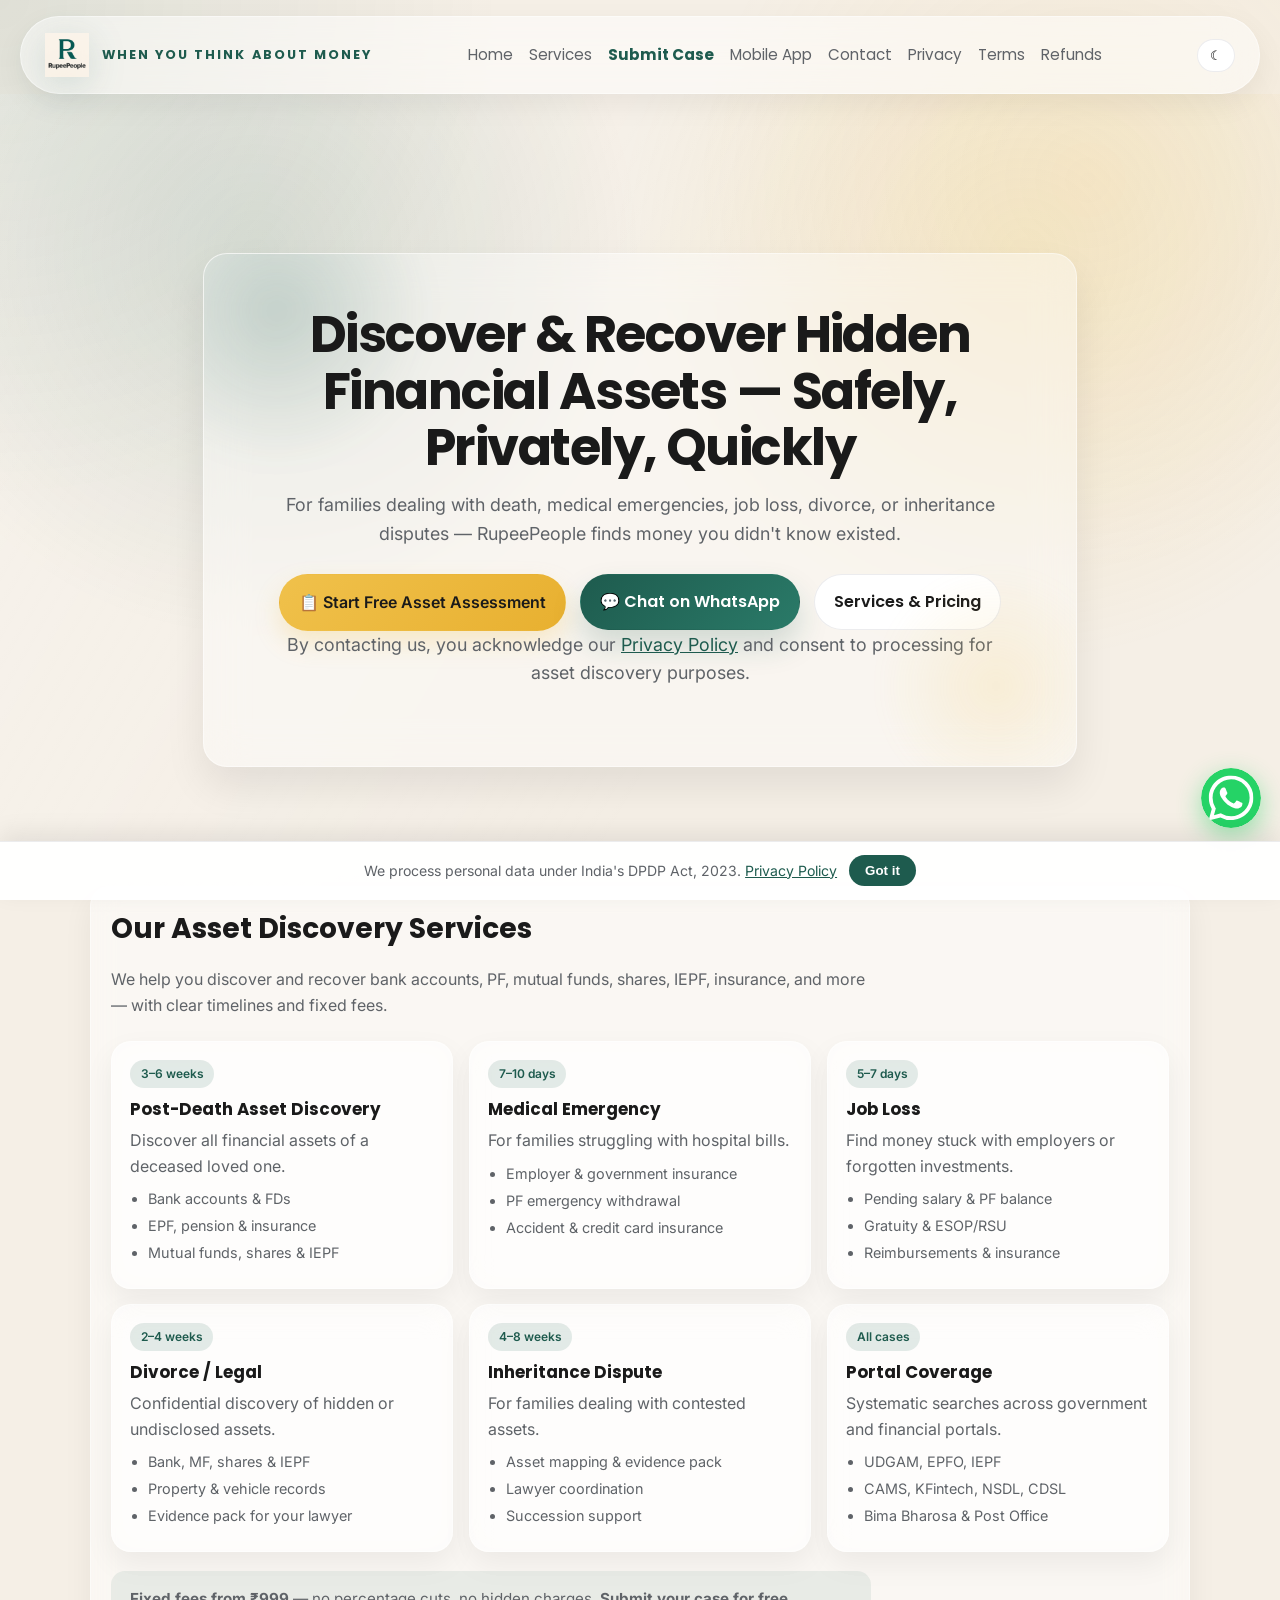
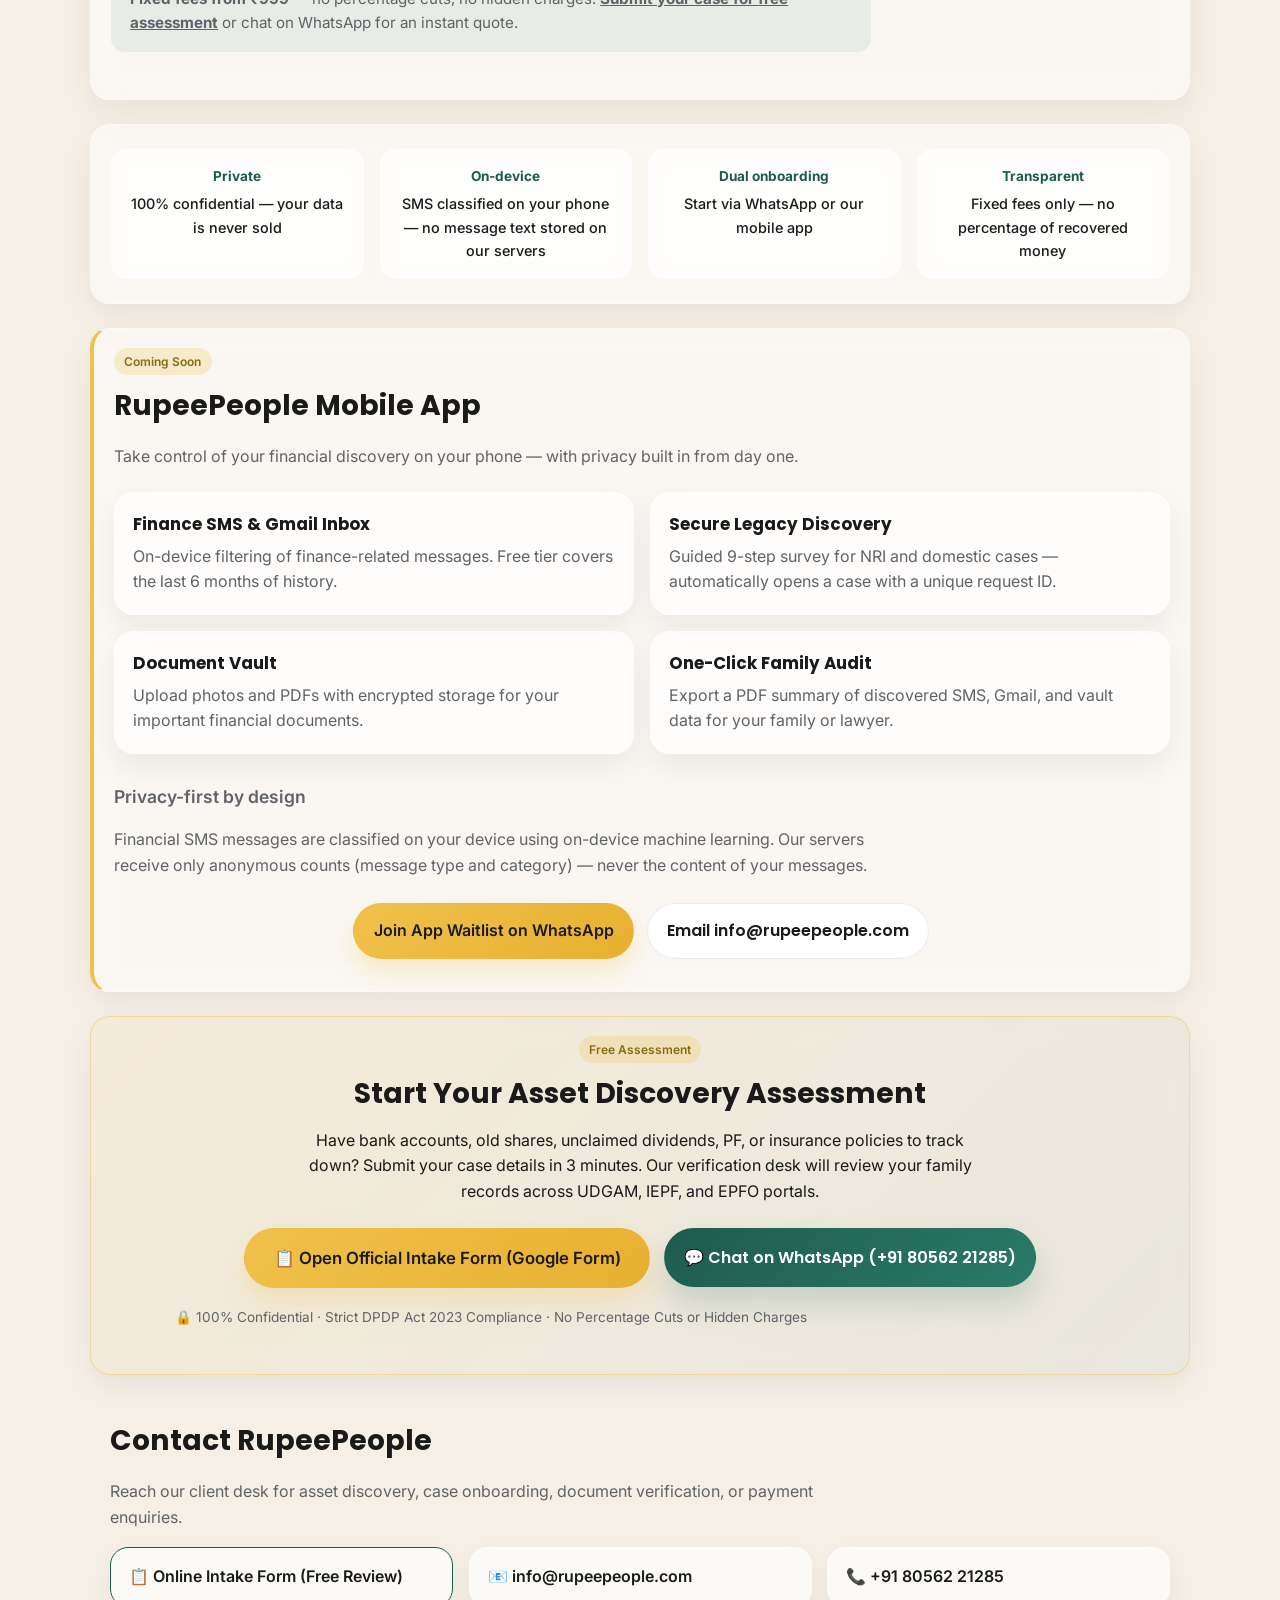
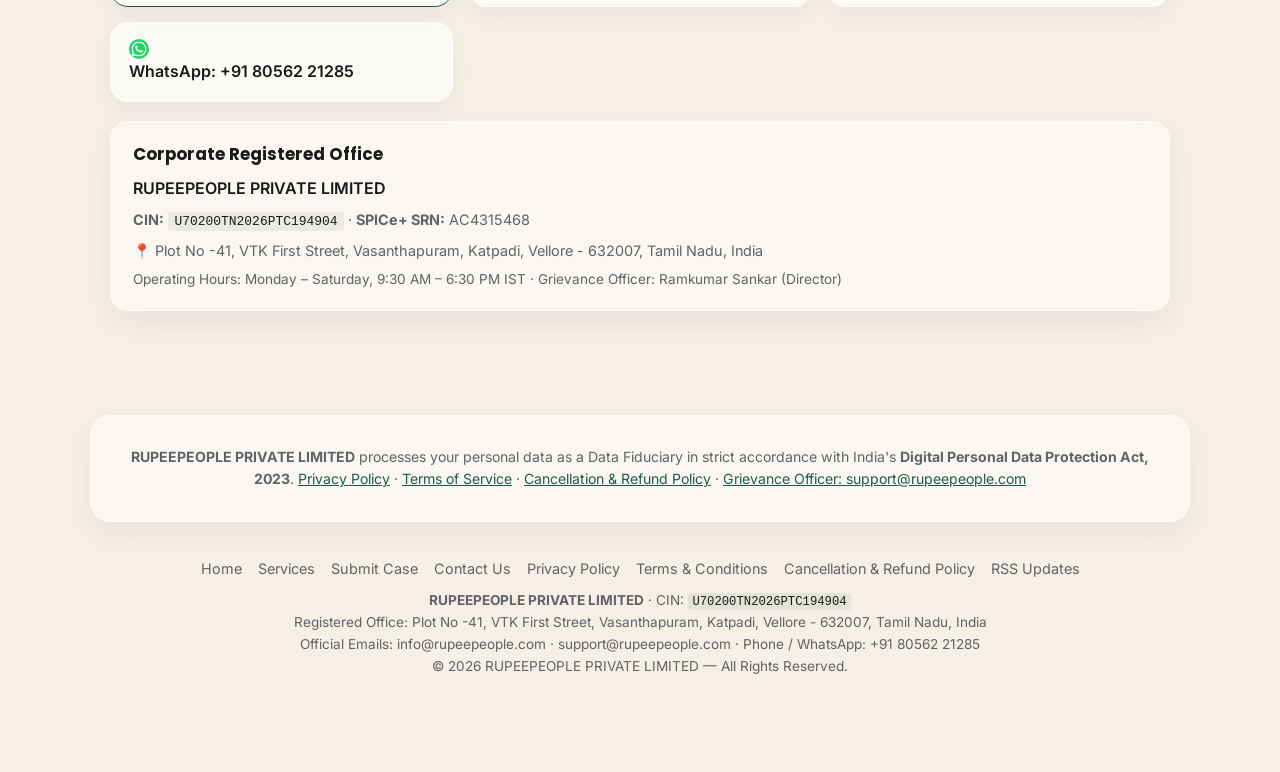
==== index.html @ 581d1ec0 "feat(onboarding): wire official Google intake form into live website CTAs, navigation, and intake se" ====
<!DOCTYPE html>
<html lang="en">
<head>
  <meta charset="UTF-8" />
  <meta name="viewport" content="width=device-width, initial-scale=1.0" />
  <meta name="facebook-domain-verification" content="6y60jaf14092n9ypqhj8dppetqp397" />
  <meta name="description" content="RupeePeople helps families discover and recover hidden financial assets after death, medical emergencies, job loss, divorce, and inheritance disputes — safely, privately, and quickly." />
  <meta property="og:title" content="RupeePeople — Discover Hidden Financial Assets" />
  <meta property="og:description" content="Asset discovery for families facing death, medical emergencies, job loss, divorce, or inheritance. Mobile app coming soon." />
  <meta property="og:url" content="https://www.rupeepeople.com/" />
  <meta property="og:type" content="website" />
  <link rel="alternate" type="application/rss+xml" title="RupeePeople Updates" href="/rss.xml" />
  <title>RupeePeople — Discover Hidden Financial Assets</title>
  <link rel="preconnect" href="https://fonts.googleapis.com" />
  <link rel="preconnect" href="https://fonts.gstatic.com" crossorigin />
  <link href="https://fonts.googleapis.com/css2?family=Inter:wght@400;500;600;700&family=Poppins:wght@500;600;700&display=swap" rel="stylesheet" />
  <link rel="stylesheet" href="style.css" />
  <script defer src="script.js"></script>
</head>
<body>
  <header class="rp-header">
    <div class="rp-logo-wrap">
      <a href="#hero"><img src="Logo with wording.jpeg" alt="RupeePeople logo" class="rp-logo rp-logo-animate" /></a>
      <span class="rp-tagline">When you think about money</span>
    </div>
    <nav class="rp-nav">
      <a href="#hero">Home</a>
      <a href="#services">Services</a>
      <a href="#intake" style="color:var(--accent); font-weight:700;">Submit Case</a>
      <a href="#app">Mobile App</a>
      <a href="#contact">Contact</a>
      <a href="privacy.html">Privacy</a>
      <a href="terms.html">Terms</a>
      <a href="refund-policy.html">Refunds</a>
    </nav>
    <button class="rp-dark-toggle" id="darkToggle" aria-label="Toggle dark mode">☾</button>
  </header>

  <section class="rp-hero" id="hero">
    <div class="rp-hero-inner">
      <h1>Discover &amp; Recover Hidden Financial Assets — Safely, Privately, Quickly</h1>
      <p>For families dealing with death, medical emergencies, job loss, divorce, or inheritance disputes — RupeePeople finds money you didn't know existed.</p>
      <div class="rp-hero-cta">
        <a href="https://forms.gle/SCwJ1qUGjNNc78xa7" target="_blank" rel="noopener noreferrer" class="rp-btn-gold" id="hero-intake-btn">📋 Start Free Asset Assessment</a>
        <a href="https://wa.me/918056221285?text=Hi%2C%20I%20want%20to%20discover%20unclaimed%20financial%20assets" target="_blank" rel="noopener noreferrer" class="rp-btn-primary" id="hero-wa-btn">💬 Chat on WhatsApp</a>
        <a href="#services" class="rp-btn-ghost">Services &amp; Pricing</a>
      </div>
      <p class="rp-consent-note">By contacting us, you acknowledge our <a href="privacy.html">Privacy Policy</a> and consent to processing for asset discovery purposes.</p>
    </div>
  </section>

  <section class="rp-section rp-glass" id="services">
    <h2>Our Asset Discovery Services</h2>
    <p>We help you discover and recover bank accounts, PF, mutual funds, shares, IEPF, insurance, and more — with clear timelines and fixed fees.</p>
    <div class="rp-grid">
      <article class="rp-card rp-glass">
        <span class="rp-badge">3–6 weeks</span>
        <h3>Post-Death Asset Discovery</h3>
        <p>Discover all financial assets of a deceased loved one.</p>
        <ul>
          <li>Bank accounts &amp; FDs</li>
          <li>EPF, pension &amp; insurance</li>
          <li>Mutual funds, shares &amp; IEPF</li>
        </ul>
      </article>
      <article class="rp-card rp-glass">
        <span class="rp-badge">7–10 days</span>
        <h3>Medical Emergency</h3>
        <p>For families struggling with hospital bills.</p>
        <ul>
          <li>Employer &amp; government insurance</li>
          <li>PF emergency withdrawal</li>
          <li>Accident &amp; credit card insurance</li>
        </ul>
      </article>
      <article class="rp-card rp-glass">
        <span class="rp-badge">5–7 days</span>
        <h3>Job Loss</h3>
        <p>Find money stuck with employers or forgotten investments.</p>
        <ul>
          <li>Pending salary &amp; PF balance</li>
          <li>Gratuity &amp; ESOP/RSU</li>
          <li>Reimbursements &amp; insurance</li>
        </ul>
      </article>
      <article class="rp-card rp-glass">
        <span class="rp-badge">2–4 weeks</span>
        <h3>Divorce / Legal</h3>
        <p>Confidential discovery of hidden or undisclosed assets.</p>
        <ul>
          <li>Bank, MF, shares &amp; IEPF</li>
          <li>Property &amp; vehicle records</li>
          <li>Evidence pack for your lawyer</li>
        </ul>
      </article>
      <article class="rp-card rp-glass">
        <span class="rp-badge">4–8 weeks</span>
        <h3>Inheritance Dispute</h3>
        <p>For families dealing with contested assets.</p>
        <ul>
          <li>Asset mapping &amp; evidence pack</li>
          <li>Lawyer coordination</li>
          <li>Succession support</li>
        </ul>
      </article>
      <article class="rp-card rp-glass">
        <span class="rp-badge">All cases</span>
        <h3>Portal Coverage</h3>
        <p>Systematic searches across government and financial portals.</p>
        <ul>
          <li>UDGAM, EPFO, IEPF</li>
          <li>CAMS, KFintech, NSDL, CDSL</li>
          <li>Bima Bharosa &amp; Post Office</li>
        </ul>
      </article>
    </div>
    <p class="rp-pricing-note"><strong>Fixed fees from ₹999</strong> — no percentage cuts, no hidden charges. <a href="https://forms.gle/SCwJ1qUGjNNc78xa7" target="_blank" rel="noopener noreferrer" style="font-weight:700; text-decoration:underline;">Submit your case for free assessment</a> or <a href="https://wa.me/918056221285" target="_blank" rel="noopener noreferrer">chat on WhatsApp</a> for an instant quote.</p>
  </section>

  <section class="rp-trust-strip rp-glass">
    <ul class="rp-trust-list">
      <li><strong>Private</strong>100% confidential — your data is never sold</li>
      <li><strong>On-device</strong>SMS classified on your phone — no message text stored on our servers</li>
      <li><strong>Dual onboarding</strong>Start via WhatsApp or our mobile app</li>
      <li><strong>Transparent</strong>Fixed fees only — no percentage of recovered money</li>
    </ul>
  </section>

  <section class="rp-section rp-glass rp-app-highlight" id="app">
    <span class="rp-badge rp-badge-gold">Coming Soon</span>
    <h2>RupeePeople Mobile App</h2>
    <p>Take control of your financial discovery on your phone — with privacy built in from day one.</p>
    <div class="rp-grid rp-grid-2">
      <article class="rp-card rp-glass">
        <h3>Finance SMS &amp; Gmail Inbox</h3>
        <p>On-device filtering of finance-related messages. Free tier covers the last 6 months of history.</p>
      </article>
      <article class="rp-card rp-glass">
        <h3>Secure Legacy Discovery</h3>
        <p>Guided 9-step survey for NRI and domestic cases — automatically opens a case with a unique request ID.</p>
      </article>
      <article class="rp-card rp-glass">
        <h3>Document Vault</h3>
        <p>Upload photos and PDFs with encrypted storage for your important financial documents.</p>
      </article>
      <article class="rp-card rp-glass">
        <h3>One-Click Family Audit</h3>
        <p>Export a PDF summary of discovered SMS, Gmail, and vault data for your family or lawyer.</p>
      </article>
    </div>
    <p class="rp-subsection-title">Privacy-first by design</p>
    <p>Financial SMS messages are classified on your device using on-device machine learning. Our servers receive only anonymous counts (message type and category) — never the content of your messages.</p>
    <div class="rp-hero-cta" style="margin-top:1.5rem;">
      <a href="https://wa.me/918056221285?text=Hi%2C%20I%27d%20like%20to%20join%20the%20RupeePeople%20app%20waitlist." class="rp-btn-gold">Join App Waitlist on WhatsApp</a>
      <a href="mailto:info@rupeepeople.com?subject=App%20Waitlist" class="rp-btn-ghost">Email info@rupeepeople.com</a>
    </div>
  </section>

  <section class="rp-section rp-glass rp-intake-section" id="intake" style="text-align: center; border: 1.5px solid rgba(240, 193, 75, 0.45); background: linear-gradient(135deg, rgba(240, 193, 75, 0.08), rgba(30, 91, 78, 0.05));">
    <span class="rp-badge rp-badge-gold">Free Assessment</span>
    <h2>Start Your Asset Discovery Assessment</h2>
    <p style="max-width: 680px; margin: 0 auto 1.5rem; color: var(--text);">
      Have bank accounts, old shares, unclaimed dividends, PF, or insurance policies to track down? Submit your case details in 3 minutes. Our verification desk will review your family records across UDGAM, IEPF, and EPFO portals.
    </p>
    <div class="rp-hero-cta" style="justify-content: center;">
      <a href="https://forms.gle/SCwJ1qUGjNNc78xa7" target="_blank" rel="noopener noreferrer" class="rp-btn-gold" style="font-size: 1.05rem; padding: 0.95rem 1.8rem;" id="intake-section-btn">
        📋 Open Official Intake Form (Google Form)
      </a>
      <a href="https://wa.me/918056221285?text=Hi%2C%20I%20have%20an%20unclaimed%20asset%20case" target="_blank" rel="noopener noreferrer" class="rp-btn-primary">
        💬 Chat on WhatsApp (+91 80562 21285)
      </a>
    </div>
    <p style="margin-top: 1.2rem; font-size: 0.85rem; color: var(--muted);">
      🔒 100% Confidential · Strict DPDP Act 2023 Compliance · No Percentage Cuts or Hidden Charges
    </p>
  </section>

  <section class="rp-section rp-contact" id="contact">
    <h2>Contact RupeePeople</h2>
    <p>Reach our client desk for asset discovery, case onboarding, document verification, or payment enquiries.</p>
    <div class="rp-contact-grid">
      <a href="https://forms.gle/SCwJ1qUGjNNc78xa7" target="_blank" rel="noopener noreferrer" class="rp-contact-item" style="border: 1px solid var(--accent); font-weight:600;">📋 Online Intake Form (Free Review)</a>
      <a href="mailto:info@rupeepeople.com" class="rp-contact-item">📧 info@rupeepeople.com</a>
      <a href="tel:+918056221285" class="rp-contact-item">📞 +91 80562 21285</a>
      <a href="https://wa.me/918056221285" class="rp-contact-item"><img class="rp-wa-icon" src="whatsapp.svg" alt="" width="20" height="20" /> WhatsApp: +91 80562 21285</a>
    </div>
    <div class="rp-corporate-box rp-glass" style="margin-top:1.2rem; padding:1.2rem 1.4rem; border-radius:18px;">
      <h3 style="margin:0 0 0.5rem; font-size:1.05rem; color:var(--text);">Corporate Registered Office</h3>
      <p style="margin:0 0 0.4rem; color:var(--text); font-weight:600;">RUPEEPEOPLE PRIVATE LIMITED</p>
      <p style="margin:0 0 0.4rem; color:var(--muted); font-size:0.9rem;">
        <strong>CIN:</strong> <code style="font-family:monospace; background:rgba(0,0,0,0.06); padding:2px 6px; border-radius:4px;">U70200TN2026PTC194904</code> · <strong>SPICe+ SRN:</strong> AC4315468
      </p>
      <p style="margin:0 0 0.4rem; color:var(--muted); font-size:0.9rem;">
        📍 Plot No -41, VTK First Street, Vasanthapuram, Katpadi, Vellore - 632007, Tamil Nadu, India
      </p>
      <p style="margin:0; color:var(--muted); font-size:0.85rem;">
        Operating Hours: Monday – Saturday, 9:30 AM – 6:30 PM IST · Grievance Officer: Ramkumar Sankar (Director)
      </p>
    </div>
  </section>

  <a class="rp-whatsapp-fab" href="https://wa.me/918056221285" target="_blank" rel="noopener noreferrer" aria-label="Chat on WhatsApp">
    <img src="whatsapp.svg" alt="" width="60" height="60" />
  </a>

  <div class="rp-dpdp-notice rp-glass">
    <p><strong>RUPEEPEOPLE PRIVATE LIMITED</strong> processes your personal data as a Data Fiduciary in strict accordance with India's <strong>Digital Personal Data Protection Act, 2023</strong>.
      <a href="privacy.html">Privacy Policy</a> ·
      <a href="terms.html">Terms of Service</a> ·
      <a href="refund-policy.html">Cancellation &amp; Refund Policy</a> ·
      <a href="mailto:support@rupeepeople.com">Grievance Officer: support@rupeepeople.com</a>
    </p>
  </div>

  <footer class="rp-footer">
    <nav class="rp-footer-links">
      <a href="#hero">Home</a>
      <a href="#services">Services</a>
      <a href="https://forms.gle/SCwJ1qUGjNNc78xa7" target="_blank" rel="noopener noreferrer">Submit Case</a>
      <a href="#contact">Contact Us</a>
      <a href="privacy.html">Privacy Policy</a>
      <a href="terms.html">Terms &amp; Conditions</a>
      <a href="refund-policy.html">Cancellation &amp; Refund Policy</a>
      <a href="rss.xml">RSS Updates</a>
    </nav>
    <div class="rp-footer-legal" style="margin-top:0.6rem; font-size:0.85rem; line-height:1.6; color:var(--muted);">
      <strong>RUPEEPEOPLE PRIVATE LIMITED</strong> · CIN: <code>U70200TN2026PTC194904</code><br />
      Registered Office: Plot No -41, VTK First Street, Vasanthapuram, Katpadi, Vellore - 632007, Tamil Nadu, India<br />
      Official Emails: info@rupeepeople.com · support@rupeepeople.com · Phone / WhatsApp: +91 80562 21285<br />
      <span>© 2026 RUPEEPEOPLE PRIVATE LIMITED — All Rights Reserved.</span>
    </div>
  </footer>
</body>
</html>
---- style.css ----
:root {
  --bg: #F5EFE6;
  --bg-2: #ffffff;
  --text: #1A1A1A;
  --muted: #5f6368;
  --accent: #1E5B4E;
  --accent-2: #2a7a68;
  --border: rgba(15, 23, 42, 0.08);
  --shadow: 0 20px 40px rgba(0, 0, 0, 0.08);
  --hero-shift: 0px;
}

* { box-sizing: border-box; }
html {
  scroll-behavior: smooth;
  scroll-padding-top: 90px;
}
body {
  margin: 0;
  font-family: Inter, -apple-system, BlinkMacSystemFont, "Segoe UI", sans-serif;
  color: var(--text);
  background: var(--bg);
  line-height: 1.6;
  overflow-x: hidden;
}

h1, h2, h3, .rp-nav a, .rp-tagline, .rp-btn-primary, .rp-btn-ghost {
  font-family: Poppins, Inter, -apple-system, BlinkMacSystemFont, "Segoe UI", sans-serif;
}

body::before {
  content: "";
  position: fixed;
  inset: 0;
  background: radial-gradient(circle at top left, rgba(30, 91, 78, 0.10), transparent 32%),
              radial-gradient(circle at 85% 20%, rgba(240, 193, 75, 0.10), transparent 30%);
  pointer-events: none;
  z-index: -1;
}

a { color: inherit; text-decoration: none; }
img { max-width: 100%; display: block; }

.rp-header {
  position: sticky;
  top: 0;
  z-index: 20;
  display: flex;
  align-items: center;
  justify-content: space-between;
  padding: 1rem 1.5rem;
  margin: 16px 20px 0;
  background: rgba(255,255,255,0.5);
  backdrop-filter: blur(20px);
  border: 1px solid rgba(255,255,255,0.45);
  border-radius: 999px;
  box-shadow: 0 10px 30px rgba(0, 0, 0, 0.06);
  animation: fadeDown 700ms ease both;
}

@keyframes fadeDown {
  from { transform: translateY(-8px); opacity: 0; }
  to { transform: translateY(0); opacity: 1; }
}

.rp-logo-wrap {
  display: flex;
  align-items: center;
  gap: 0.8rem;
}

.rp-logo {
  height: 44px;
  width: auto;
  filter: drop-shadow(0 8px 18px rgba(30, 91, 78, 0.16));
}

.rp-tagline {
  font-size: 0.8rem;
  font-weight: 700;
  letter-spacing: 0.16em;
  text-transform: uppercase;
  color: var(--accent);
}

.rp-logo-animate { animation: rpLogoPop 1.2s ease-out; }

@keyframes rpLogoPop {
  0% { transform: scale(0.2); opacity: 0; }
  60% { transform: scale(1.15); opacity: 1; }
  100% { transform: scale(1); }
}

.rp-nav {
  display: flex;
  gap: 1rem;
  color: var(--muted);
  font-size: 0.95rem;
}

.rp-nav a:hover {
  color: var(--accent);
}

.rp-dark-toggle {
  border: 1px solid var(--border);
  background: #fff;
  border-radius: 999px;
  padding: 0.5rem 0.75rem;
  cursor: pointer;
}

.rp-hero {
  position: relative;
  min-height: 92vh;
  display: flex;
  align-items: center;
  justify-content: center;
  padding: 5.5rem 1.25rem 3rem;
  overflow: hidden;
}

.rp-hero::before,
.rp-hero::after {
  content: "";
  position: absolute;
  inset: 0;
  pointer-events: none;
  transition: transform 220ms ease-out;
}

.rp-hero::before {
  background: radial-gradient(circle at 20% 20%, rgba(30, 91, 78, 0.16), transparent 32%),
              radial-gradient(circle at 80% 20%, rgba(240, 193, 75, 0.16), transparent 34%);
  transform: translate3d(0, calc(var(--hero-shift) * -1), 0);
}

.rp-hero::after {
  background: linear-gradient(120deg, rgba(255,255,255,0.24), transparent 60%);
  transform: translate3d(0, calc(var(--hero-shift) * 0.35), 0);
}

.rp-hero-inner {
  position: relative;
  z-index: 1;
  max-width: 980px;
  margin: 0 auto;
  text-align: center;
  background: rgba(255,255,255,0.4);
  border: 1px solid rgba(255,255,255,0.45);
  border-radius: 24px;
  box-shadow: 0 20px 40px rgba(0, 0, 0, 0.08);
  padding: 3.3rem 1.6rem;
  overflow: hidden;
  backdrop-filter: blur(20px);
  animation: heroReveal 900ms ease both;
}

.rp-hero-inner::before {
  content: "";
  position: absolute;
  inset: -20% auto auto -10%;
  width: 320px;
  height: 320px;
  background: radial-gradient(circle, rgba(30, 91, 78, 0.18), transparent 70%);
  filter: blur(10px);
  pointer-events: none;
}

.rp-hero-inner::after {
  content: "";
  position: absolute;
  inset: auto -40px -40px auto;
  width: 240px;
  height: 240px;
  background: radial-gradient(circle, rgba(240, 193, 75, 0.16), transparent 70%);
  filter: blur(8px);
  pointer-events: none;
}

@keyframes heroReveal {
  from { transform: translateY(18px); opacity: 0; }
  to { transform: translateY(0); opacity: 1; }
}

.rp-hero h1 {
  font-size: clamp(2.4rem, 4.3vw, 3.6rem);
  margin: 0 auto 1rem;
  line-height: 1.05;
  letter-spacing: -0.03em;
  font-weight: 800;
  max-width: 760px;
  animation: heroTextIn 900ms cubic-bezier(0.2, 0.8, 0.2, 1) both;
}

.rp-hero p {
  font-size: 1.12rem;
  color: var(--muted);
  max-width: 720px;
  margin: 0 auto 1.6rem;
  opacity: 0.9;
  animation: heroTextIn 900ms cubic-bezier(0.2, 0.8, 0.2, 1) 140ms both;
}

.rp-hero-cta {
  animation: heroTextIn 900ms cubic-bezier(0.2, 0.8, 0.2, 1) 280ms both;
}

@keyframes heroTextIn {
  from {
    opacity: 0;
    transform: translateY(16px);
  }
  to {
    opacity: 1;
    transform: translateY(0);
  }
}

.rp-hero-cta {
  display: flex;
  flex-wrap: wrap;
  gap: 0.85rem;
}

.rp-btn-primary,
.rp-btn-ghost {
  display: inline-flex;
  align-items: center;
  justify-content: center;
  padding: 0.9rem 1.2rem;
  border-radius: 999px;
  font-weight: 600;
  transition: transform 180ms ease, box-shadow 180ms ease;
}

.rp-hero-cta {
  justify-content: center;
}

.rp-btn-primary {
  background: linear-gradient(135deg, var(--accent), var(--accent-2));
  color: white;
  box-shadow: 0 16px 30px rgba(30, 91, 78, 0.18);
  border: 1px solid transparent;
}

.rp-btn-ghost {
  background: #fff;
  border: 1px solid var(--border);
}

.rp-btn-primary:hover,
.rp-btn-ghost:hover {
  transform: translateY(-2px);
}

.rp-card:hover,
.rp-contact-item:hover {
  transform: translateY(-4px);
  box-shadow: 0 24px 48px rgba(0, 0, 0, 0.1);
  transition: transform 220ms ease, box-shadow 220ms ease;
}

.rp-btn-primary,
.rp-btn-ghost,
.rp-contact-item,
.rp-card {
  will-change: transform;
}

.rp-section {
  max-width: 1100px;
  margin: 0 auto 1.5rem;
  padding: 1.2rem 1.25rem 2rem;
}

.rp-glass {
  background: rgba(255,255,255,0.5);
  border: 1px solid rgba(255,255,255,0.45);
  border-radius: 20px;
  box-shadow: 0 12px 30px rgba(0, 0, 0, 0.06);
  backdrop-filter: blur(15px);
}

.rp-section h2 {
  margin-top: 0;
  margin-bottom: 0.7rem;
  font-size: clamp(1.5rem, 2.2vw, 2rem);
}

.rp-section > p {
  color: var(--muted);
  max-width: 760px;
}

.rp-grid {
  display: grid;
  grid-template-columns: repeat(3, minmax(0, 1fr));
  gap: 1rem;
  margin-top: 1.4rem;
}

.rp-card {
  padding: 1.15rem 1.15rem 1.2rem;
  border-radius: 20px;
}

.rp-card h3 {
  margin: 0 0 0.35rem;
  font-size: 1.05rem;
}

.rp-card p {
  margin: 0;
  color: var(--muted);
}

.rp-contact {
  padding-bottom: 5rem;
}

.rp-contact-grid {
  display: grid;
  grid-template-columns: repeat(3, minmax(0, 1fr));
  gap: 1rem;
  margin-top: 1rem;
}

.rp-contact-item {
  padding: 1rem 1.1rem;
  background: rgba(255,255,255,0.65);
  border: 1px solid rgba(255,255,255,0.45);
  border-radius: 18px;
  box-shadow: 0 10px 24px rgba(0, 0, 0, 0.05);
  font-weight: 600;
  backdrop-filter: blur(10px);
}

.rp-wa-icon {
  width: 1.25em;
  height: 1.25em;
  vertical-align: -0.28em;
  margin-right: 0.2rem;
}

.rp-whatsapp-fab {
  position: fixed;
  right: 1.2rem;
  bottom: 1.2rem;
  z-index: 30;
  width: 60px;
  height: 60px;
  padding: 0;
  border-radius: 50%;
  line-height: 0;
  overflow: hidden;
  box-shadow: 0 8px 24px rgba(37, 211, 102, 0.45);
  transition: transform 180ms ease, box-shadow 180ms ease;
}

.rp-whatsapp-fab img {
  width: 60px;
  height: 60px;
  display: block;
}

.rp-whatsapp-fab:hover {
  transform: scale(1.06);
  box-shadow: 0 10px 28px rgba(37, 211, 102, 0.55);
}

.rp-footer {
  padding: 1.2rem 1.5rem 2rem;
  text-align: center;
  color: var(--muted);
  font-size: 0.9rem;
}

@media (max-width: 900px) {
  .rp-grid,
  .rp-contact-grid {
    grid-template-columns: repeat(2, minmax(0, 1fr));
  }
}

@media (max-width: 640px) {
  .rp-header {
    flex-wrap: wrap;
    gap: 0.7rem;
  }
  .rp-nav {
    width: 100%;
    justify-content: space-between;
  }
  .rp-hero-inner {
    padding: 2.2rem 1.1rem;
  }
  .rp-grid,
  .rp-contact-grid {
    grid-template-columns: 1fr;
  }
}

body.dark {
  --bg: #07110d;
  --bg-2: #0f1713;
  --text: #f7f9f8;
  --muted: #b7c2bc;
  --accent: #34d399;
  --accent-2: #22d3ee;
  --border: rgba(255,255,255,0.1);
  background: linear-gradient(180deg, #07110d 0%, #0d1612 100%);
}

body.dark .rp-header,
body.dark .rp-hero-inner,
body.dark .rp-glass,
body.dark .rp-card,
body.dark .rp-contact-item {
  background: rgba(15, 23, 20, 0.9);
  color: var(--text);
}

body.dark .rp-btn-ghost,
body.dark .rp-dark-toggle {
  background: #0f1713;
  color: var(--text);
}

.rp-btn-gold {
  display: inline-flex;
  align-items: center;
  justify-content: center;
  padding: 0.9rem 1.2rem;
  border-radius: 999px;
  font-weight: 600;
  transition: transform 180ms ease, box-shadow 180ms ease;
  background: linear-gradient(135deg, #F0C14B, #e8b030);
  color: #1A1A1A;
  box-shadow: 0 12px 24px rgba(240, 193, 75, 0.25);
  border: 1px solid transparent;
}
.rp-btn-gold:hover { transform: translateY(-2px); }
.rp-grid-2 { grid-template-columns: repeat(2, minmax(0, 1fr)); }
.rp-card ul { margin: 0.5rem 0 0; padding-left: 1.1rem; color: var(--muted); font-size: 0.9rem; }
.rp-card ul li { margin-bottom: 0.25rem; }
.rp-badge { display: inline-block; font-size: 0.75rem; font-weight: 600; padding: 0.25rem 0.65rem; border-radius: 999px; background: rgba(30, 91, 78, 0.12); color: var(--accent); margin-bottom: 0.5rem; }
.rp-badge-gold { background: rgba(240, 193, 75, 0.25); color: #8a6914; }
.rp-subsection-title { font-size: 1.1rem; font-weight: 600; margin: 1.8rem 0 0.5rem; color: var(--text); }
.rp-trust-strip { max-width: 1100px; margin: 0 auto 1.5rem; padding: 1.5rem 1.25rem; }
.rp-trust-list { display: grid; grid-template-columns: repeat(4, minmax(0, 1fr)); gap: 1rem; list-style: none; margin: 0; padding: 0; }
.rp-trust-list li { text-align: center; padding: 1rem; background: rgba(255,255,255,0.55); border: 1px solid rgba(255,255,255,0.45); border-radius: 16px; font-size: 0.9rem; font-weight: 500; backdrop-filter: blur(10px); }
.rp-trust-list li strong { display: block; color: var(--accent); margin-bottom: 0.3rem; font-size: 0.85rem; }
.rp-app-highlight { border-left: 4px solid #F0C14B; }
.rp-pricing-note { margin-top: 1.2rem; padding: 1rem 1.2rem; background: rgba(30, 91, 78, 0.08); border-radius: 14px; font-size: 0.95rem; color: var(--text); }
.rp-footer-links { display: flex; flex-wrap: wrap; justify-content: center; gap: 1rem; margin-bottom: 0.6rem; }
.rp-footer-links a:hover { color: var(--accent); }
.rp-legal { max-width: 760px; margin: 0 auto; padding: 2rem 1.25rem 5rem; }
.rp-legal h1 { font-size: clamp(1.8rem, 3vw, 2.4rem); margin-bottom: 0.3rem; }
.rp-legal .rp-legal-meta { color: var(--muted); font-size: 0.9rem; margin-bottom: 2rem; }
.rp-legal h2 { font-size: 1.2rem; margin: 2rem 0 0.6rem; color: var(--accent); }
.rp-legal p, .rp-legal li { color: var(--muted); font-size: 0.95rem; }
.rp-legal ul { padding-left: 1.2rem; }
.rp-legal ul li { margin-bottom: 0.35rem; }
.rp-hero { min-height: 88vh; }
.rp-hero h1 { font-size: clamp(2rem, 4vw, 3.2rem); max-width: 820px; font-weight: 700; line-height: 1.1; }
@media (max-width: 900px) { .rp-trust-list { grid-template-columns: repeat(2, minmax(0, 1fr)); } }
@media (max-width: 640px) { .rp-tagline { display: none; } .rp-grid-2, .rp-trust-list { grid-template-columns: 1fr; } .rp-nav { flex-wrap: wrap; gap: 0.5rem; } }
body.dark .rp-trust-list li { background: rgba(15, 23, 20, 0.9); color: var(--text); }
body.dark .rp-pricing-note { background: rgba(61, 158, 136, 0.12); }

.rp-consent-note {
  font-size: 0.82rem;
  color: var(--muted);
  margin-top: 1.2rem;
  max-width: 520px;
  margin-left: auto;
  margin-right: auto;
}
.rp-consent-note a { color: var(--accent); text-decoration: underline; }

.rp-dpdp-notice {
  max-width: 1100px;
  margin: 0 auto 1rem;
  padding: 1rem 1.25rem;
  text-align: center;
  font-size: 0.88rem;
  color: var(--muted);
}
.rp-dpdp-notice a { color: var(--accent); text-decoration: underline; }

.rp-privacy-banner {
  position: fixed;
  bottom: 0;
  left: 0;
  right: 0;
  z-index: 40;
  display: flex;
  flex-wrap: wrap;
  align-items: center;
  justify-content: center;
  gap: 0.75rem;
  padding: 0.85rem 1.25rem;
  background: rgba(255,255,255,0.95);
  border-top: 1px solid var(--border);
  box-shadow: 0 -8px 24px rgba(0,0,0,0.08);
  font-size: 0.88rem;
  color: var(--muted);
}
.rp-privacy-banner a { color: var(--accent); text-decoration: underline; }
.rp-privacy-banner button {
  border: 0;
  border-radius: 999px;
  padding: 0.5rem 1rem;
  background: var(--accent);
  color: white;
  font-weight: 600;
  cursor: pointer;
}
body.dark .rp-privacy-banner { background: rgba(15, 23, 20, 0.95); color: var(--muted); }
body.has-privacy-banner { padding-bottom: 4rem; }
body.has-privacy-banner .rp-whatsapp-fab { bottom: 4.5rem; }

code {
  font-family: ui-monospace, SFMono-Regular, Menlo, Monaco, Consolas, "Liberation Mono", "Courier New", monospace;
  font-size: 0.9em;
  background: rgba(30, 91, 78, 0.08);
  color: var(--text);
  padding: 0.15em 0.4em;
  border-radius: 4px;
}
body.dark code {
  background: rgba(255, 255, 255, 0.08);
  color: var(--accent);
}
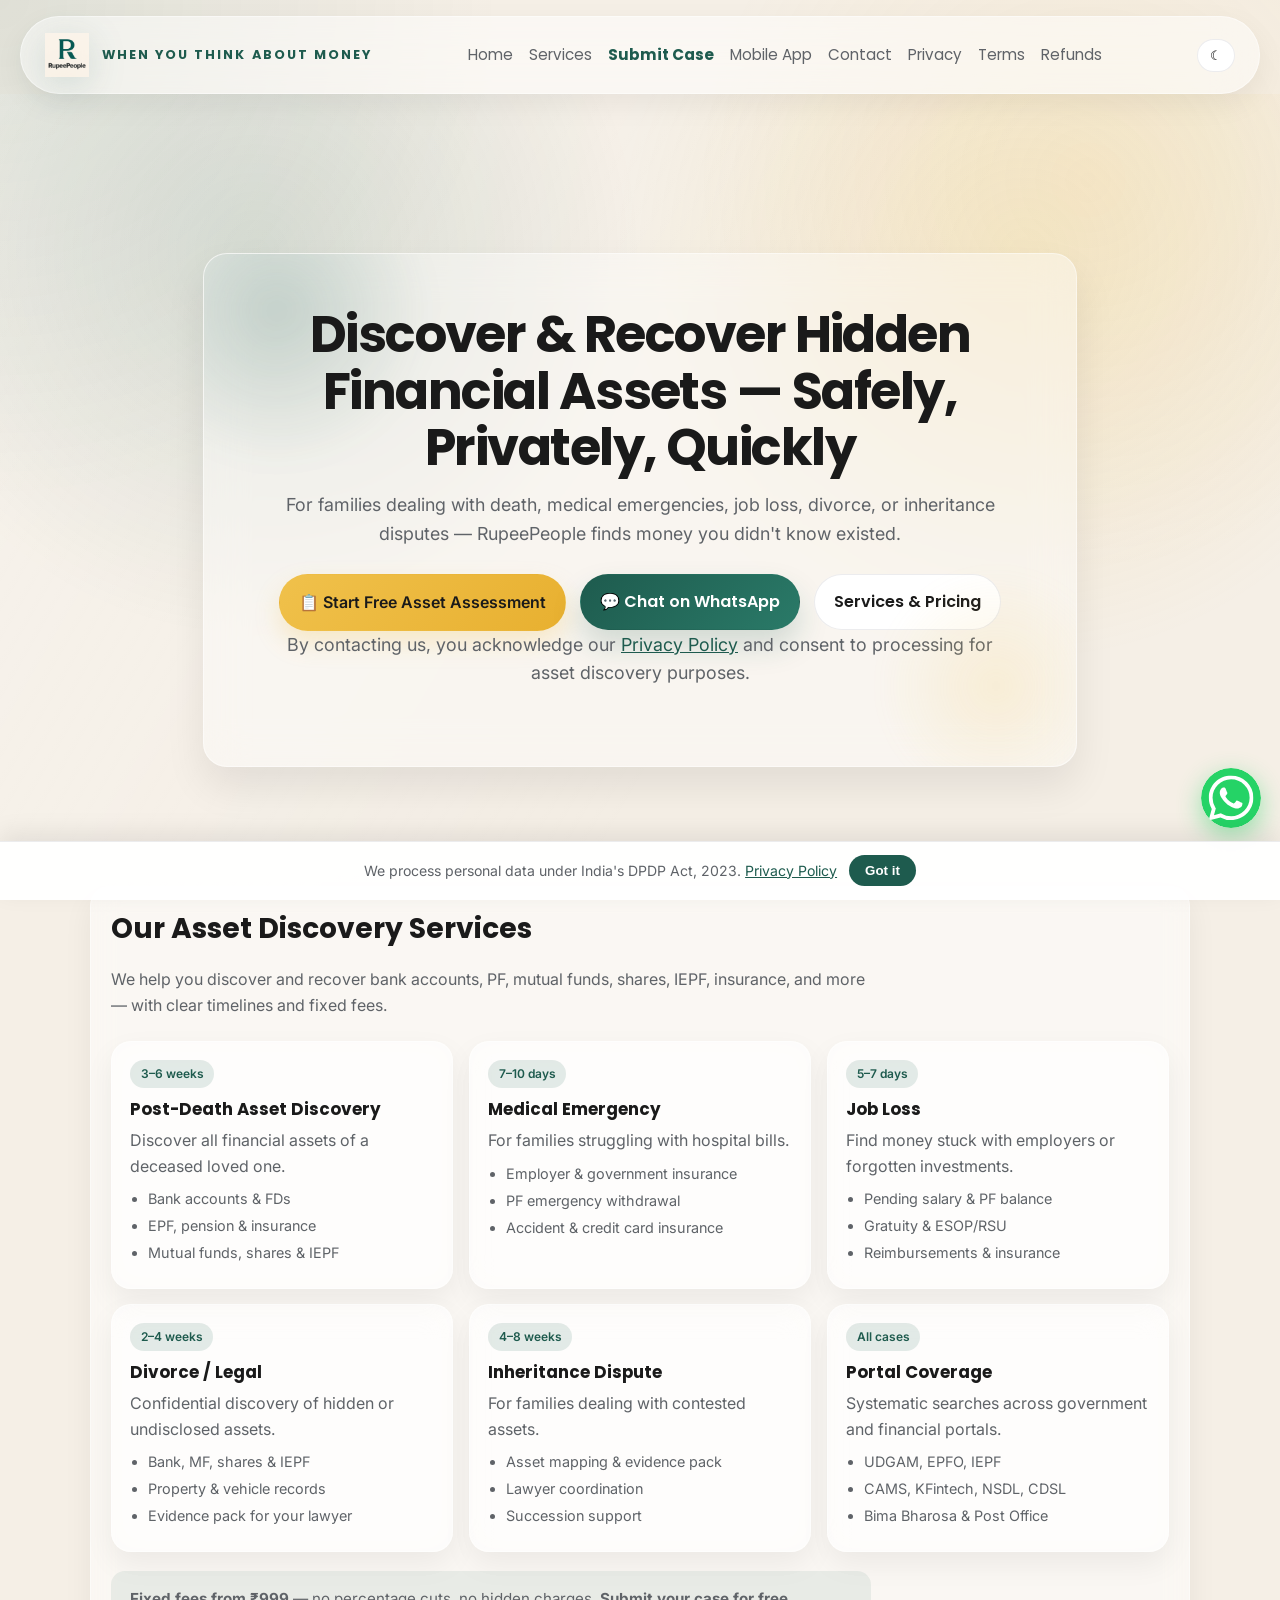
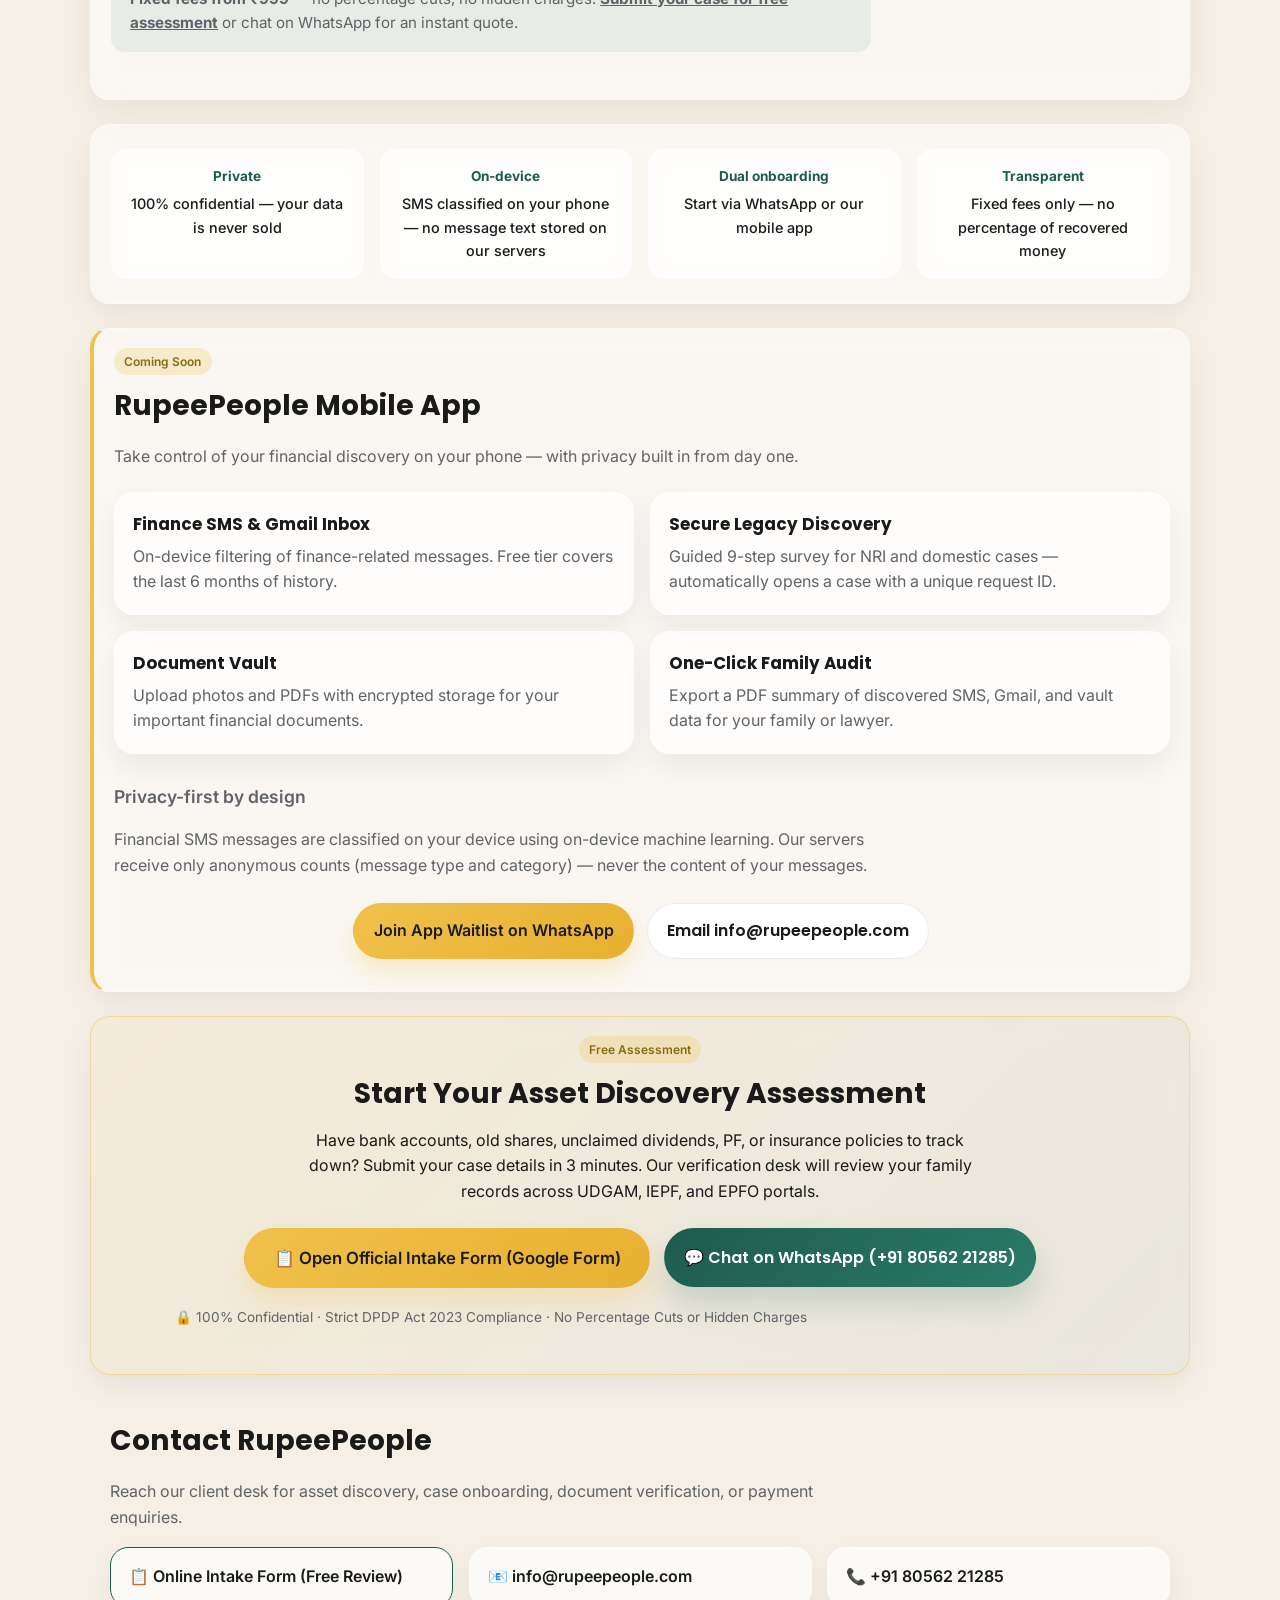
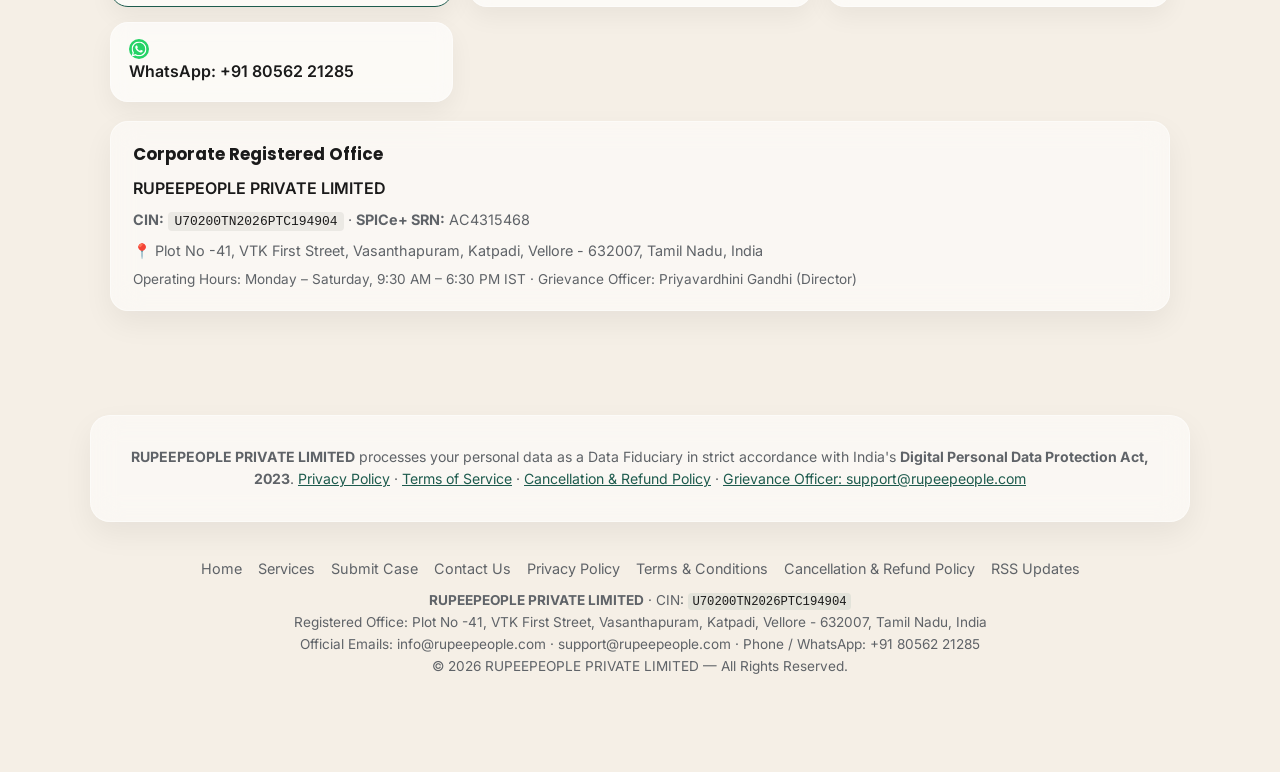
==== commit e5dd7002: "fix(compliance): update Grievance Officer to Priyavardhini Gandhi (Director) per DPDP Act" ====
--- a/index.html
+++ b/index.html
@@ -194,7 +194,7 @@
         📍 Plot No -41, VTK First Street, Vasanthapuram, Katpadi, Vellore - 632007, Tamil Nadu, India
       </p>
       <p style="margin:0; color:var(--muted); font-size:0.85rem;">
-        Operating Hours: Monday – Saturday, 9:30 AM – 6:30 PM IST · Grievance Officer: Ramkumar Sankar (Director)
+        Operating Hours: Monday – Saturday, 9:30 AM – 6:30 PM IST · Grievance Officer: Priyavardhini Gandhi (Director)
       </p>
     </div>
   </section>
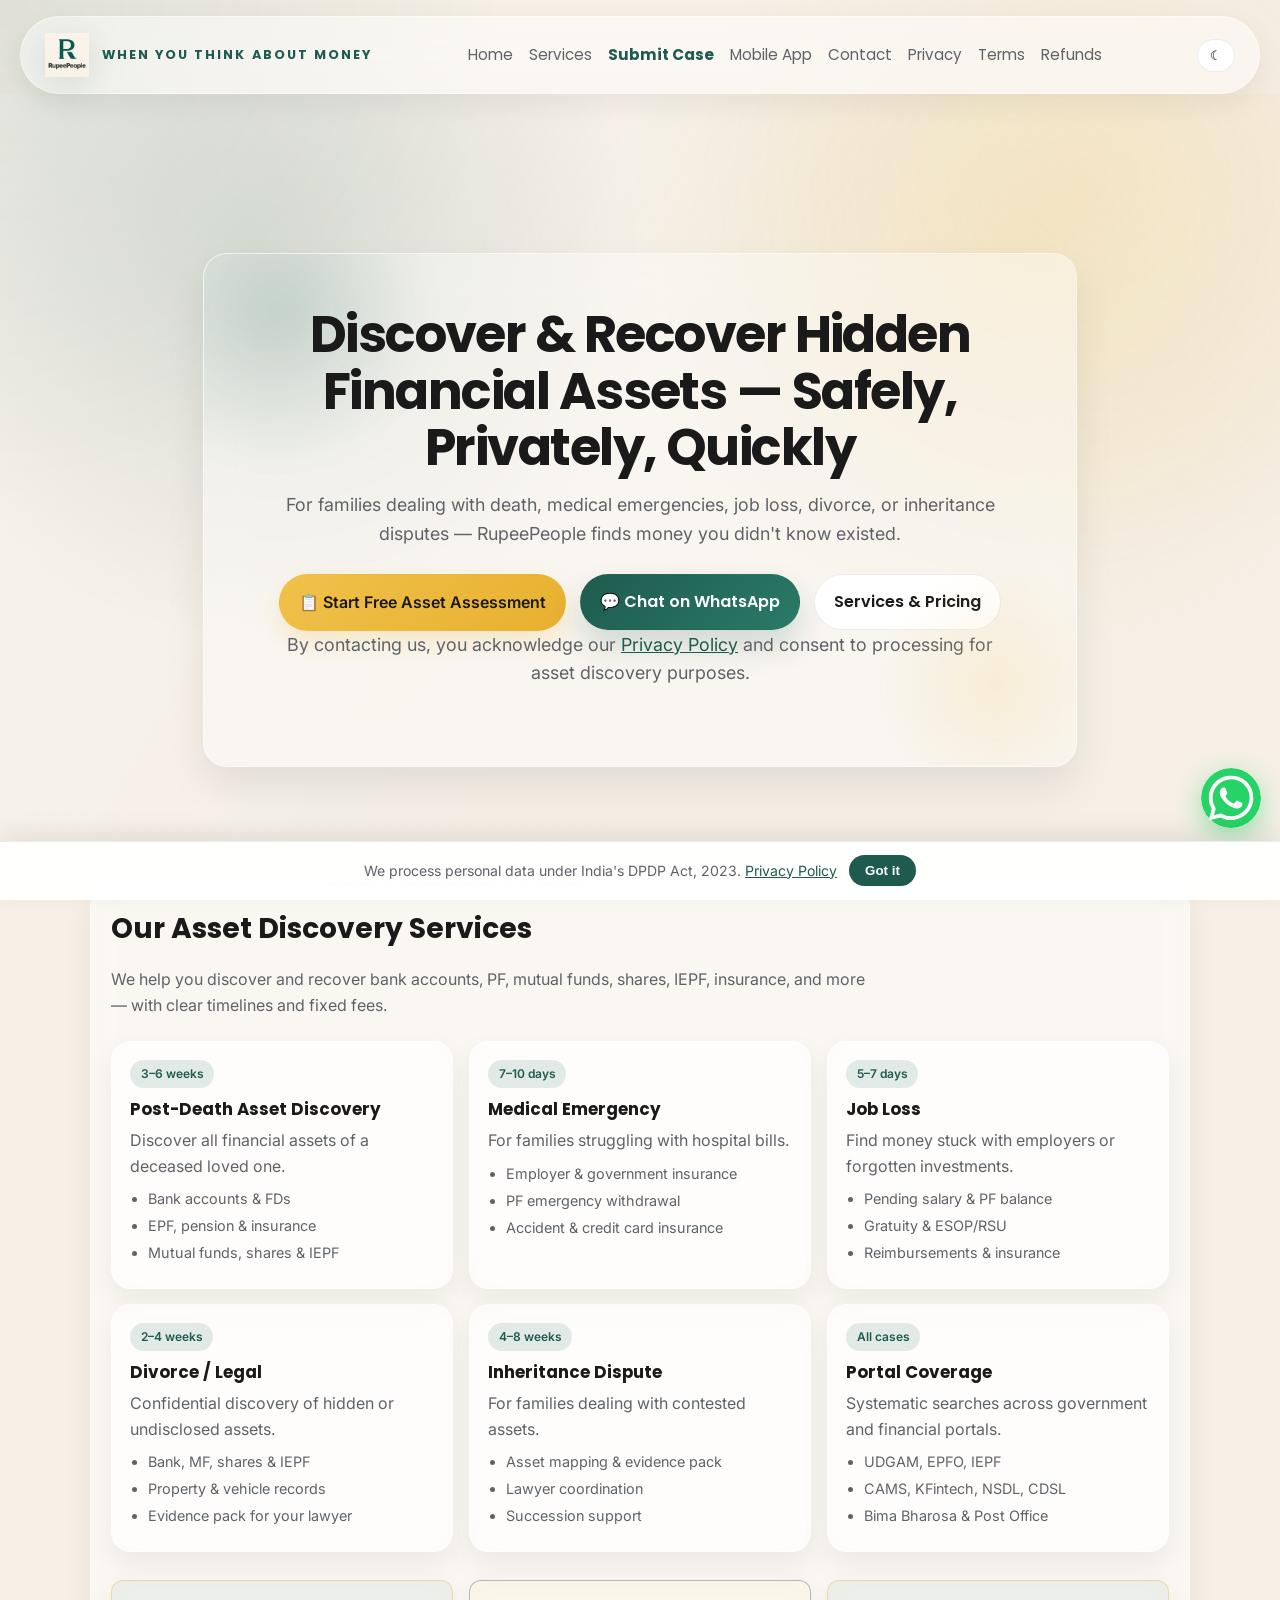
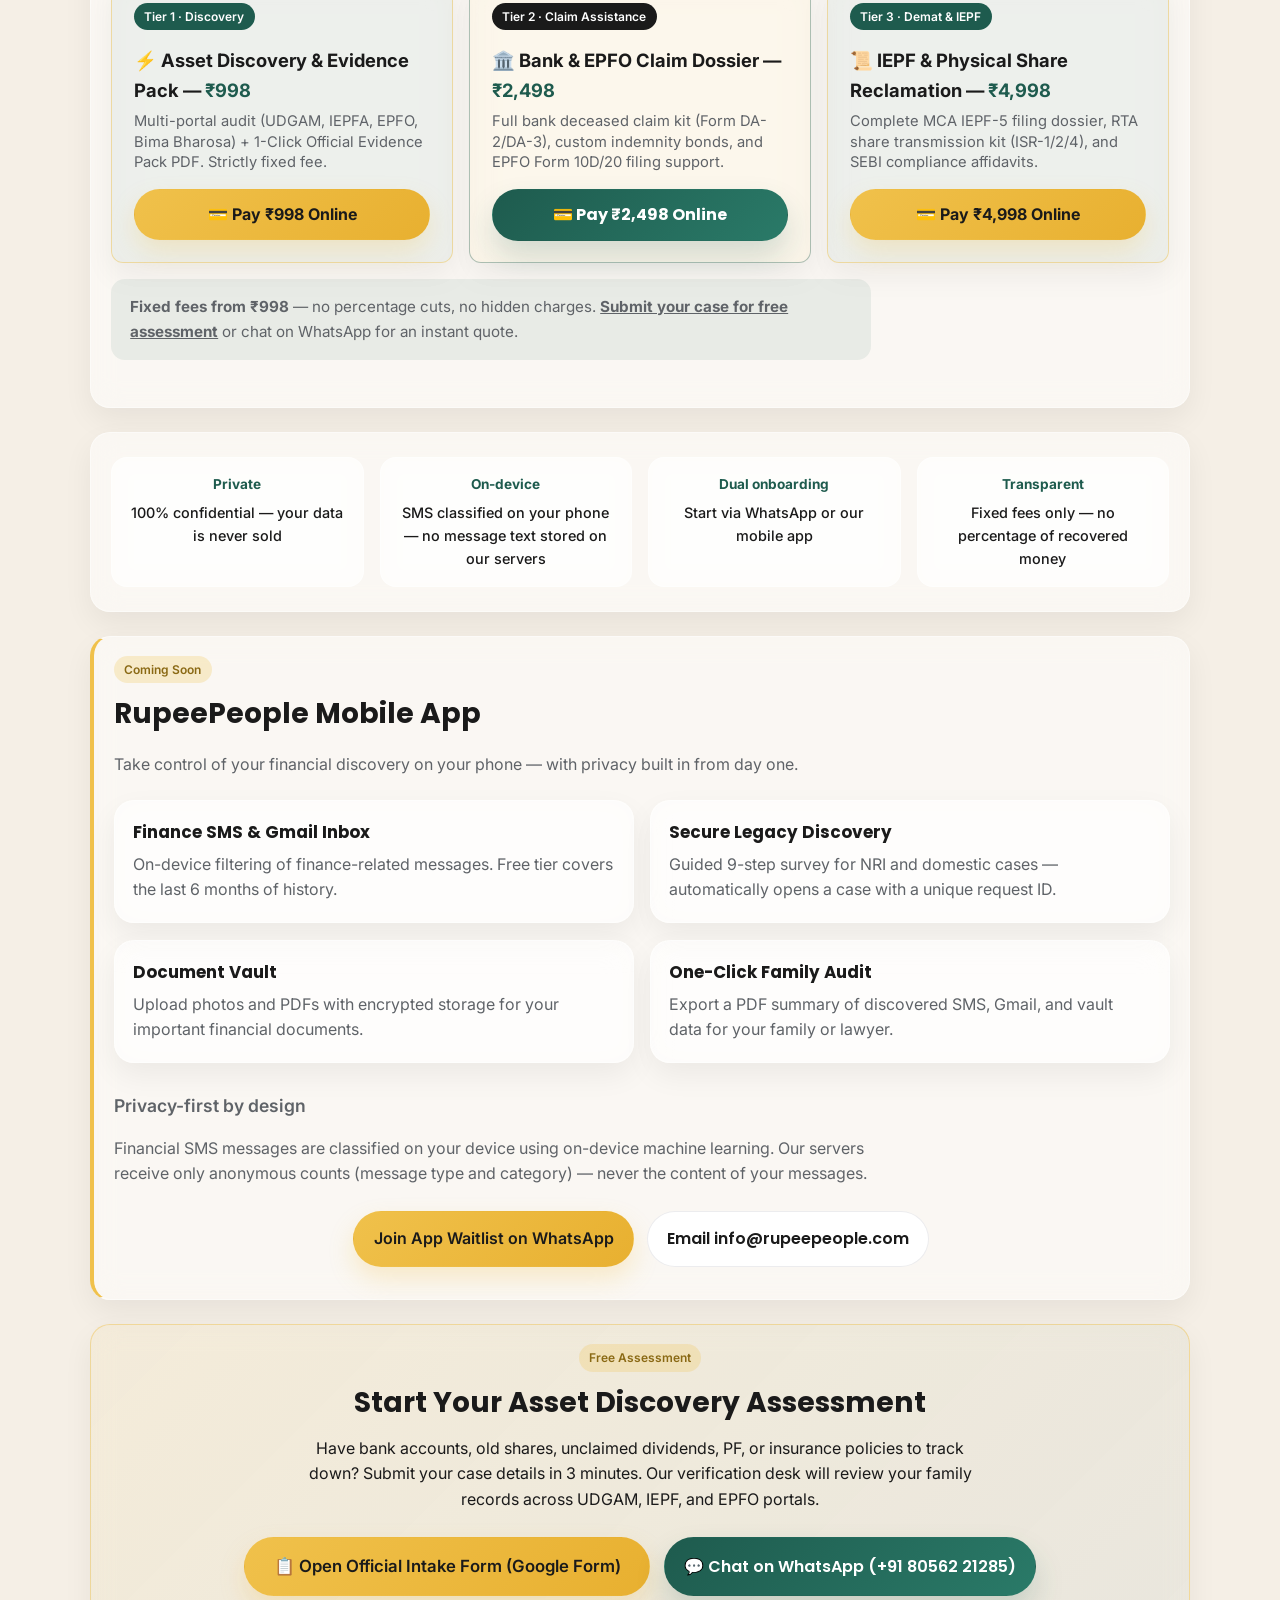
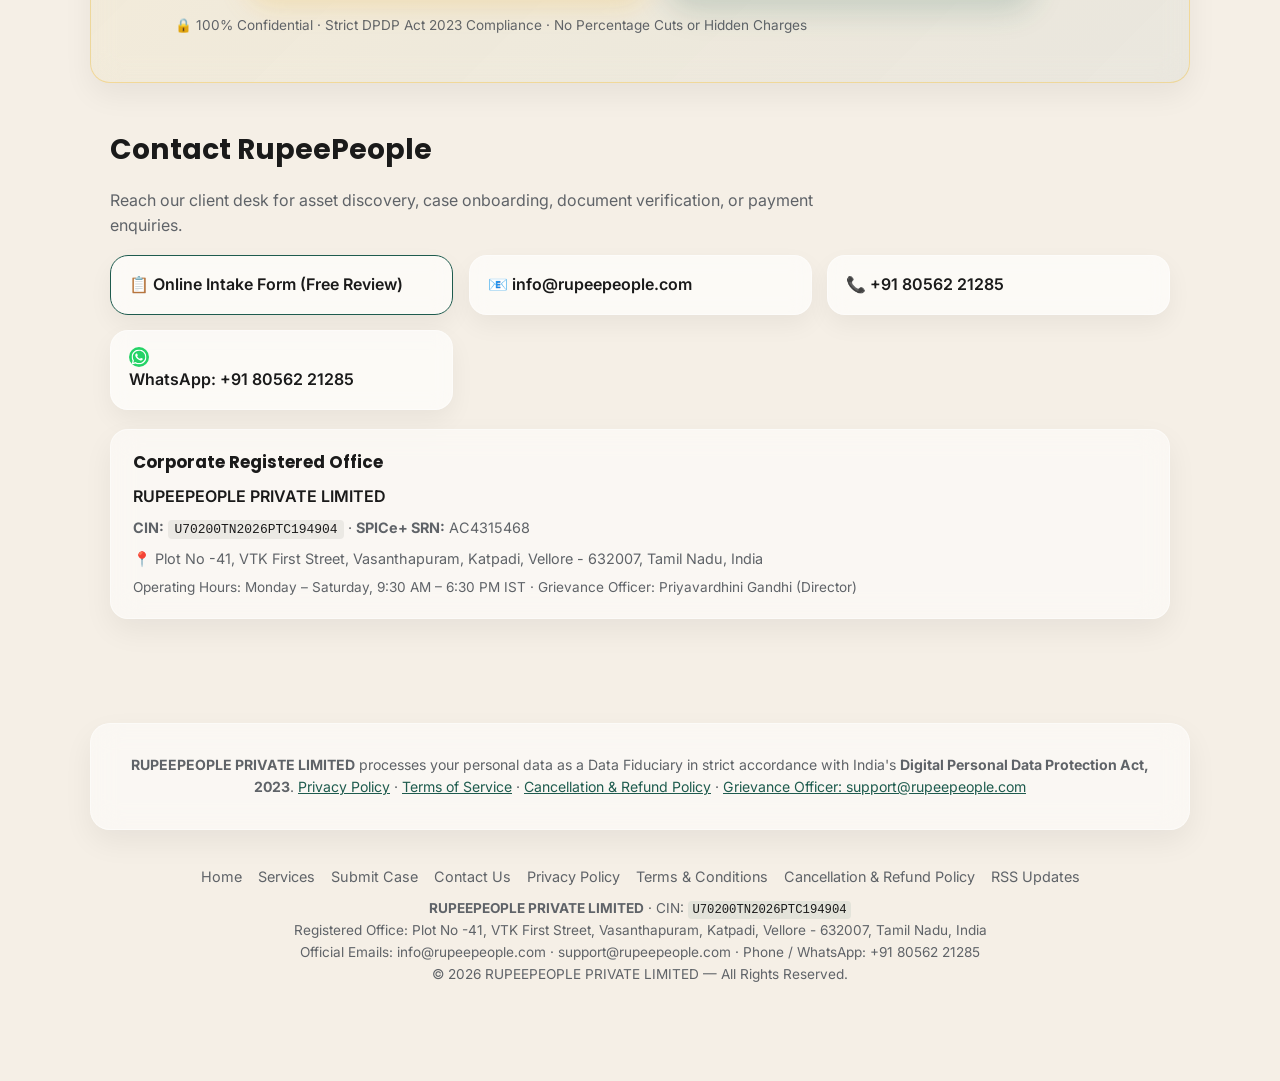
==== commit 89d141f2: "feat(pricing): wire live Razorpay payment links (₹998, ₹2,498, ₹4,998) and align brand rule" ====
--- a/index.html
+++ b/index.html
@@ -3,18 +3,91 @@
 <head>
   <meta charset="UTF-8" />
   <meta name="viewport" content="width=device-width, initial-scale=1.0" />
+
+  <!-- Google Search Console Site Verification -->
+  <!-- Replace GSC_VERIFICATION_TOKEN with your actual verification token from Google Search Console -->
+  <meta name="google-site-verification" content="GSC_VERIFICATION_TOKEN" />
+
+  <!-- Meta / Facebook Domain Verification -->
   <meta name="facebook-domain-verification" content="6y60jaf14092n9ypqhj8dppetqp397" />
+
+  <!-- SEO & Canonical Tags -->
+  <title>RupeePeople — Discover Hidden Financial Assets</title>
   <meta name="description" content="RupeePeople helps families discover and recover hidden financial assets after death, medical emergencies, job loss, divorce, and inheritance disputes — safely, privately, and quickly." />
+  <meta name="robots" content="index, follow" />
+  <link rel="canonical" href="https://www.rupeepeople.com/" />
+
+  <!-- Open Graph / Social Sharing -->
   <meta property="og:title" content="RupeePeople — Discover Hidden Financial Assets" />
-  <meta property="og:description" content="Asset discovery for families facing death, medical emergencies, job loss, divorce, or inheritance. Mobile app coming soon." />
+  <meta property="og:description" content="Asset discovery for families facing death, medical emergencies, job loss, divorce, or inheritance. Fixed fees from ₹998." />
   <meta property="og:url" content="https://www.rupeepeople.com/" />
   <meta property="og:type" content="website" />
+  <meta property="og:image" content="https://www.rupeepeople.com/Logo%20with%20wording.jpeg" />
+
+  <!-- Twitter Cards -->
+  <meta name="twitter:card" content="summary_large_image" />
+  <meta name="twitter:title" content="RupeePeople — Discover Hidden Financial Assets" />
+  <meta name="twitter:description" content="Asset discovery for families facing death, medical emergencies, job loss, divorce, or inheritance. Fixed fees from ₹998." />
+  <meta name="twitter:image" content="https://www.rupeepeople.com/Logo%20with%20wording.jpeg" />
+
   <link rel="alternate" type="application/rss+xml" title="RupeePeople Updates" href="/rss.xml" />
-  <title>RupeePeople — Discover Hidden Financial Assets</title>
   <link rel="preconnect" href="https://fonts.googleapis.com" />
   <link rel="preconnect" href="https://fonts.gstatic.com" crossorigin />
   <link href="https://fonts.googleapis.com/css2?family=Inter:wght@400;500;600;700&family=Poppins:wght@500;600;700&display=swap" rel="stylesheet" />
   <link rel="stylesheet" href="style.css" />
+
+  <!-- Google tag (gtag.js) - Google Analytics 4 (GA4) -->
+  <!-- Replace G-XXXXXXXXXX with your actual GA4 Measurement ID -->
+  <script async src="https://www.googletagmanager.com/gtag/js?id=G-XXXXXXXXXX"></script>
+  <script>
+    window.dataLayer = window.dataLayer || [];
+    function gtag(){dataLayer.push(arguments);}
+    gtag('js', new Date());
+    gtag('config', 'G-XXXXXXXXXX', {
+      send_page_view: true
+    });
+  </script>
+
+  <!-- Schema.org Structured Data (JSON-LD) for Google Search Console & SEO -->
+  <script type="application/ld+json">
+  {
+    "@context": "https://schema.org",
+    "@type": "FinancialService",
+    "name": "RupeePeople Private Limited",
+    "alternateName": "RupeePeople",
+    "url": "https://www.rupeepeople.com/",
+    "logo": "https://www.rupeepeople.com/Logo%20with%20wording.jpeg",
+    "description": "Fixed-fee asset discovery and inheritance documentation service helping families locate unclaimed bank deposits, shares, mutual funds, EPF, and insurance.",
+    "priceRange": "₹998 - ₹4,998",
+    "telephone": "+91-8056221285",
+    "email": "info@rupeepeople.com",
+    "address": {
+      "@type": "PostalAddress",
+      "streetAddress": "Plot No -41, VTK First Street, Vasanthapuram, Katpadi",
+      "addressLocality": "Vellore",
+      "addressRegion": "Tamil Nadu",
+      "postalCode": "632007",
+      "addressCountry": "IN"
+    },
+    "openingHoursSpecification": {
+      "@type": "OpeningHoursSpecification",
+      "dayOfWeek": [
+        "Monday",
+        "Tuesday",
+        "Wednesday",
+        "Thursday",
+        "Friday",
+        "Saturday"
+      ],
+      "opens": "09:30",
+      "closes": "18:30"
+    },
+    "sameAs": [
+      "https://wa.me/918056221285"
+    ]
+  }
+  </script>
+
   <script defer src="script.js"></script>
 </head>
 <body>
@@ -25,8 +98,8 @@
     </div>
     <nav class="rp-nav">
       <a href="#hero">Home</a>
-      <a href="#services">Services</a>
-      <a href="#intake" style="color:var(--accent); font-weight:700;">Submit Case</a>
+      <a href="#services" data-track="pricing" data-track-location="nav">Services</a>
+      <a href="#intake" style="color:var(--accent); font-weight:700;" data-track="intake" data-track-location="nav">Submit Case</a>
       <a href="#app">Mobile App</a>
       <a href="#contact">Contact</a>
       <a href="privacy.html">Privacy</a>
@@ -41,9 +114,9 @@
       <h1>Discover &amp; Recover Hidden Financial Assets — Safely, Privately, Quickly</h1>
       <p>For families dealing with death, medical emergencies, job loss, divorce, or inheritance disputes — RupeePeople finds money you didn't know existed.</p>
       <div class="rp-hero-cta">
-        <a href="https://forms.gle/SCwJ1qUGjNNc78xa7" target="_blank" rel="noopener noreferrer" class="rp-btn-gold" id="hero-intake-btn">📋 Start Free Asset Assessment</a>
-        <a href="https://wa.me/918056221285?text=Hi%2C%20I%20want%20to%20discover%20unclaimed%20financial%20assets" target="_blank" rel="noopener noreferrer" class="rp-btn-primary" id="hero-wa-btn">💬 Chat on WhatsApp</a>
-        <a href="#services" class="rp-btn-ghost">Services &amp; Pricing</a>
+        <a href="https://forms.gle/SCwJ1qUGjNNc78xa7" target="_blank" rel="noopener noreferrer" class="rp-btn-gold" id="hero-intake-btn" data-track="intake" data-track-location="hero">📋 Start Free Asset Assessment</a>
+        <a href="https://wa.me/918056221285?text=Hi%2C%20I%20want%20to%20discover%20unclaimed%20financial%20assets" target="_blank" rel="noopener noreferrer" class="rp-btn-primary" id="hero-wa-btn" data-track="whatsapp" data-track-location="hero">💬 Chat on WhatsApp</a>
+        <a href="#services" class="rp-btn-ghost" id="hero-pricing-btn" data-track="pricing" data-track-location="hero">Services &amp; Pricing</a>
       </div>
       <p class="rp-consent-note">By contacting us, you acknowledge our <a href="privacy.html">Privacy Policy</a> and consent to processing for asset discovery purposes.</p>
     </div>
@@ -114,7 +187,41 @@
         </ul>
       </article>
     </div>
-    <p class="rp-pricing-note"><strong>Fixed fees from ₹999</strong> — no percentage cuts, no hidden charges. <a href="https://forms.gle/SCwJ1qUGjNNc78xa7" target="_blank" rel="noopener noreferrer" style="font-weight:700; text-decoration:underline;">Submit your case for free assessment</a> or <a href="https://wa.me/918056221285" target="_blank" rel="noopener noreferrer">chat on WhatsApp</a> for an instant quote.</p>
+    <div class="rp-pricing-grid" style="margin-top:28px; display:grid; grid-template-columns:repeat(auto-fit, minmax(280px, 1fr)); gap:16px;">
+      <div class="rp-pricing-card rp-glass" style="padding:22px; border-radius:12px; border:1px solid rgba(240,193,75,0.45); background:rgba(30,91,78,0.07); display:flex; flex-direction:column; justify-content:space-between; gap:16px;">
+        <div>
+          <span class="rp-badge" style="background:var(--primary, #1E5B4E); color:#fff; font-size:0.75rem;">Tier 1 · Discovery</span>
+          <h4 style="margin:8px 0 6px 0; font-size:1.15rem; color:var(--text, #1A1A1A);">⚡ Asset Discovery &amp; Evidence Pack — <strong style="color:var(--primary, #1E5B4E);">₹998</strong></h4>
+          <p style="margin:0; font-size:0.92rem; color:var(--muted, #666); line-height:1.4;">Multi-portal audit (UDGAM, IEPFA, EPFO, Bima Bharosa) + 1-Click Official Evidence Pack PDF. Strictly fixed fee.</p>
+        </div>
+        <div>
+          <a href="https://rzp.io/rzp/ebihggYp" target="_blank" rel="noopener noreferrer" class="rp-btn-gold" id="btn-pay-998" style="font-weight:700; width:100%; text-align:center; padding:12px 16px; text-decoration:none; display:inline-block; box-sizing:border-box;">💳 Pay ₹998 Online</a>
+        </div>
+      </div>
+
+      <div class="rp-pricing-card rp-glass" style="padding:22px; border-radius:12px; border:1px solid rgba(30,91,78,0.35); background:rgba(240,193,75,0.08); display:flex; flex-direction:column; justify-content:space-between; gap:16px;">
+        <div>
+          <span class="rp-badge" style="background:#1A1A1A; color:#fff; font-size:0.75rem;">Tier 2 · Claim Assistance</span>
+          <h4 style="margin:8px 0 6px 0; font-size:1.15rem; color:var(--text, #1A1A1A);">🏛️ Bank &amp; EPFO Claim Dossier — <strong style="color:var(--primary, #1E5B4E);">₹2,498</strong></h4>
+          <p style="margin:0; font-size:0.92rem; color:var(--muted, #666); line-height:1.4;">Full bank deceased claim kit (Form DA-2/DA-3), custom indemnity bonds, and EPFO Form 10D/20 filing support.</p>
+        </div>
+        <div>
+          <a href="https://rzp.io/rzp/unL0ZyZx" target="_blank" rel="noopener noreferrer" class="rp-btn-primary" id="btn-pay-2498" style="font-weight:700; width:100%; text-align:center; padding:12px 16px; text-decoration:none; display:inline-block; box-sizing:border-box;">💳 Pay ₹2,498 Online</a>
+        </div>
+      </div>
+
+      <div class="rp-pricing-card rp-glass" style="padding:22px; border-radius:12px; border:1px solid rgba(240,193,75,0.45); background:rgba(30,91,78,0.07); display:flex; flex-direction:column; justify-content:space-between; gap:16px;">
+        <div>
+          <span class="rp-badge" style="background:var(--primary, #1E5B4E); color:#fff; font-size:0.75rem;">Tier 3 · Demat &amp; IEPF</span>
+          <h4 style="margin:8px 0 6px 0; font-size:1.15rem; color:var(--text, #1A1A1A);">📜 IEPF &amp; Physical Share Reclamation — <strong style="color:var(--primary, #1E5B4E);">₹4,998</strong></h4>
+          <p style="margin:0; font-size:0.92rem; color:var(--muted, #666); line-height:1.4;">Complete MCA IEPF-5 filing dossier, RTA share transmission kit (ISR-1/2/4), and SEBI compliance affidavits.</p>
+        </div>
+        <div>
+          <a href="https://rzp.io/rzp/d5tkRCG" target="_blank" rel="noopener noreferrer" class="rp-btn-gold" id="btn-pay-4998" style="font-weight:700; width:100%; text-align:center; padding:12px 16px; text-decoration:none; display:inline-block; box-sizing:border-box;">💳 Pay ₹4,998 Online</a>
+        </div>
+      </div>
+    </div>
+    <p class="rp-pricing-note" style="margin-top:16px;"><strong>Fixed fees from ₹998</strong> — no percentage cuts, no hidden charges. <a href="https://forms.gle/SCwJ1qUGjNNc78xa7" target="_blank" rel="noopener noreferrer" style="font-weight:700; text-decoration:underline;" data-track="intake" data-track-location="pricing_note">Submit your case for free assessment</a> or <a href="https://wa.me/918056221285" target="_blank" rel="noopener noreferrer" data-track="whatsapp" data-track-location="pricing_note">chat on WhatsApp</a> for an instant quote.</p>
   </section>
 
   <section class="rp-trust-strip rp-glass">
@@ -151,8 +258,8 @@
     <p class="rp-subsection-title">Privacy-first by design</p>
     <p>Financial SMS messages are classified on your device using on-device machine learning. Our servers receive only anonymous counts (message type and category) — never the content of your messages.</p>
     <div class="rp-hero-cta" style="margin-top:1.5rem;">
-      <a href="https://wa.me/918056221285?text=Hi%2C%20I%27d%20like%20to%20join%20the%20RupeePeople%20app%20waitlist." class="rp-btn-gold">Join App Waitlist on WhatsApp</a>
-      <a href="mailto:info@rupeepeople.com?subject=App%20Waitlist" class="rp-btn-ghost">Email info@rupeepeople.com</a>
+      <a href="https://wa.me/918056221285?text=Hi%2C%20I%27d%20like%20to%20join%20the%20RupeePeople%20app%20waitlist." class="rp-btn-gold" data-track="whatsapp" data-track-location="app_waitlist">Join App Waitlist on WhatsApp</a>
+      <a href="mailto:info@rupeepeople.com?subject=App%20Waitlist" class="rp-btn-ghost" data-track="contact_email" data-track-location="app_waitlist">Email info@rupeepeople.com</a>
     </div>
   </section>
 
@@ -163,10 +270,10 @@
       Have bank accounts, old shares, unclaimed dividends, PF, or insurance policies to track down? Submit your case details in 3 minutes. Our verification desk will review your family records across UDGAM, IEPF, and EPFO portals.
     </p>
     <div class="rp-hero-cta" style="justify-content: center;">
-      <a href="https://forms.gle/SCwJ1qUGjNNc78xa7" target="_blank" rel="noopener noreferrer" class="rp-btn-gold" style="font-size: 1.05rem; padding: 0.95rem 1.8rem;" id="intake-section-btn">
+      <a href="https://forms.gle/SCwJ1qUGjNNc78xa7" target="_blank" rel="noopener noreferrer" class="rp-btn-gold" style="font-size: 1.05rem; padding: 0.95rem 1.8rem;" id="intake-section-btn" data-track="intake" data-track-location="intake_section">
         📋 Open Official Intake Form (Google Form)
       </a>
-      <a href="https://wa.me/918056221285?text=Hi%2C%20I%20have%20an%20unclaimed%20asset%20case" target="_blank" rel="noopener noreferrer" class="rp-btn-primary">
+      <a href="https://wa.me/918056221285?text=Hi%2C%20I%20have%20an%20unclaimed%20asset%20case" target="_blank" rel="noopener noreferrer" class="rp-btn-primary" data-track="whatsapp" data-track-location="intake_section">
         💬 Chat on WhatsApp (+91 80562 21285)
       </a>
     </div>
@@ -179,10 +286,10 @@
     <h2>Contact RupeePeople</h2>
     <p>Reach our client desk for asset discovery, case onboarding, document verification, or payment enquiries.</p>
     <div class="rp-contact-grid">
-      <a href="https://forms.gle/SCwJ1qUGjNNc78xa7" target="_blank" rel="noopener noreferrer" class="rp-contact-item" style="border: 1px solid var(--accent); font-weight:600;">📋 Online Intake Form (Free Review)</a>
-      <a href="mailto:info@rupeepeople.com" class="rp-contact-item">📧 info@rupeepeople.com</a>
-      <a href="tel:+918056221285" class="rp-contact-item">📞 +91 80562 21285</a>
-      <a href="https://wa.me/918056221285" class="rp-contact-item"><img class="rp-wa-icon" src="whatsapp.svg" alt="" width="20" height="20" /> WhatsApp: +91 80562 21285</a>
+      <a href="https://forms.gle/SCwJ1qUGjNNc78xa7" target="_blank" rel="noopener noreferrer" class="rp-contact-item" style="border: 1px solid var(--accent); font-weight:600;" data-track="intake" data-track-location="contact_grid">📋 Online Intake Form (Free Review)</a>
+      <a href="mailto:info@rupeepeople.com" class="rp-contact-item" data-track="contact_email" data-track-location="contact_grid">📧 info@rupeepeople.com</a>
+      <a href="tel:+918056221285" class="rp-contact-item" data-track="contact_phone" data-track-location="contact_grid">📞 +91 80562 21285</a>
+      <a href="https://wa.me/918056221285" class="rp-contact-item" data-track="whatsapp" data-track-location="contact_grid"><img class="rp-wa-icon" src="whatsapp.svg" alt="" width="20" height="20" /> WhatsApp: +91 80562 21285</a>
     </div>
     <div class="rp-corporate-box rp-glass" style="margin-top:1.2rem; padding:1.2rem 1.4rem; border-radius:18px;">
       <h3 style="margin:0 0 0.5rem; font-size:1.05rem; color:var(--text);">Corporate Registered Office</h3>
@@ -199,7 +306,7 @@
     </div>
   </section>
 
-  <a class="rp-whatsapp-fab" href="https://wa.me/918056221285" target="_blank" rel="noopener noreferrer" aria-label="Chat on WhatsApp">
+  <a class="rp-whatsapp-fab" href="https://wa.me/918056221285" target="_blank" rel="noopener noreferrer" aria-label="Chat on WhatsApp" data-track="whatsapp" data-track-location="floating_fab">
     <img src="whatsapp.svg" alt="" width="60" height="60" />
   </a>
 
@@ -215,8 +322,8 @@
   <footer class="rp-footer">
     <nav class="rp-footer-links">
       <a href="#hero">Home</a>
-      <a href="#services">Services</a>
-      <a href="https://forms.gle/SCwJ1qUGjNNc78xa7" target="_blank" rel="noopener noreferrer">Submit Case</a>
+      <a href="#services" data-track="pricing" data-track-location="footer">Services</a>
+      <a href="https://forms.gle/SCwJ1qUGjNNc78xa7" target="_blank" rel="noopener noreferrer" data-track="intake" data-track-location="footer">Submit Case</a>
       <a href="#contact">Contact Us</a>
       <a href="privacy.html">Privacy Policy</a>
       <a href="terms.html">Terms &amp; Conditions</a>
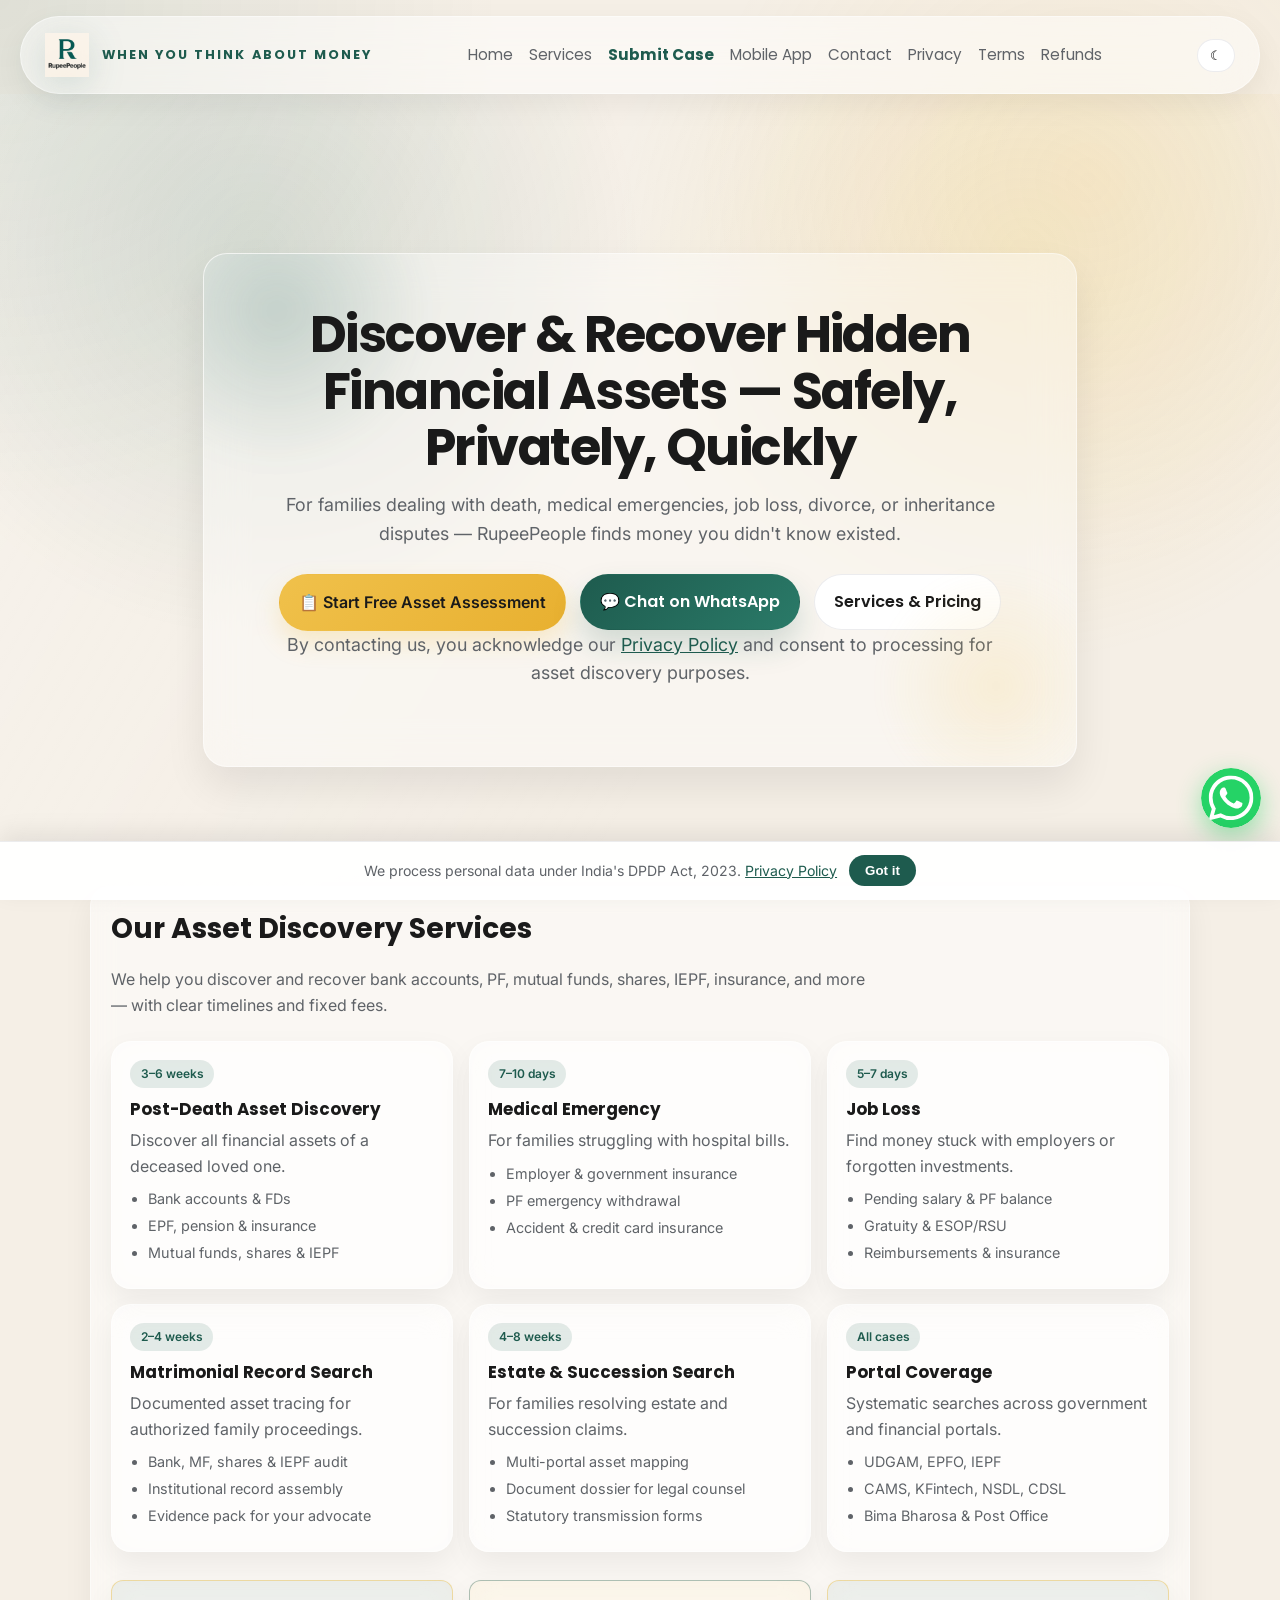
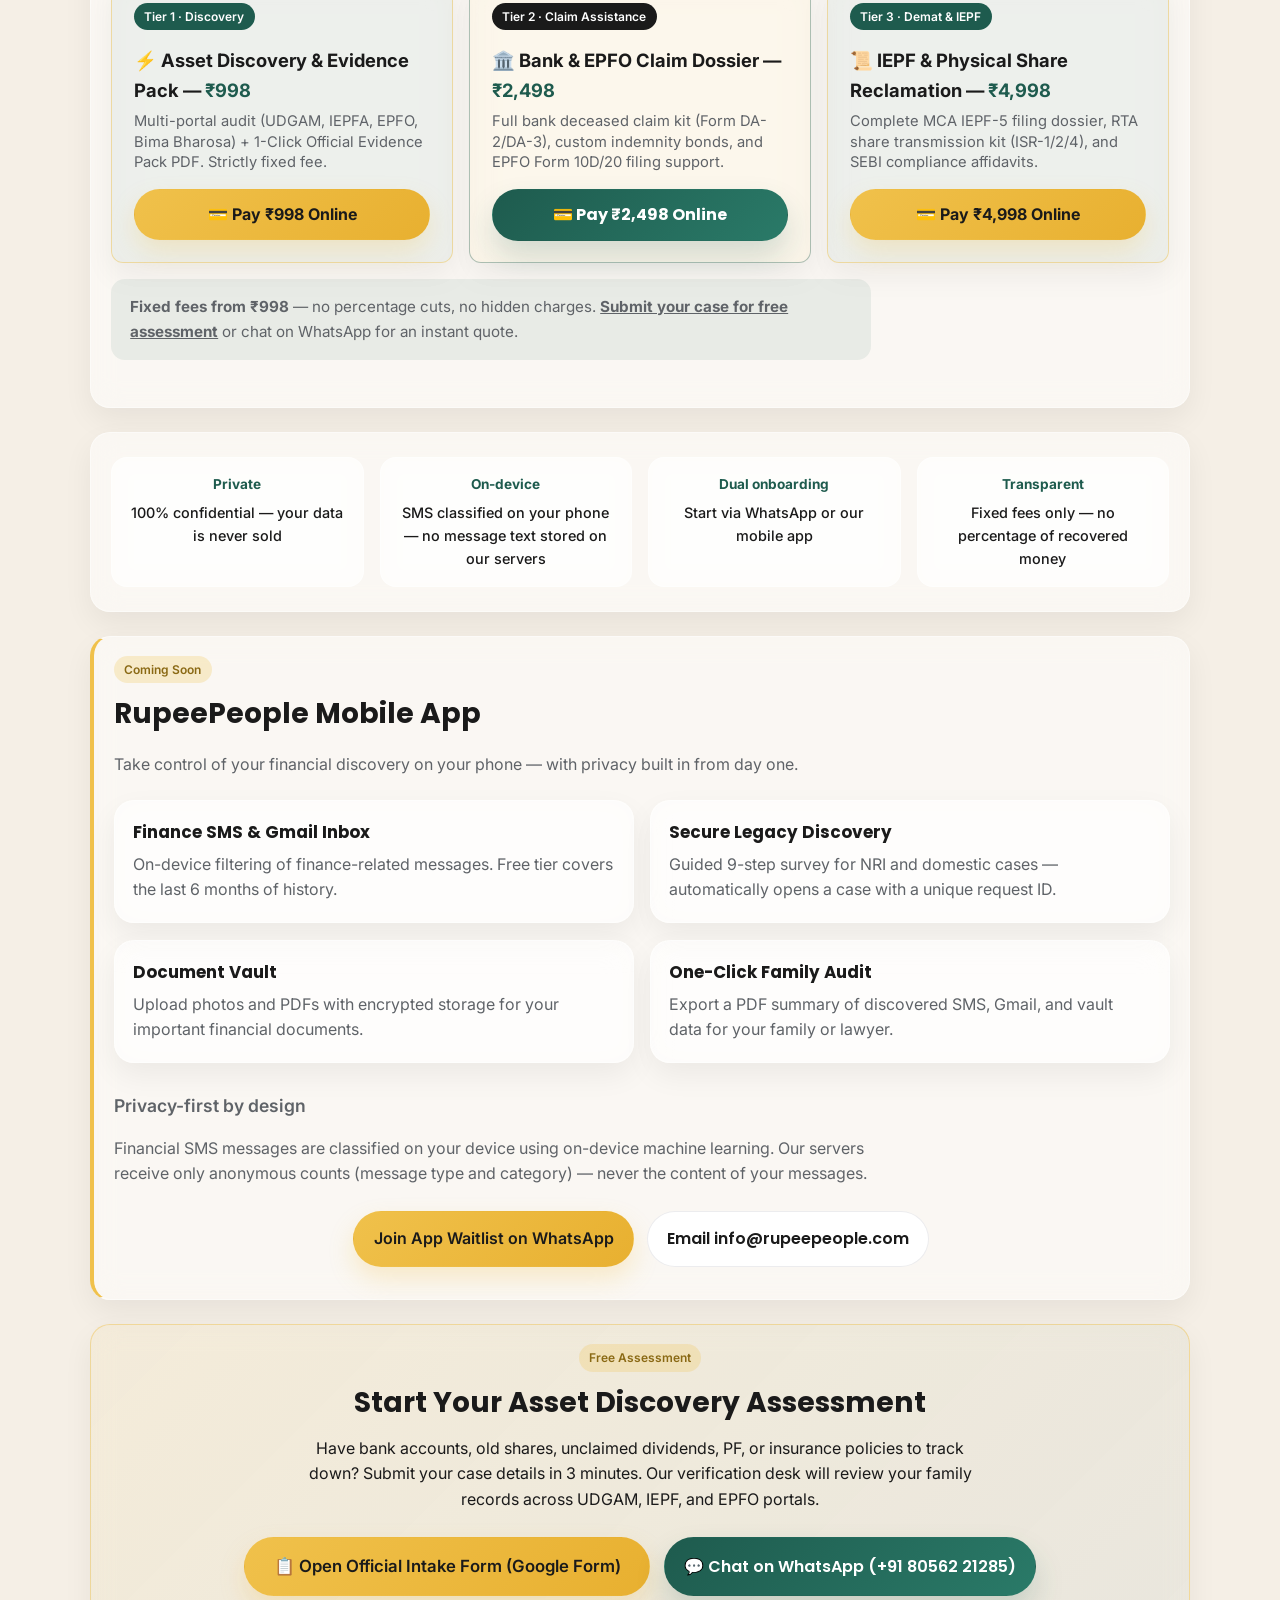
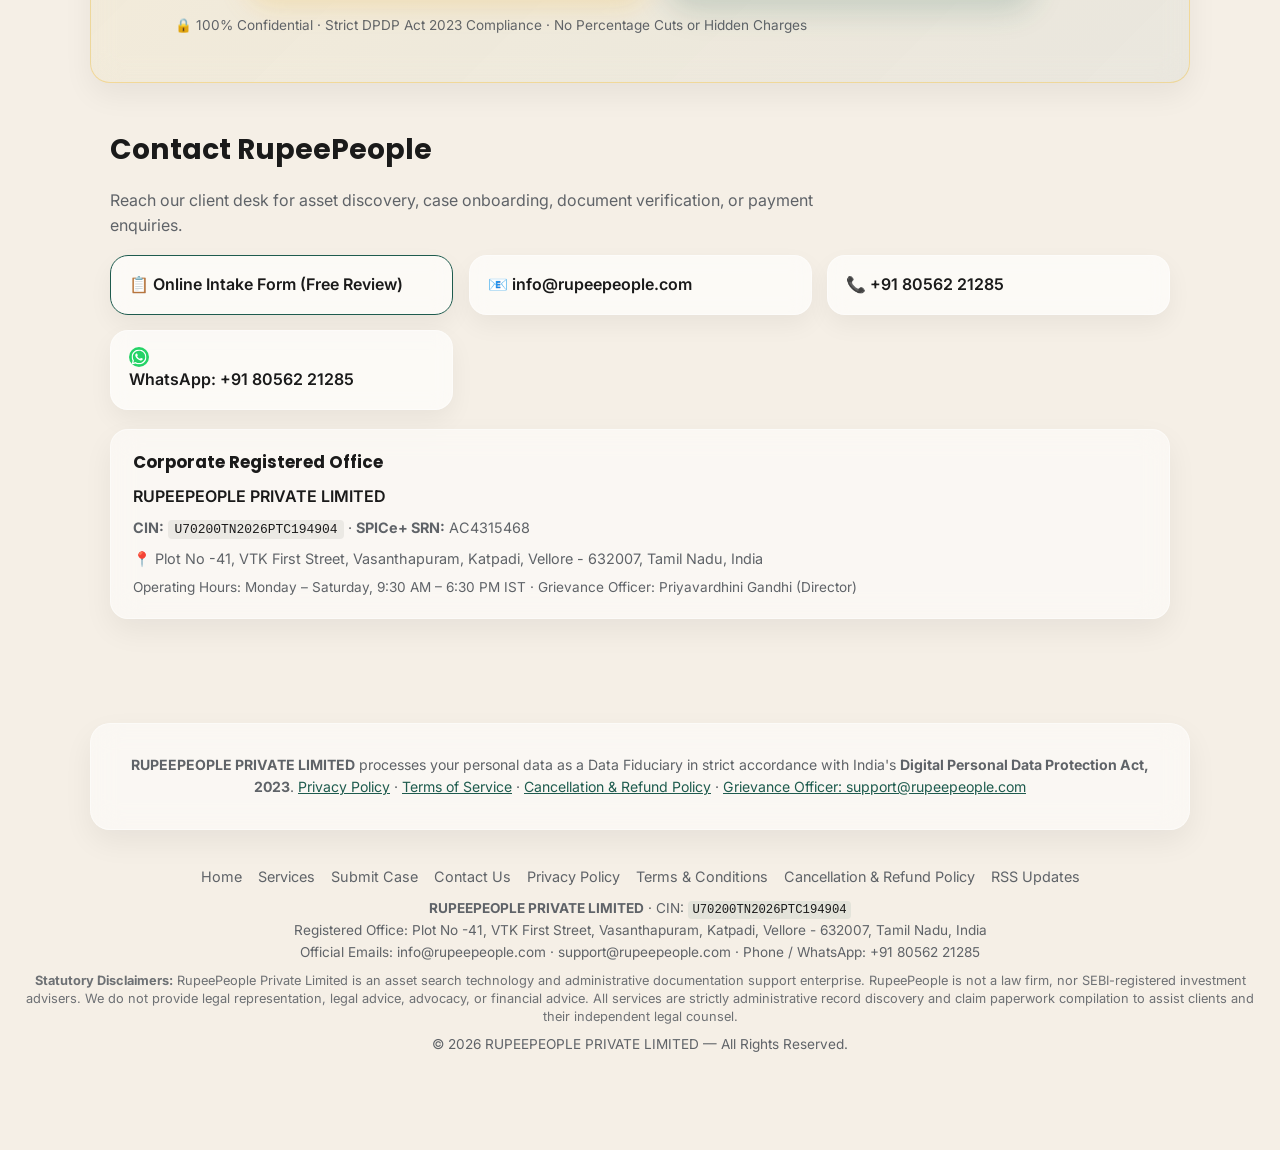
==== commit 3730f498: "legal: harden advocates act & SEBI RIA disclaimers, align pricing tiers, standardize grievance offic" ====
--- a/index.html
+++ b/index.html
@@ -158,22 +158,22 @@
       </article>
       <article class="rp-card rp-glass">
         <span class="rp-badge">2–4 weeks</span>
-        <h3>Divorce / Legal</h3>
-        <p>Confidential discovery of hidden or undisclosed assets.</p>
-        <ul>
-          <li>Bank, MF, shares &amp; IEPF</li>
-          <li>Property &amp; vehicle records</li>
-          <li>Evidence pack for your lawyer</li>
+        <h3>Matrimonial Record Search</h3>
+        <p>Documented asset tracing for authorized family proceedings.</p>
+        <ul>
+          <li>Bank, MF, shares &amp; IEPF audit</li>
+          <li>Institutional record assembly</li>
+          <li>Evidence pack for your advocate</li>
         </ul>
       </article>
       <article class="rp-card rp-glass">
         <span class="rp-badge">4–8 weeks</span>
-        <h3>Inheritance Dispute</h3>
-        <p>For families dealing with contested assets.</p>
-        <ul>
-          <li>Asset mapping &amp; evidence pack</li>
-          <li>Lawyer coordination</li>
-          <li>Succession support</li>
+        <h3>Estate &amp; Succession Search</h3>
+        <p>For families resolving estate and succession claims.</p>
+        <ul>
+          <li>Multi-portal asset mapping</li>
+          <li>Document dossier for legal counsel</li>
+          <li>Statutory transmission forms</li>
         </ul>
       </article>
       <article class="rp-card rp-glass">
@@ -334,6 +334,9 @@
       <strong>RUPEEPEOPLE PRIVATE LIMITED</strong> · CIN: <code>U70200TN2026PTC194904</code><br />
       Registered Office: Plot No -41, VTK First Street, Vasanthapuram, Katpadi, Vellore - 632007, Tamil Nadu, India<br />
       Official Emails: info@rupeepeople.com · support@rupeepeople.com · Phone / WhatsApp: +91 80562 21285<br />
+      <p style="margin:0.5rem 0; font-size:0.8rem; line-height:1.4; color:var(--muted); opacity:0.9;">
+        <strong>Statutory Disclaimers:</strong> RupeePeople Private Limited is an asset search technology and administrative documentation support enterprise. RupeePeople is not a law firm, nor SEBI-registered investment advisers. We do not provide legal representation, legal advice, advocacy, or financial advice. All services are strictly administrative record discovery and claim paperwork compilation to assist clients and their independent legal counsel.
+      </p>
       <span>© 2026 RUPEEPEOPLE PRIVATE LIMITED — All Rights Reserved.</span>
     </div>
   </footer>
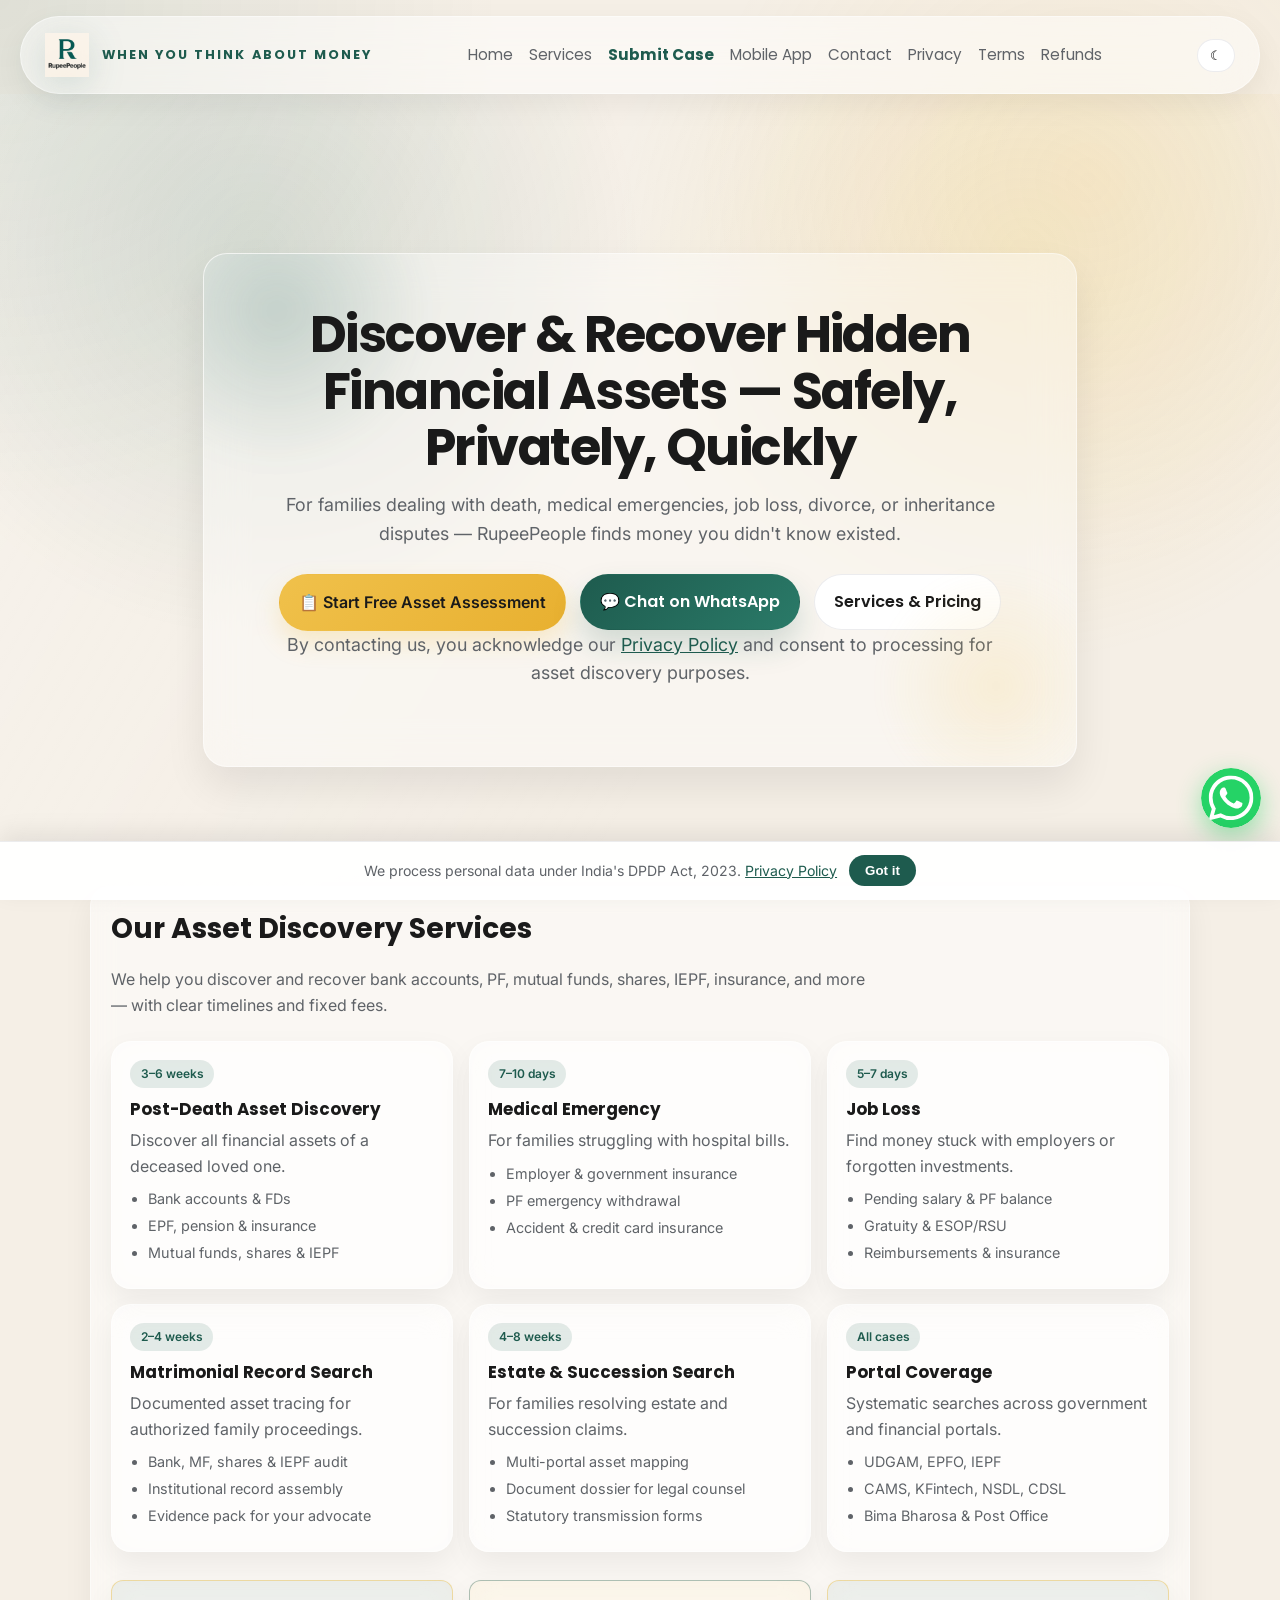
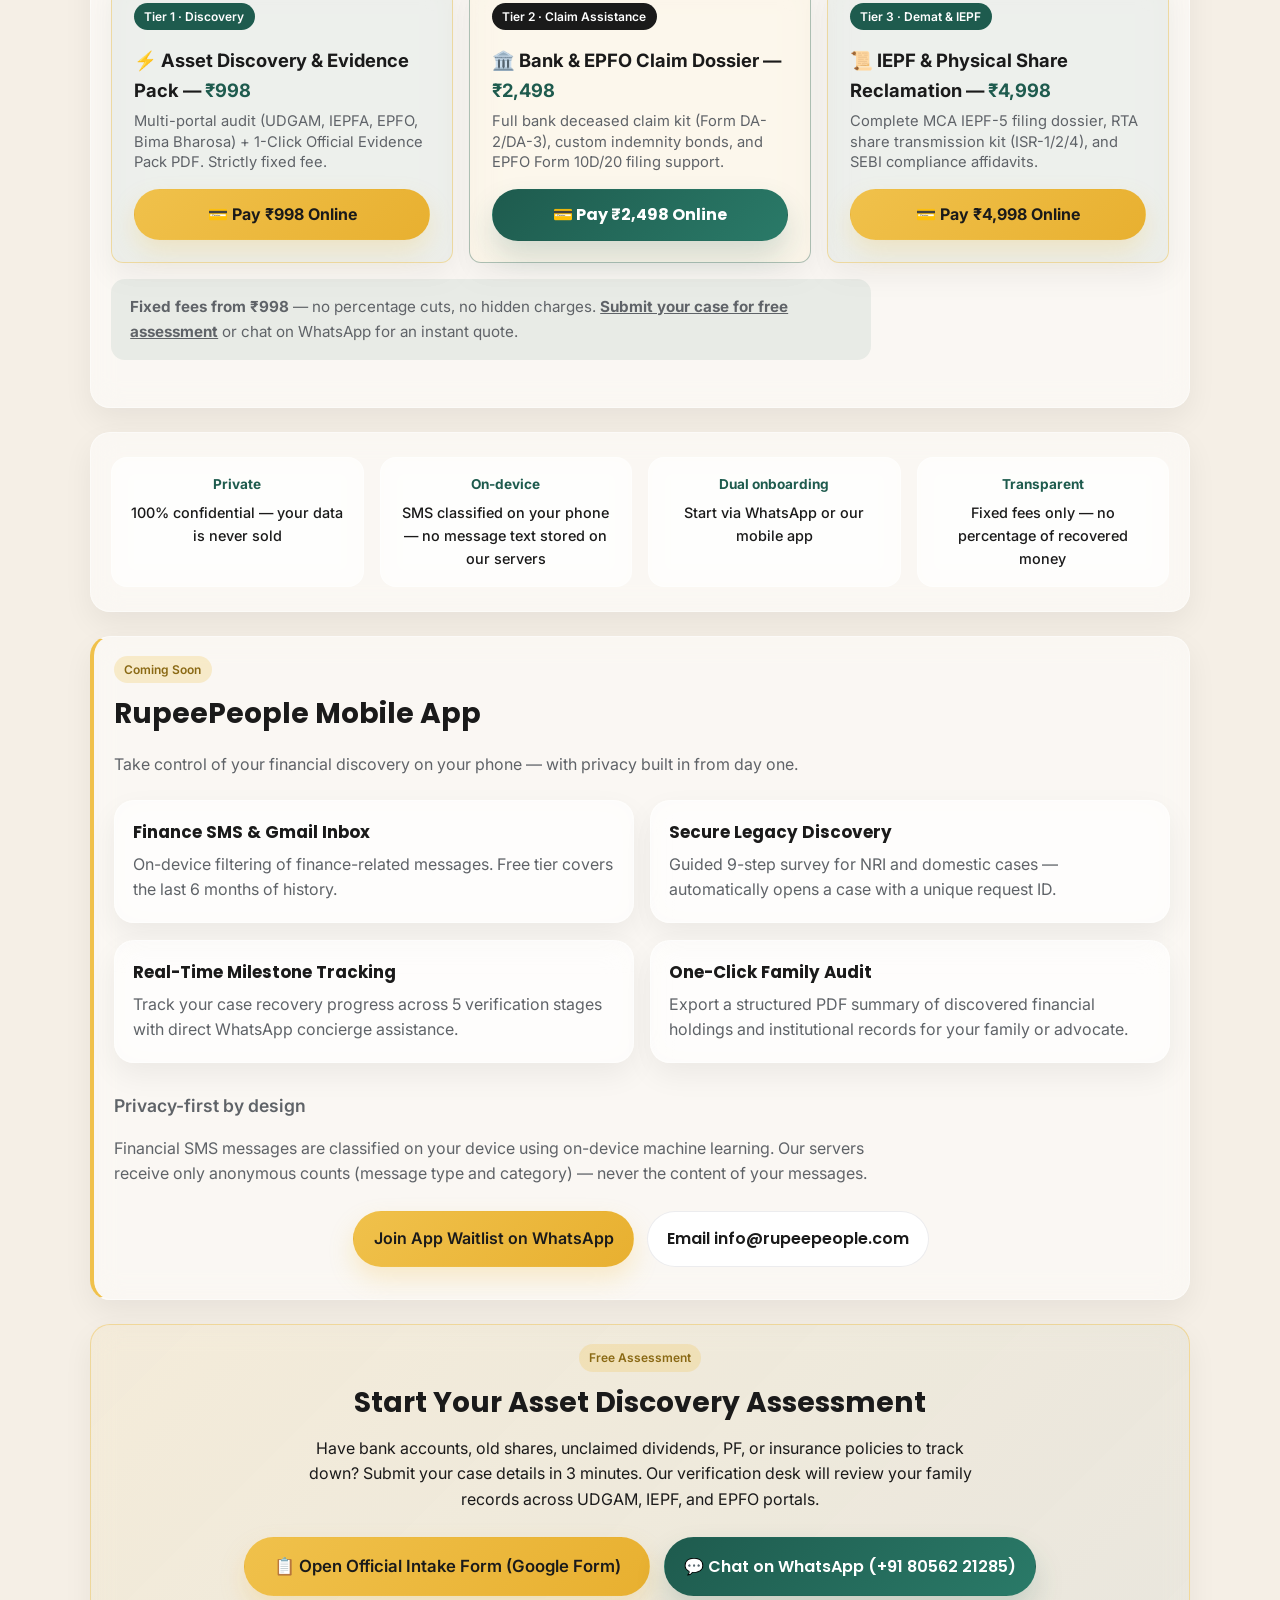
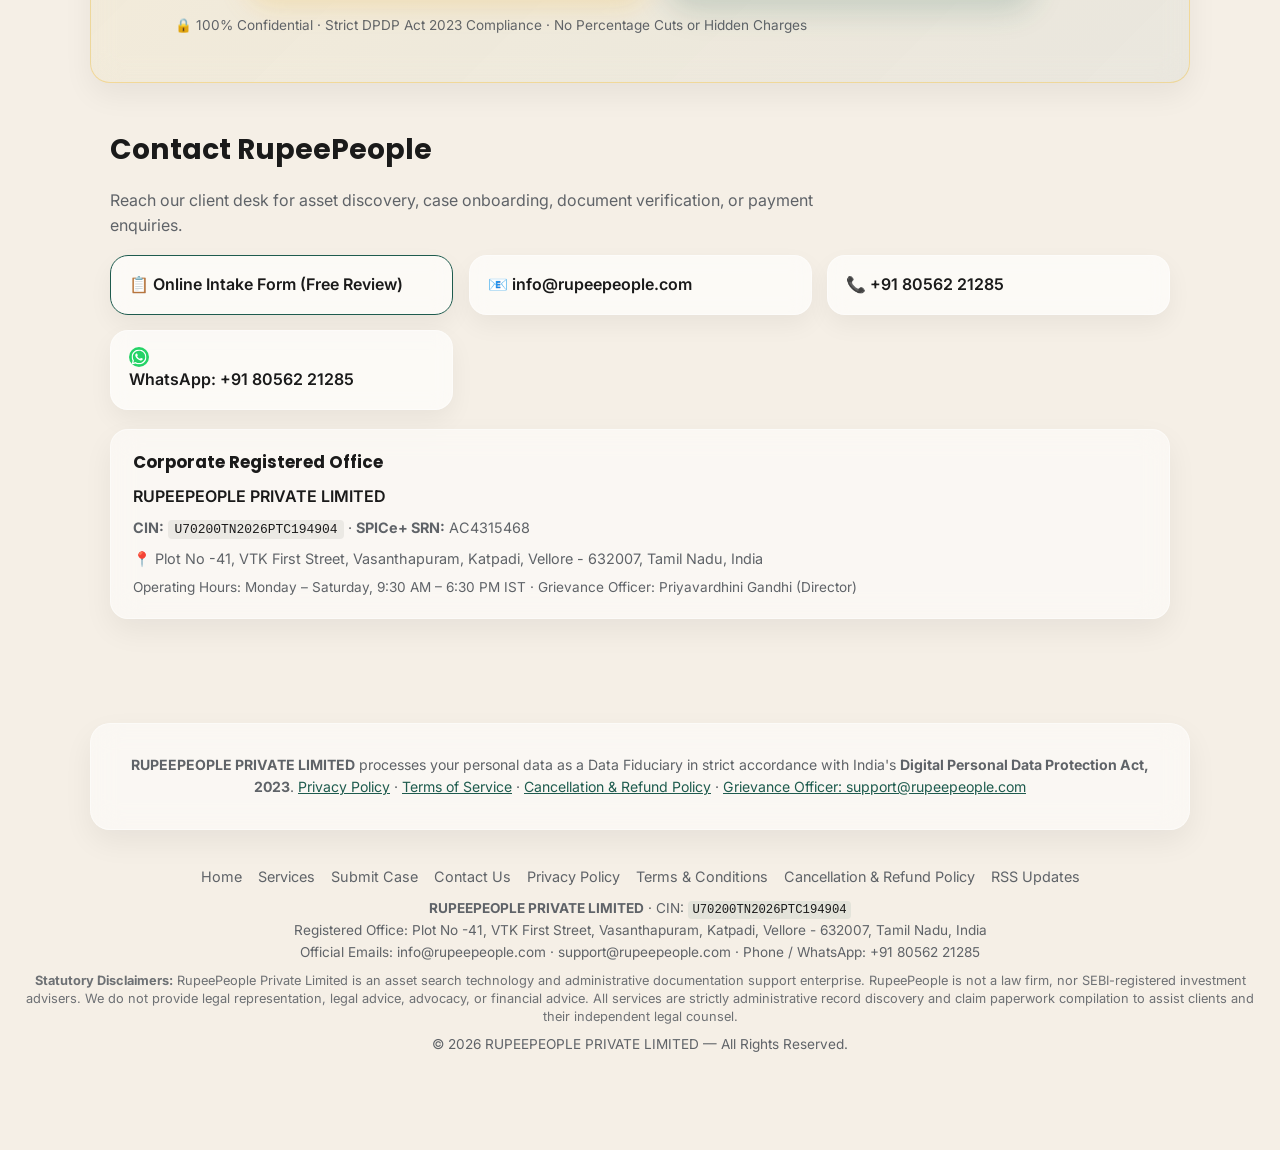
==== commit a454dfca: "feat: de-scope vault feature from landing page and privacy policy for launch" ====
--- a/index.html
+++ b/index.html
@@ -247,12 +247,12 @@
         <p>Guided 9-step survey for NRI and domestic cases — automatically opens a case with a unique request ID.</p>
       </article>
       <article class="rp-card rp-glass">
-        <h3>Document Vault</h3>
-        <p>Upload photos and PDFs with encrypted storage for your important financial documents.</p>
+        <h3>Real-Time Milestone Tracking</h3>
+        <p>Track your case recovery progress across 5 verification stages with direct WhatsApp concierge assistance.</p>
       </article>
       <article class="rp-card rp-glass">
         <h3>One-Click Family Audit</h3>
-        <p>Export a PDF summary of discovered SMS, Gmail, and vault data for your family or lawyer.</p>
+        <p>Export a structured PDF summary of discovered financial holdings and institutional records for your family or advocate.</p>
       </article>
     </div>
     <p class="rp-subsection-title">Privacy-first by design</p>
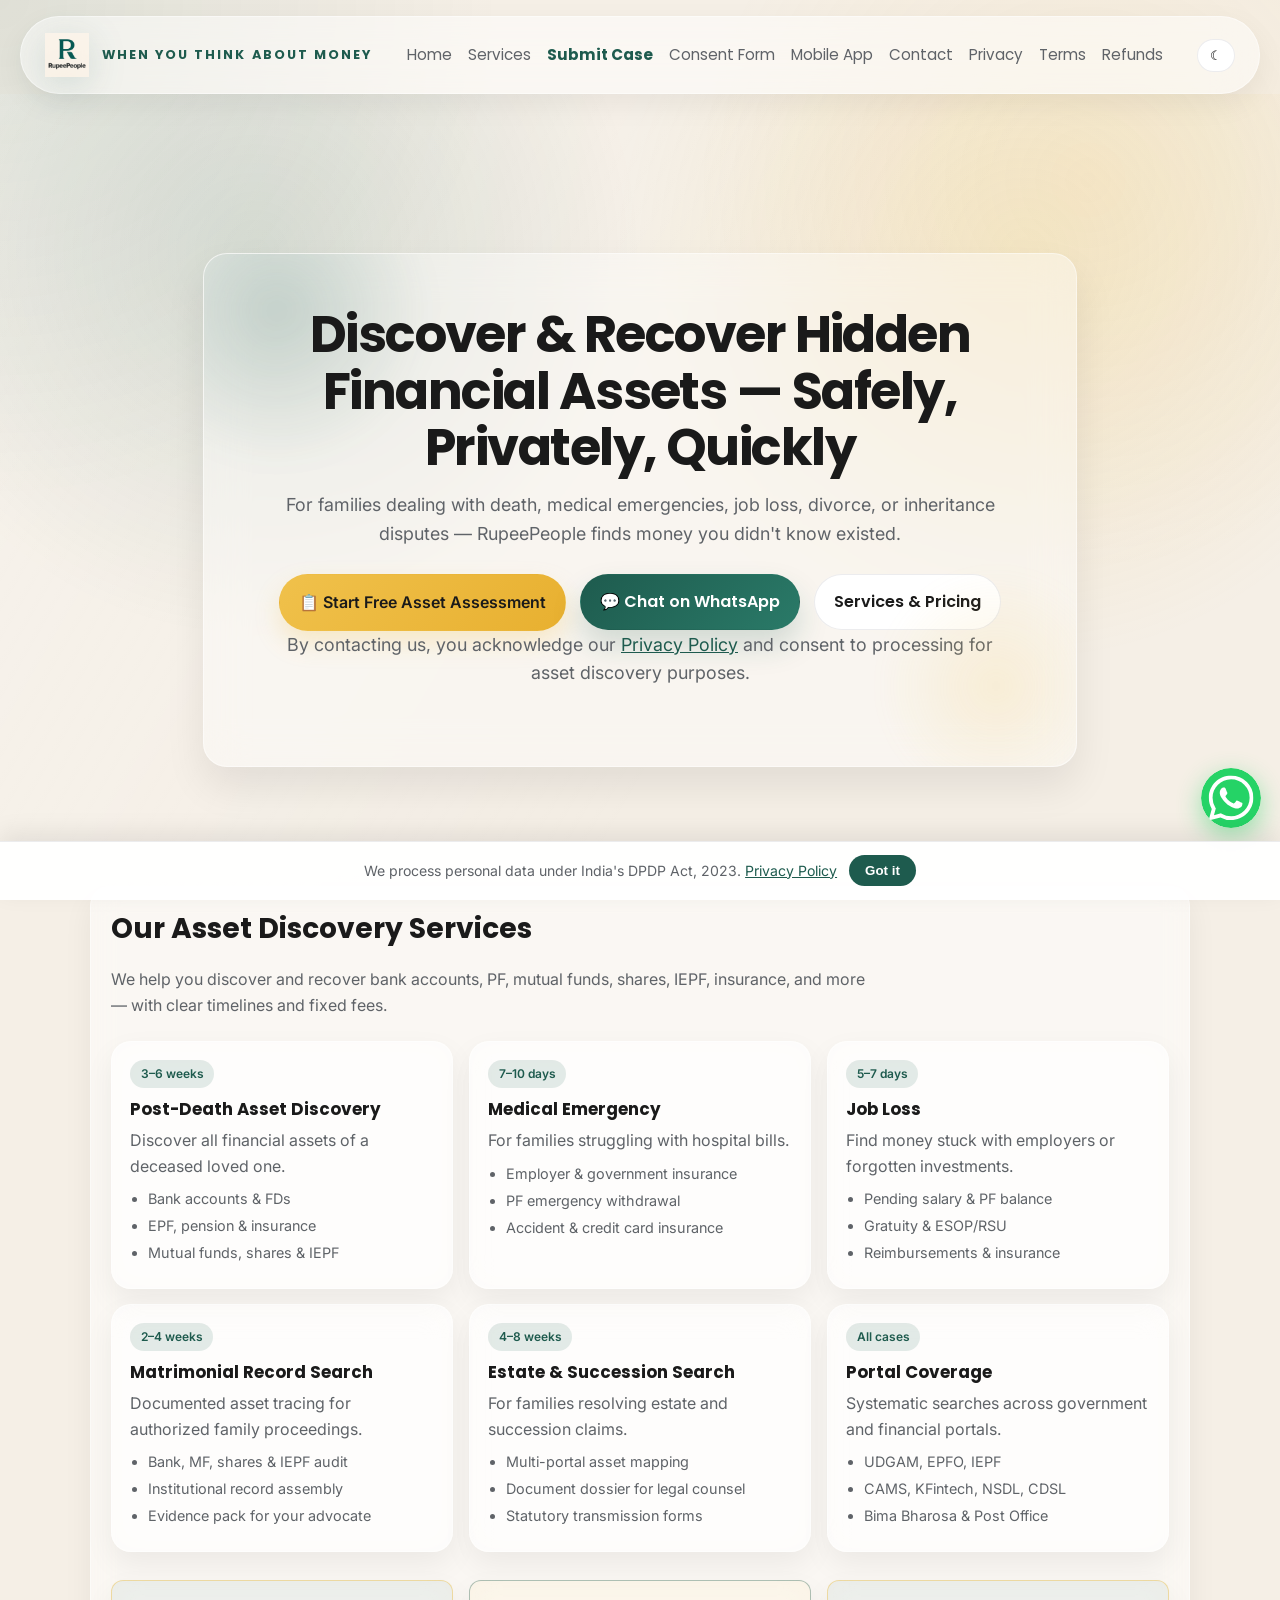
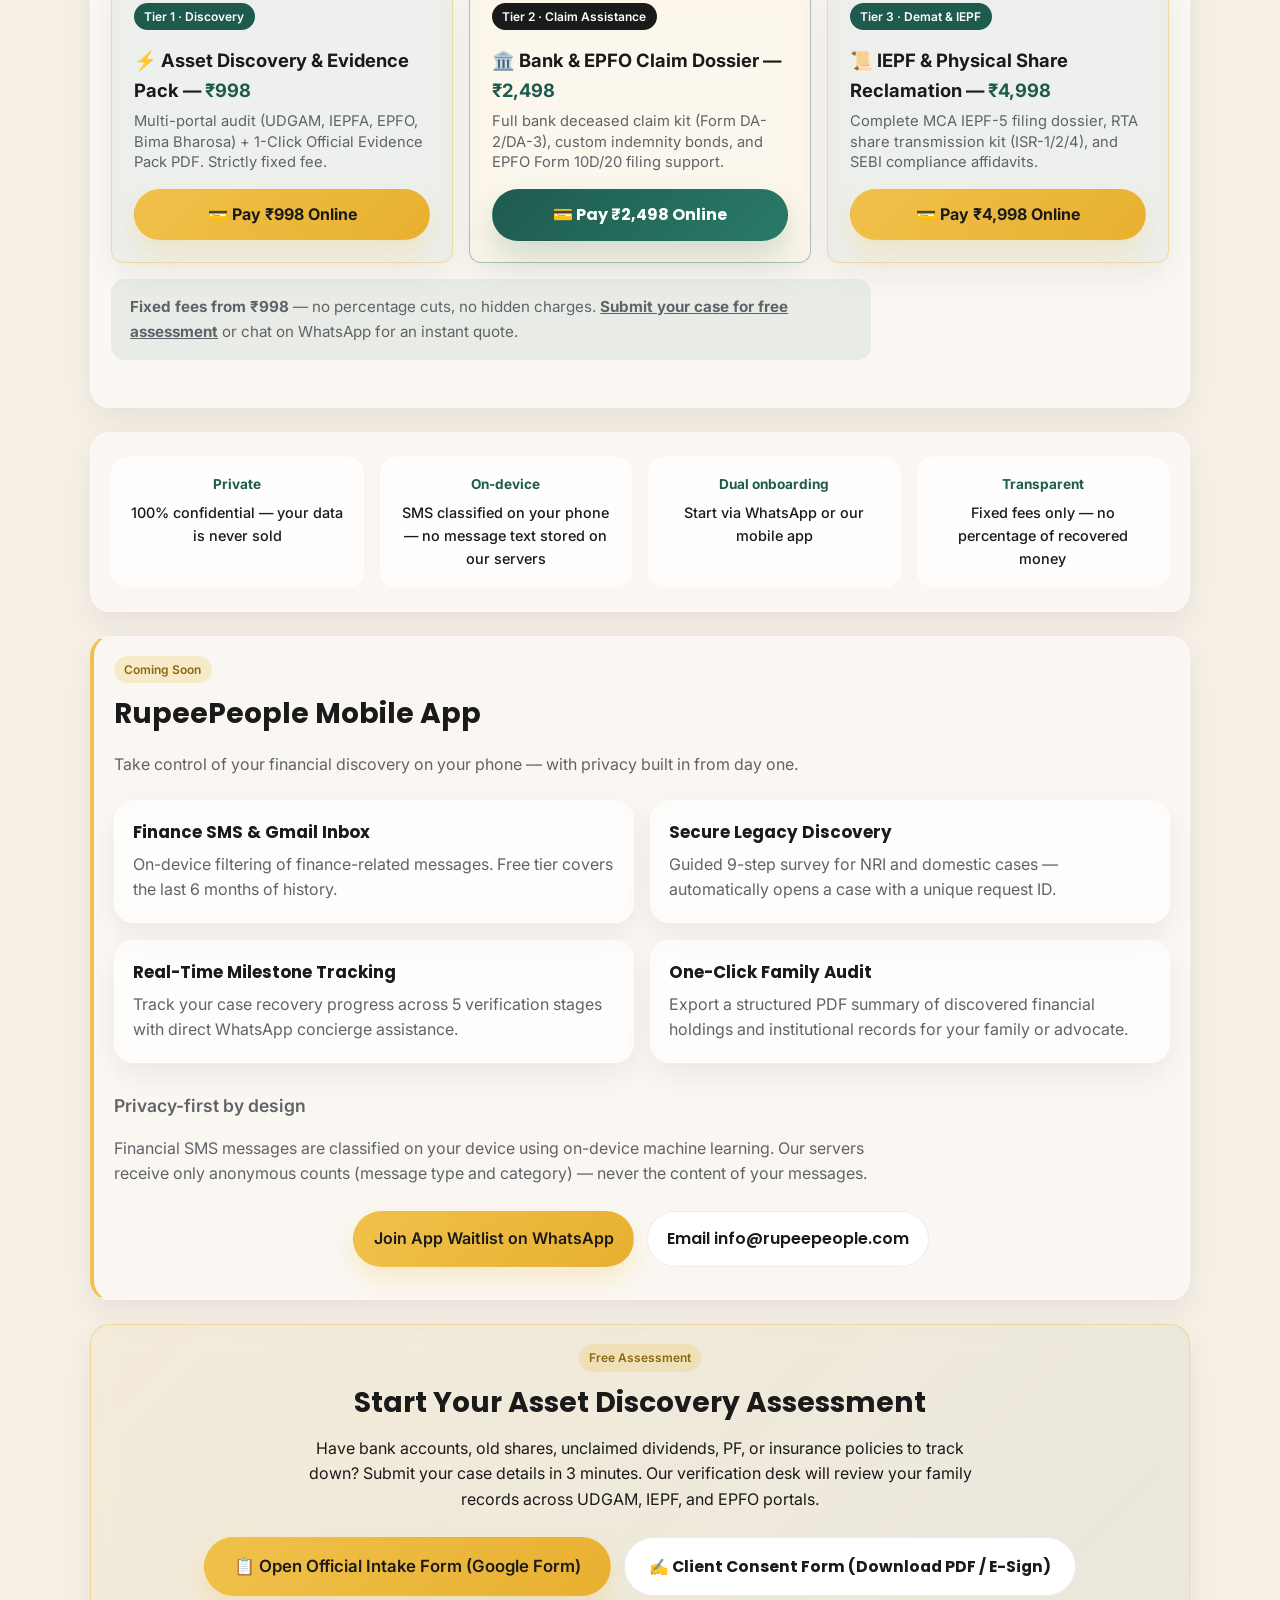
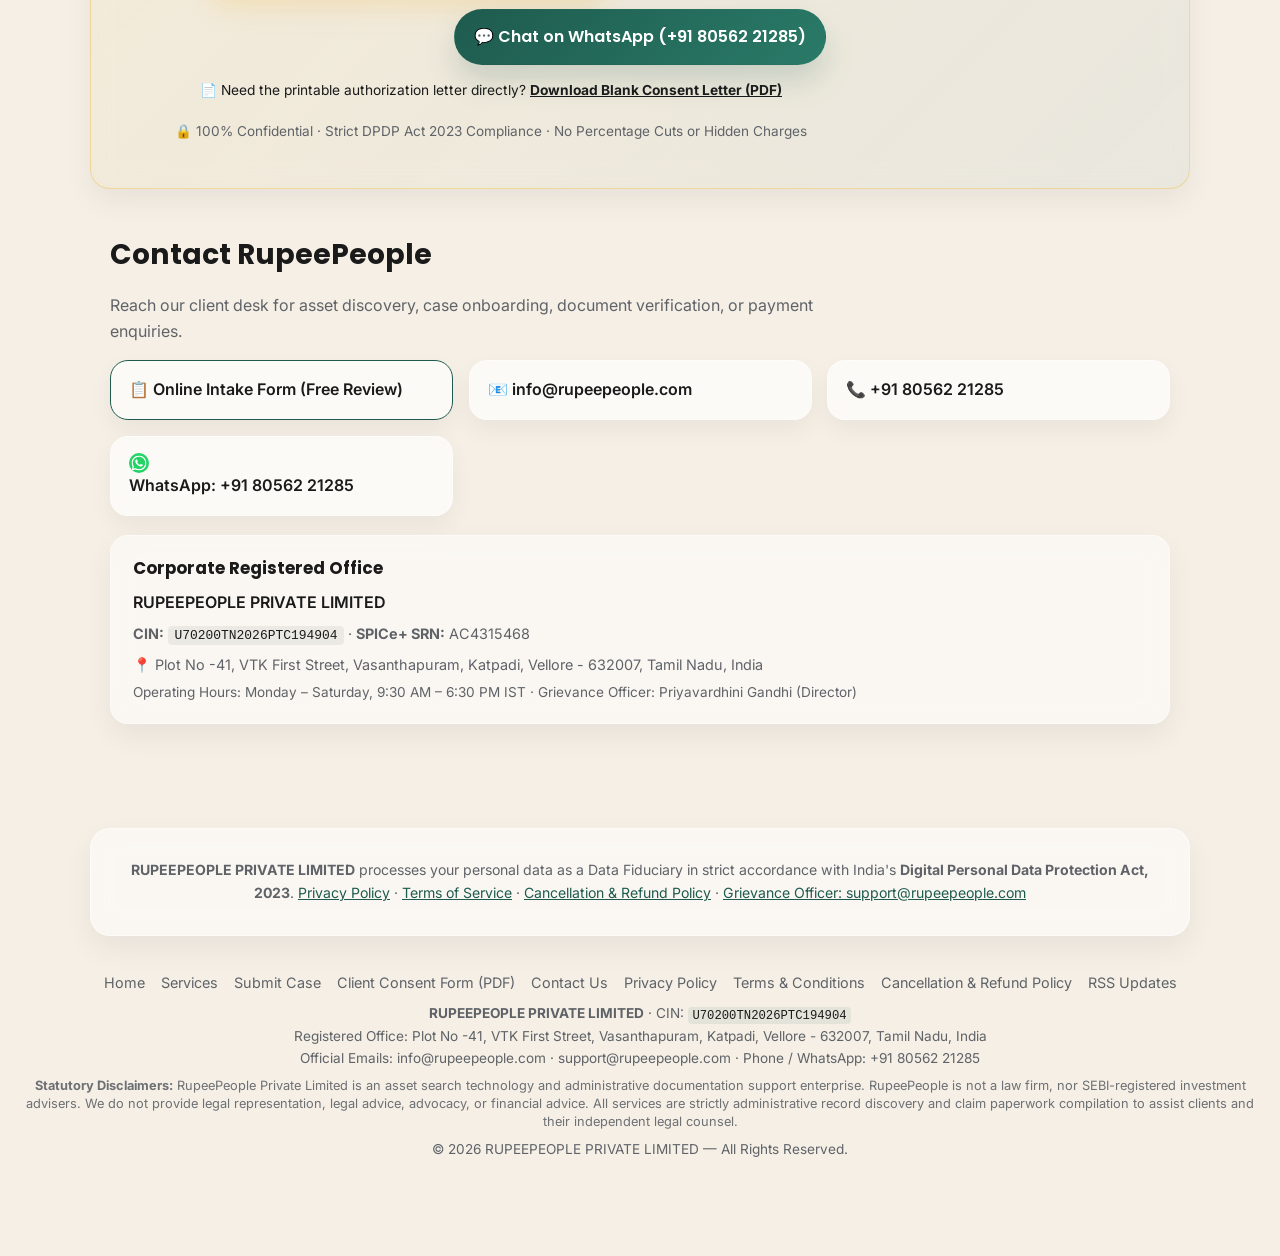
==== commit f6046539: "feat(website): add 24x7 Client Consent PDF download and online digital consent page (consent.html)" ====
--- a/index.html
+++ b/index.html
@@ -100,6 +100,7 @@
       <a href="#hero">Home</a>
       <a href="#services" data-track="pricing" data-track-location="nav">Services</a>
       <a href="#intake" style="color:var(--accent); font-weight:700;" data-track="intake" data-track-location="nav">Submit Case</a>
+      <a href="consent.html">Consent Form</a>
       <a href="#app">Mobile App</a>
       <a href="#contact">Contact</a>
       <a href="privacy.html">Privacy</a>
@@ -273,10 +274,16 @@
       <a href="https://forms.gle/SCwJ1qUGjNNc78xa7" target="_blank" rel="noopener noreferrer" class="rp-btn-gold" style="font-size: 1.05rem; padding: 0.95rem 1.8rem;" id="intake-section-btn" data-track="intake" data-track-location="intake_section">
         📋 Open Official Intake Form (Google Form)
       </a>
+      <a href="consent.html" class="rp-btn-ghost" style="font-size: 0.98rem; padding: 0.9rem 1.5rem; font-weight: 700;">
+        ✍️ Client Consent Form (Download PDF / E-Sign)
+      </a>
       <a href="https://wa.me/918056221285?text=Hi%2C%20I%20have%20an%20unclaimed%20asset%20case" target="_blank" rel="noopener noreferrer" class="rp-btn-primary" data-track="whatsapp" data-track-location="intake_section">
         💬 Chat on WhatsApp (+91 80562 21285)
       </a>
     </div>
+    <p style="margin-top: 0.85rem; font-size: 0.86rem; color: var(--text);">
+      📄 Need the printable authorization letter directly? <a href="RupeePeople_Client_Authorization_and_Consent_Letter.pdf" download="RupeePeople_Client_Authorization_and_Consent_Letter.pdf" style="font-weight:700; text-decoration:underline;">Download Blank Consent Letter (PDF)</a>
+    </p>
     <p style="margin-top: 1.2rem; font-size: 0.85rem; color: var(--muted);">
       🔒 100% Confidential · Strict DPDP Act 2023 Compliance · No Percentage Cuts or Hidden Charges
     </p>
@@ -324,6 +331,7 @@
       <a href="#hero">Home</a>
       <a href="#services" data-track="pricing" data-track-location="footer">Services</a>
       <a href="https://forms.gle/SCwJ1qUGjNNc78xa7" target="_blank" rel="noopener noreferrer" data-track="intake" data-track-location="footer">Submit Case</a>
+      <a href="consent.html">Client Consent Form (PDF)</a>
       <a href="#contact">Contact Us</a>
       <a href="privacy.html">Privacy Policy</a>
       <a href="terms.html">Terms &amp; Conditions</a>
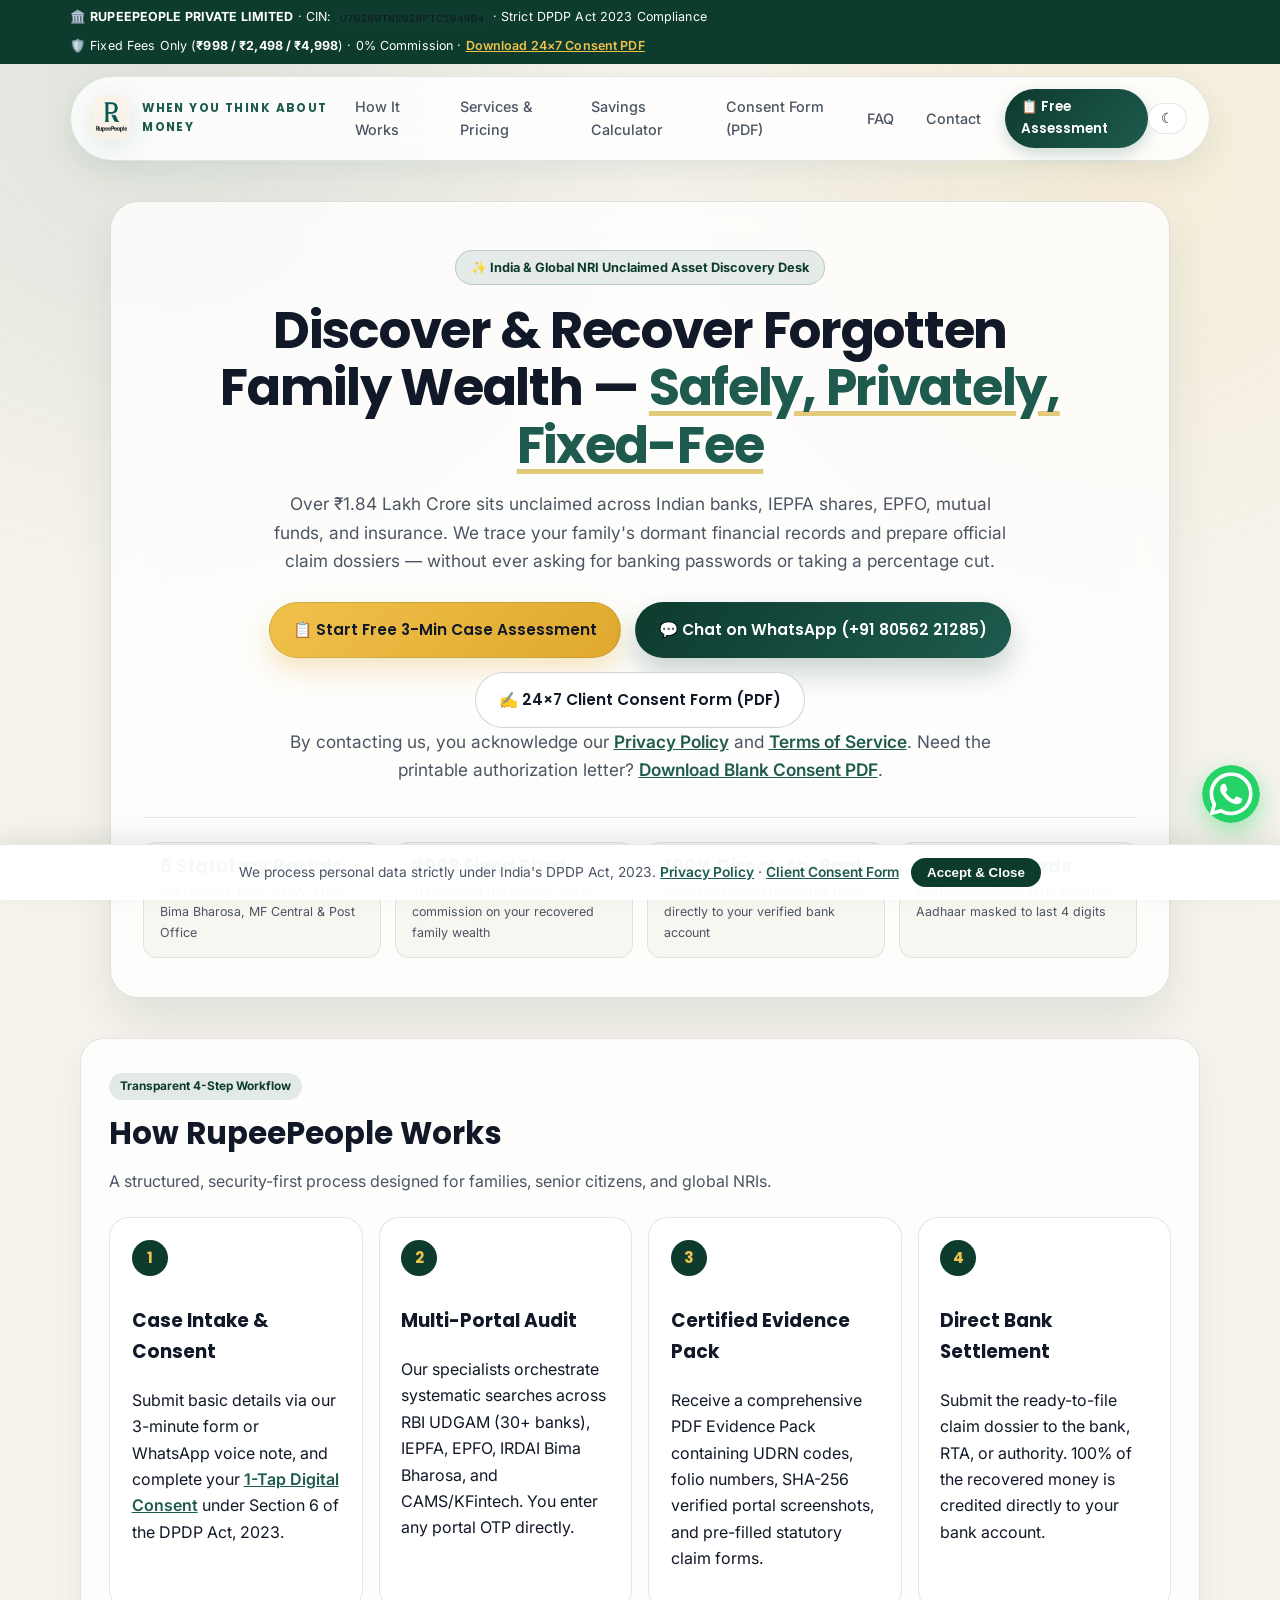
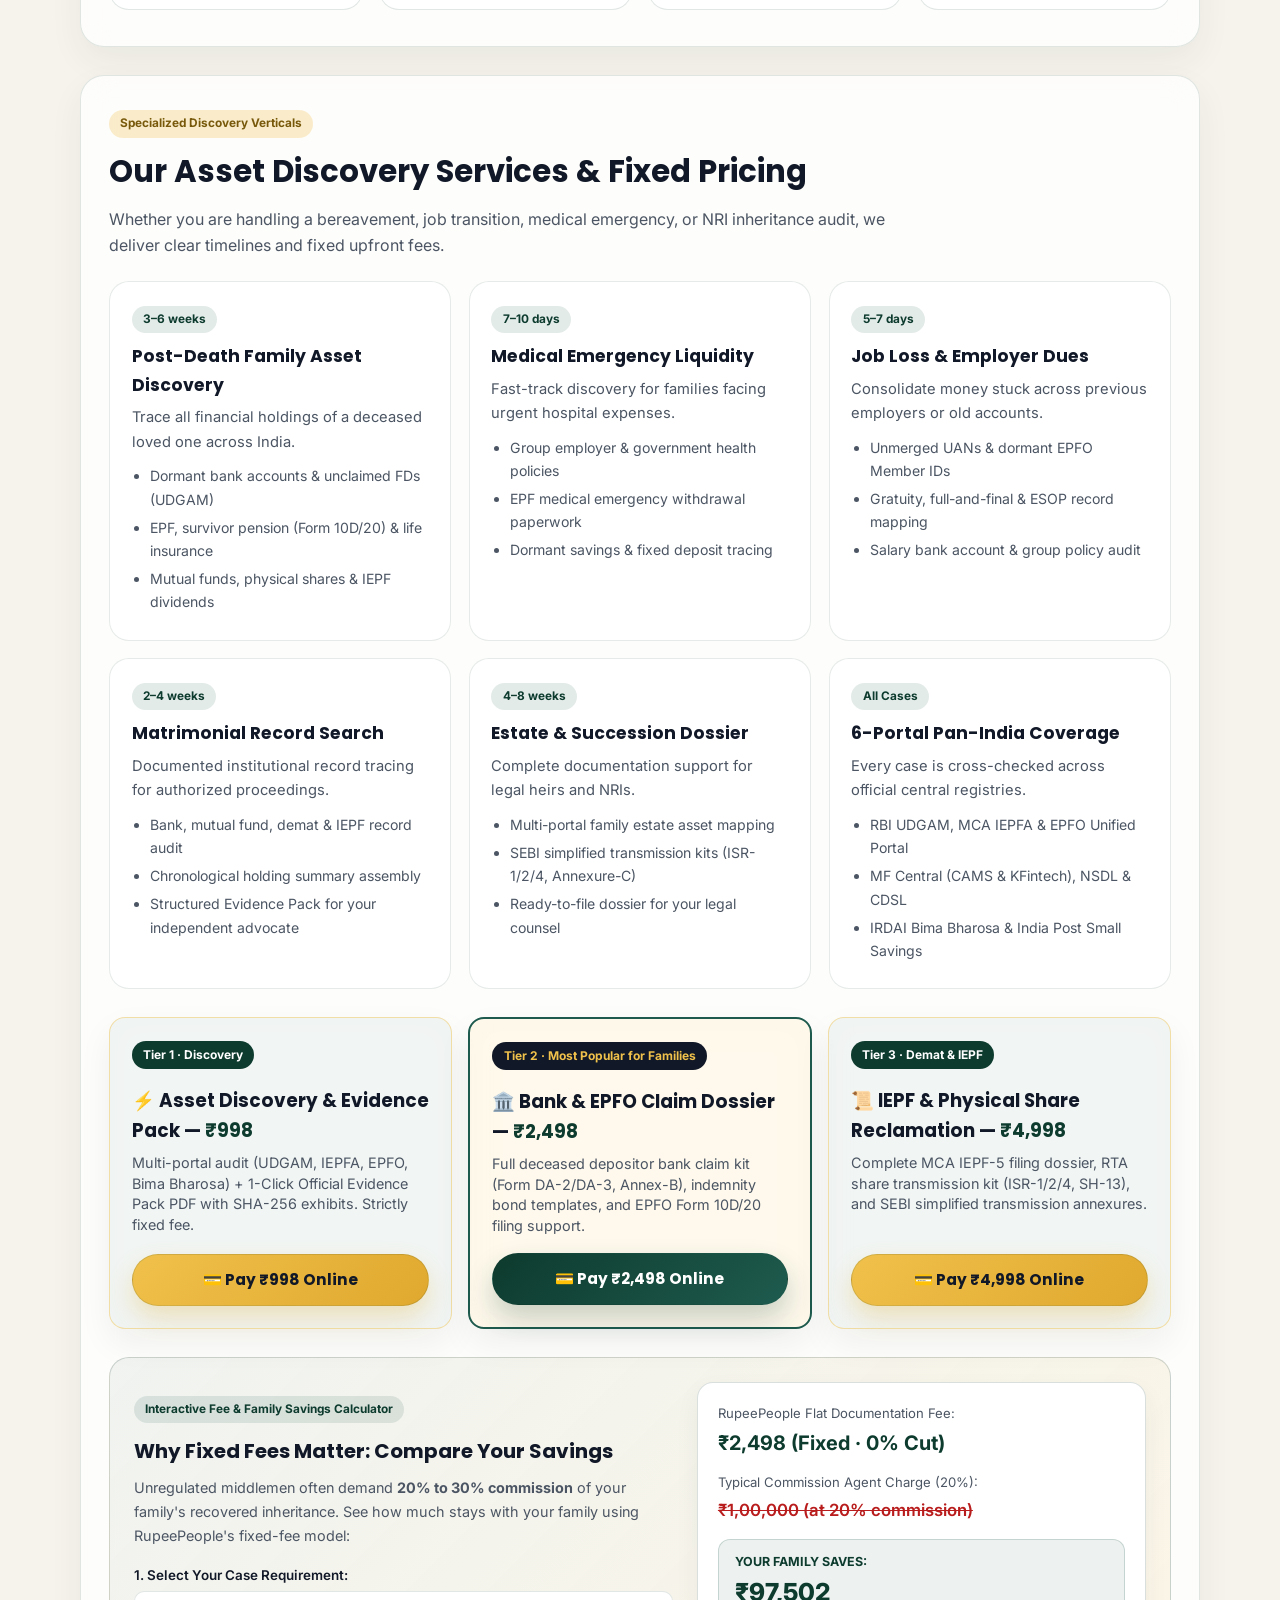
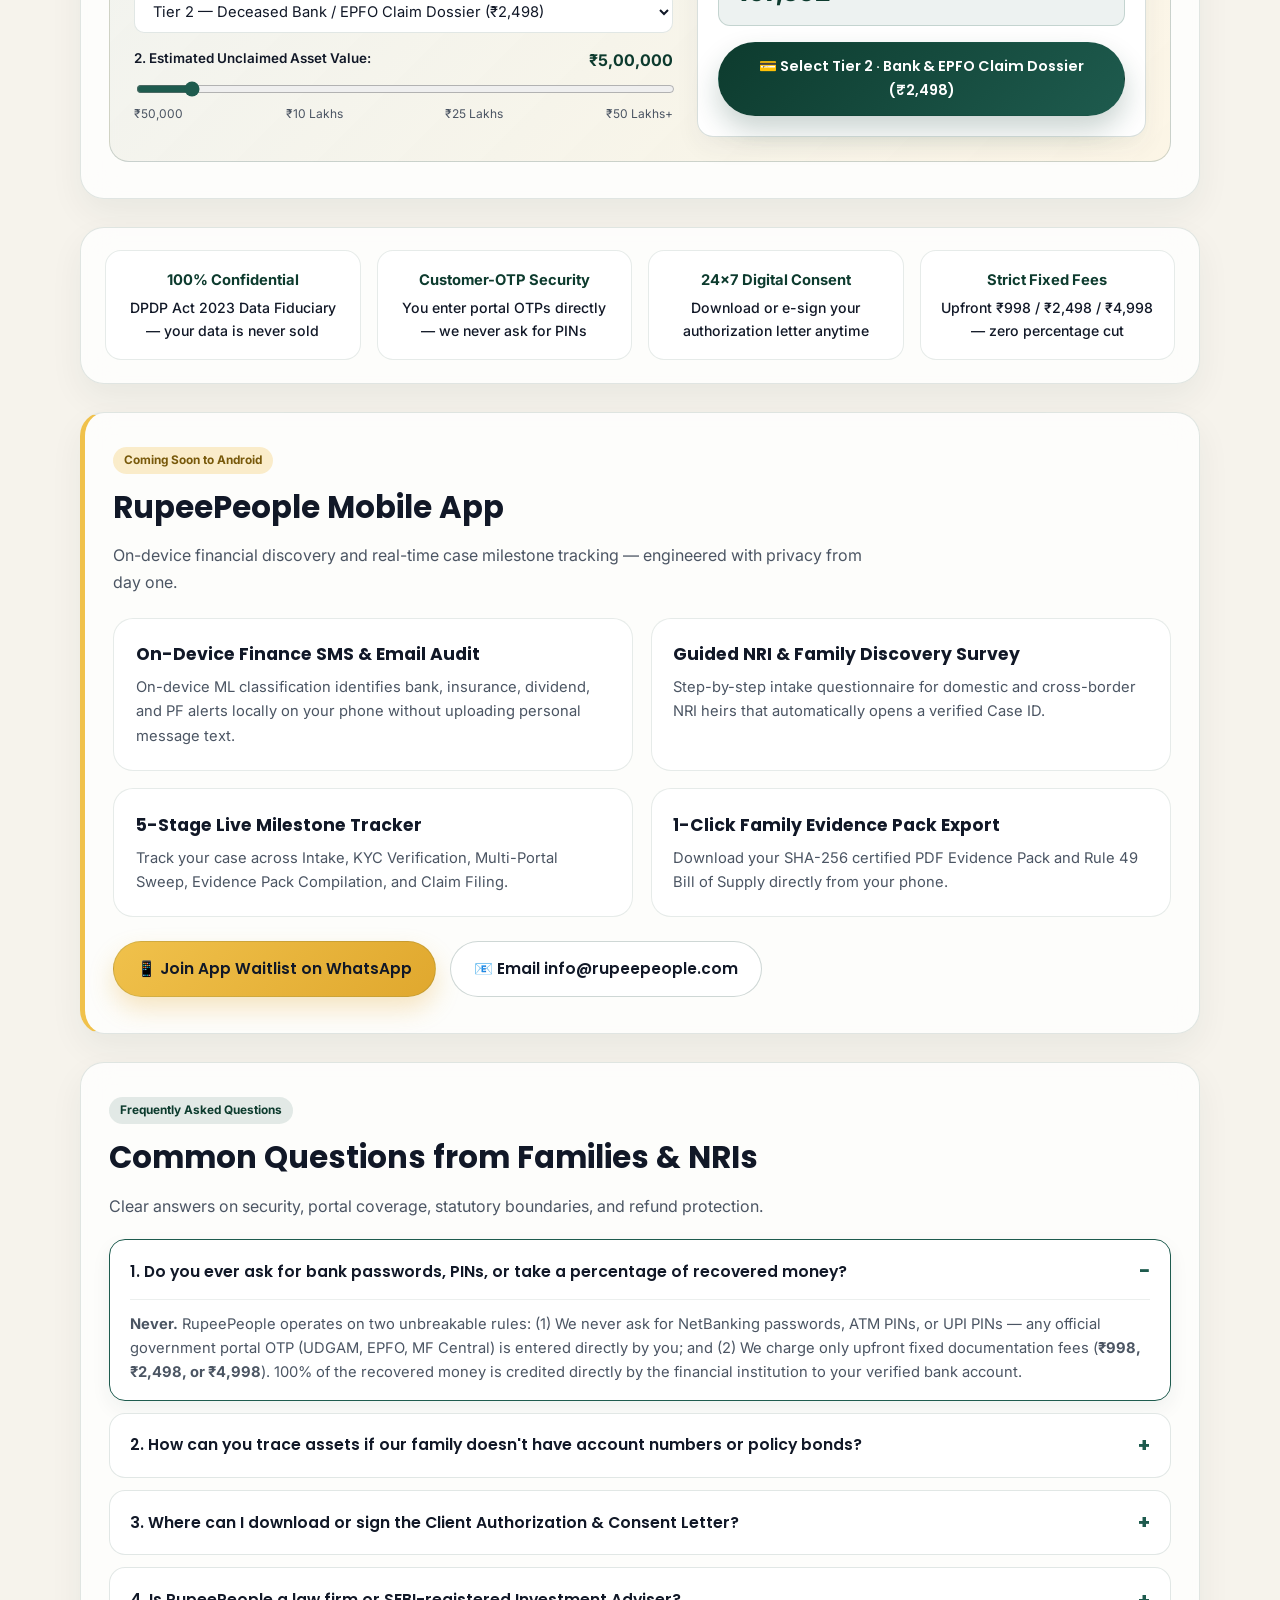
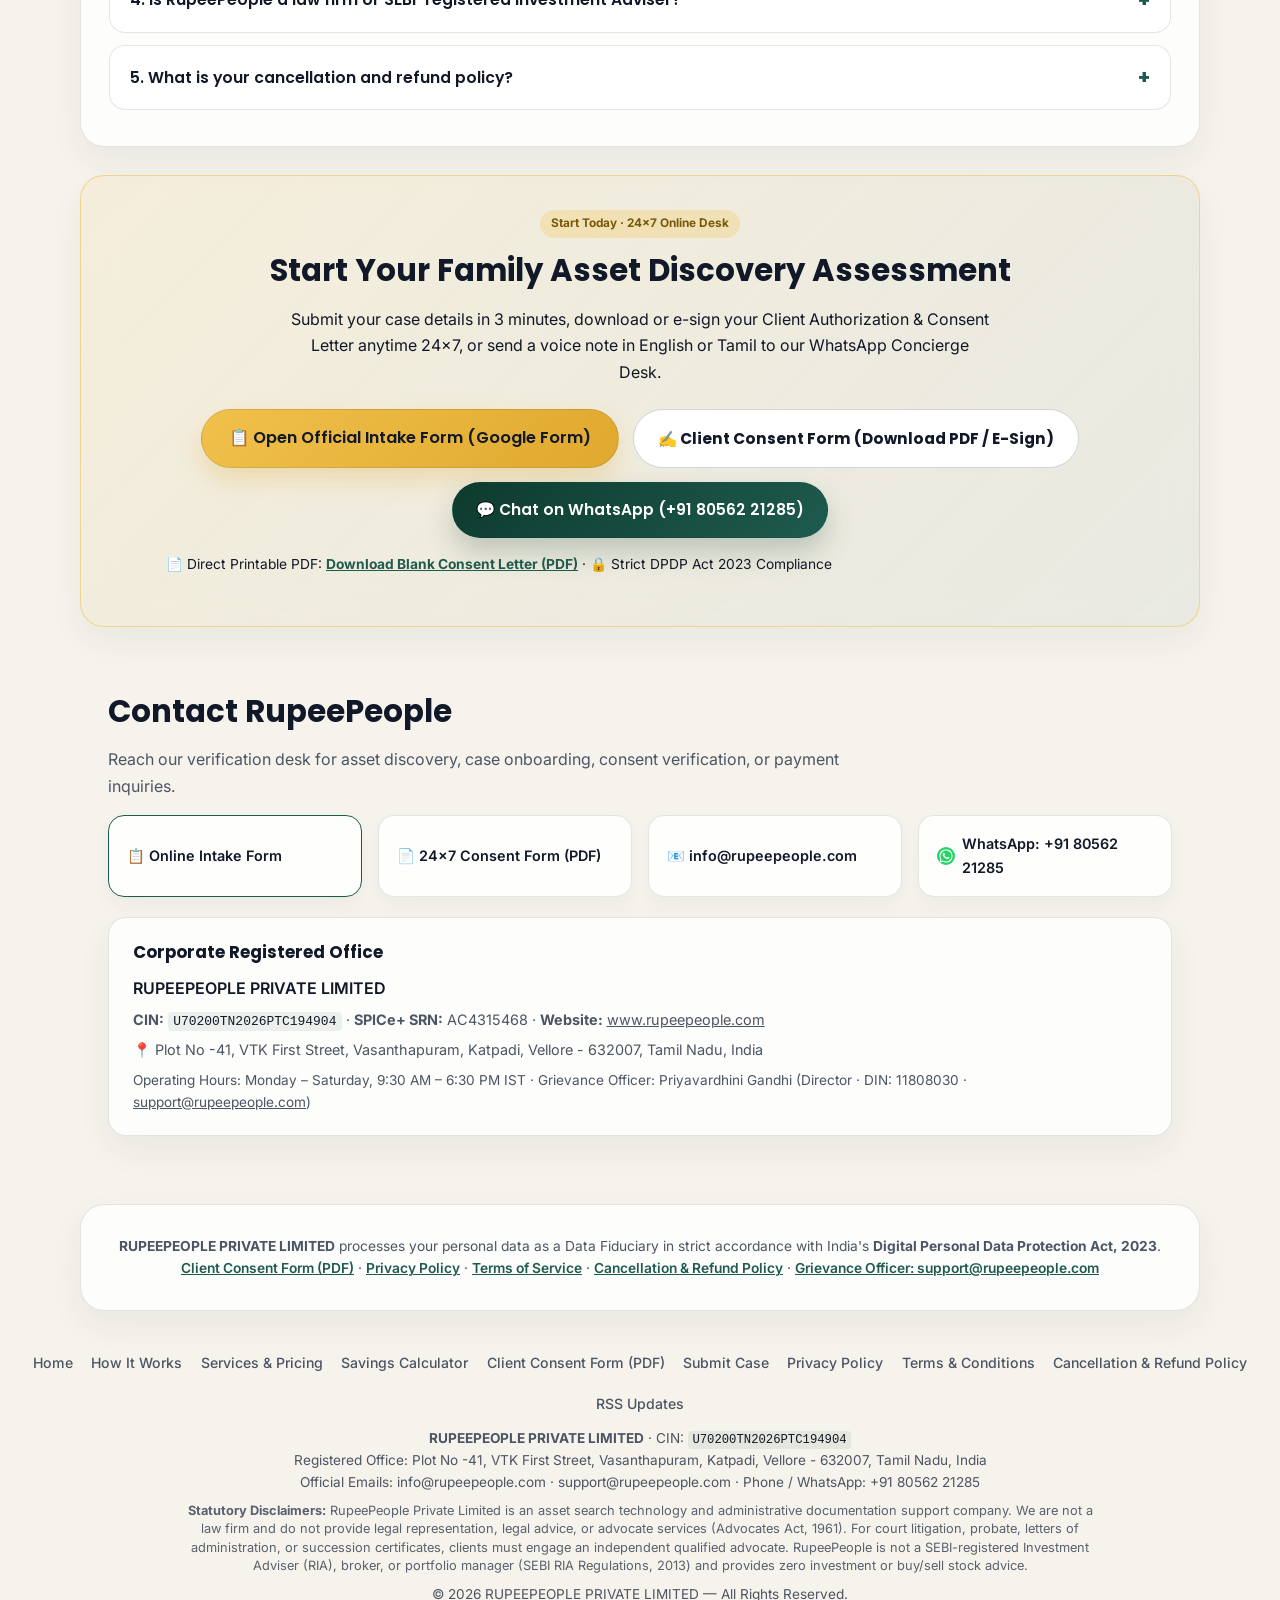
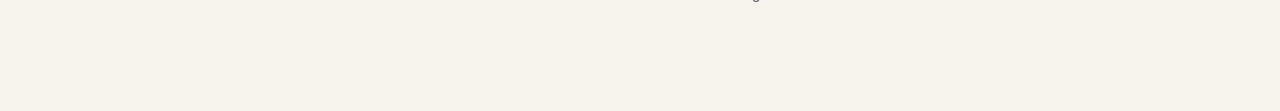
==== commit 02a2a68c: "feat(ui-ux): comprehensive UX upgrade with 4-step workflow, savings calculator, FAQ accordion, and m" ====
--- a/index.html
+++ b/index.html
@@ -5,29 +5,28 @@
   <meta name="viewport" content="width=device-width, initial-scale=1.0" />
 
   <!-- Google Search Console Site Verification -->
-  <!-- Replace GSC_VERIFICATION_TOKEN with your actual verification token from Google Search Console -->
   <meta name="google-site-verification" content="GSC_VERIFICATION_TOKEN" />
 
   <!-- Meta / Facebook Domain Verification -->
   <meta name="facebook-domain-verification" content="6y60jaf14092n9ypqhj8dppetqp397" />
 
   <!-- SEO & Canonical Tags -->
-  <title>RupeePeople — Discover Hidden Financial Assets</title>
-  <meta name="description" content="RupeePeople helps families discover and recover hidden financial assets after death, medical emergencies, job loss, divorce, and inheritance disputes — safely, privately, and quickly." />
+  <title>RupeePeople — Discover &amp; Recover Unclaimed Financial Assets | Fixed Fees from ₹998</title>
+  <meta name="description" content="RupeePeople helps families and NRIs discover unclaimed bank deposits (UDGAM), IEPF shares, EPF, mutual funds, and insurance across India — safely, privately, and at strict fixed fees from ₹998 (0% commission)." />
   <meta name="robots" content="index, follow" />
   <link rel="canonical" href="https://www.rupeepeople.com/" />
 
   <!-- Open Graph / Social Sharing -->
-  <meta property="og:title" content="RupeePeople — Discover Hidden Financial Assets" />
-  <meta property="og:description" content="Asset discovery for families facing death, medical emergencies, job loss, divorce, or inheritance. Fixed fees from ₹998." />
+  <meta property="og:title" content="RupeePeople — Discover &amp; Recover Unclaimed Financial Assets" />
+  <meta property="og:description" content="Multi-portal unclaimed asset discovery &amp; claim documentation for families and NRIs. Fixed fees from ₹998 · Zero percentage commission." />
   <meta property="og:url" content="https://www.rupeepeople.com/" />
   <meta property="og:type" content="website" />
   <meta property="og:image" content="https://www.rupeepeople.com/Logo%20with%20wording.jpeg" />
 
   <!-- Twitter Cards -->
   <meta name="twitter:card" content="summary_large_image" />
-  <meta name="twitter:title" content="RupeePeople — Discover Hidden Financial Assets" />
-  <meta name="twitter:description" content="Asset discovery for families facing death, medical emergencies, job loss, divorce, or inheritance. Fixed fees from ₹998." />
+  <meta name="twitter:title" content="RupeePeople — Discover &amp; Recover Unclaimed Financial Assets" />
+  <meta name="twitter:description" content="Multi-portal unclaimed asset discovery &amp; claim documentation for families and NRIs. Fixed fees from ₹998 · Zero percentage commission." />
   <meta name="twitter:image" content="https://www.rupeepeople.com/Logo%20with%20wording.jpeg" />
 
   <link rel="alternate" type="application/rss+xml" title="RupeePeople Updates" href="/rss.xml" />
@@ -37,7 +36,6 @@
   <link rel="stylesheet" href="style.css" />
 
   <!-- Google tag (gtag.js) - Google Analytics 4 (GA4) -->
-  <!-- Replace G-XXXXXXXXXX with your actual GA4 Measurement ID -->
   <script async src="https://www.googletagmanager.com/gtag/js?id=G-XXXXXXXXXX"></script>
   <script>
     window.dataLayer = window.dataLayer || [];
@@ -48,7 +46,7 @@
     });
   </script>
 
-  <!-- Schema.org Structured Data (JSON-LD) for Google Search Console & SEO -->
+  <!-- Schema.org Structured Data (JSON-LD) -->
   <script type="application/ld+json">
   {
     "@context": "https://schema.org",
@@ -57,7 +55,7 @@
     "alternateName": "RupeePeople",
     "url": "https://www.rupeepeople.com/",
     "logo": "https://www.rupeepeople.com/Logo%20with%20wording.jpeg",
-    "description": "Fixed-fee asset discovery and inheritance documentation service helping families locate unclaimed bank deposits, shares, mutual funds, EPF, and insurance.",
+    "description": "Fixed-fee unclaimed financial asset discovery and claim documentation service helping families locate dormant bank deposits, IEPF shares, mutual funds, EPF, and insurance.",
     "priceRange": "₹998 - ₹4,998",
     "telephone": "+91-8056221285",
     "email": "info@rupeepeople.com",
@@ -71,14 +69,7 @@
     },
     "openingHoursSpecification": {
       "@type": "OpeningHoursSpecification",
-      "dayOfWeek": [
-        "Monday",
-        "Tuesday",
-        "Wednesday",
-        "Thursday",
-        "Friday",
-        "Saturday"
-      ],
+      "dayOfWeek": ["Monday","Tuesday","Wednesday","Thursday","Friday","Saturday"],
       "opens": "09:30",
       "closes": "18:30"
     },
@@ -91,234 +82,392 @@
   <script defer src="script.js"></script>
 </head>
 <body>
+  <!-- Top Statutory & Trust Bar -->
+  <div class="rp-topbar">
+    <div class="rp-topbar-inner">
+      <span>🏛️ <strong>RUPEEPEOPLE PRIVATE LIMITED</strong> · CIN: <code>U70200TN2026PTC194904</code> · Strict DPDP Act 2023 Compliance</span>
+      <span>🛡️ Fixed Fees Only (<strong>₹998 / ₹2,498 / ₹4,998</strong>) · 0% Commission · <a href="consent.html">Download 24×7 Consent PDF</a></span>
+    </div>
+  </div>
+
+  <!-- Main Sticky Navigation -->
   <header class="rp-header">
     <div class="rp-logo-wrap">
-      <a href="#hero"><img src="Logo with wording.jpeg" alt="RupeePeople logo" class="rp-logo rp-logo-animate" /></a>
+      <a href="#hero"><img src="Logo with wording.jpeg" alt="RupeePeople logo" class="rp-logo" fetchpriority="high" decoding="async" /></a>
       <span class="rp-tagline">When you think about money</span>
     </div>
-    <nav class="rp-nav">
-      <a href="#hero">Home</a>
-      <a href="#services" data-track="pricing" data-track-location="nav">Services</a>
-      <a href="#intake" style="color:var(--accent); font-weight:700;" data-track="intake" data-track-location="nav">Submit Case</a>
-      <a href="consent.html">Consent Form</a>
-      <a href="#app">Mobile App</a>
+    <nav class="rp-nav" aria-label="Primary Navigation">
+      <a href="#how-it-works">How It Works</a>
+      <a href="#services" data-track="pricing" data-track-location="nav">Services &amp; Pricing</a>
+      <a href="#calculator">Savings Calculator</a>
+      <a href="consent.html">Consent Form (PDF)</a>
+      <a href="#faq">FAQ</a>
       <a href="#contact">Contact</a>
-      <a href="privacy.html">Privacy</a>
-      <a href="terms.html">Terms</a>
-      <a href="refund-policy.html">Refunds</a>
+      <a href="https://forms.gle/SCwJ1qUGjNNc78xa7" target="_blank" rel="noopener noreferrer" class="rp-nav-cta" data-track="intake" data-track-location="nav">📋 Free Assessment</a>
     </nav>
-    <button class="rp-dark-toggle" id="darkToggle" aria-label="Toggle dark mode">☾</button>
+    <div class="rp-header-actions">
+      <button class="rp-dark-toggle" id="darkToggle" aria-label="Toggle dark mode" title="Toggle Dark/Light Theme">☾</button>
+      <button class="rp-menu-toggle" id="menuToggle" aria-label="Toggle navigation menu" aria-expanded="false">☰ Menu</button>
+    </div>
   </header>
 
+  <!-- Hero Section -->
   <section class="rp-hero" id="hero">
     <div class="rp-hero-inner">
-      <h1>Discover &amp; Recover Hidden Financial Assets — Safely, Privately, Quickly</h1>
-      <p>For families dealing with death, medical emergencies, job loss, divorce, or inheritance disputes — RupeePeople finds money you didn't know existed.</p>
+      <div class="rp-hero-pill">
+        <span>✨ India &amp; Global NRI Unclaimed Asset Discovery Desk</span>
+      </div>
+      <h1>Discover &amp; Recover Forgotten Family Wealth — <span class="rp-highlight">Safely, Privately, Fixed-Fee</span></h1>
+      <p>Over ₹1.84 Lakh Crore sits unclaimed across Indian banks, IEPFA shares, EPFO, mutual funds, and insurance. We trace your family's dormant financial records and prepare official claim dossiers — without ever asking for banking passwords or taking a percentage cut.</p>
       <div class="rp-hero-cta">
-        <a href="https://forms.gle/SCwJ1qUGjNNc78xa7" target="_blank" rel="noopener noreferrer" class="rp-btn-gold" id="hero-intake-btn" data-track="intake" data-track-location="hero">📋 Start Free Asset Assessment</a>
-        <a href="https://wa.me/918056221285?text=Hi%2C%20I%20want%20to%20discover%20unclaimed%20financial%20assets" target="_blank" rel="noopener noreferrer" class="rp-btn-primary" id="hero-wa-btn" data-track="whatsapp" data-track-location="hero">💬 Chat on WhatsApp</a>
-        <a href="#services" class="rp-btn-ghost" id="hero-pricing-btn" data-track="pricing" data-track-location="hero">Services &amp; Pricing</a>
-      </div>
-      <p class="rp-consent-note">By contacting us, you acknowledge our <a href="privacy.html">Privacy Policy</a> and consent to processing for asset discovery purposes.</p>
-    </div>
-  </section>
-
+        <a href="https://forms.gle/SCwJ1qUGjNNc78xa7" target="_blank" rel="noopener noreferrer" class="rp-btn-gold" id="hero-intake-btn" data-track="intake" data-track-location="hero">📋 Start Free 3-Min Case Assessment</a>
+        <a href="https://wa.me/918056221285?text=Hello%20RupeePeople%2C%20I%20want%20to%20discover%20unclaimed%20financial%20assets" target="_blank" rel="noopener noreferrer" class="rp-btn-primary" id="hero-wa-btn" data-track="whatsapp" data-track-location="hero">💬 Chat on WhatsApp (+91 80562 21285)</a>
+        <a href="consent.html" class="rp-btn-ghost" id="hero-consent-btn">✍️ 24×7 Client Consent Form (PDF)</a>
+      </div>
+      <p class="rp-consent-note">
+        By contacting us, you acknowledge our <a href="privacy.html">Privacy Policy</a> and <a href="terms.html">Terms of Service</a>. Need the printable authorization letter? <a href="RupeePeople_Client_Authorization_and_Consent_Letter.pdf" download="RupeePeople_Client_Authorization_and_Consent_Letter.pdf">Download Blank Consent PDF</a>.
+      </p>
+
+      <!-- Authority Metrics Strip -->
+      <div class="rp-hero-metrics">
+        <div class="rp-metric-item">
+          <div class="rp-metric-val">6 Statutory Portals</div>
+          <div class="rp-metric-lbl">RBI UDGAM, MCA IEPFA, EPFO, Bima Bharosa, MF Central &amp; Post Office</div>
+        </div>
+        <div class="rp-metric-item">
+          <div class="rp-metric-val">₹998 Fixed Start</div>
+          <div class="rp-metric-lbl">Transparent flat pricing — 0% commission on your recovered family wealth</div>
+        </div>
+        <div class="rp-metric-item">
+          <div class="rp-metric-val">100% Direct-to-Bank</div>
+          <div class="rp-metric-lbl">Institutions credit recovered funds directly to your verified bank account</div>
+        </div>
+        <div class="rp-metric-item">
+          <div class="rp-metric-val">Zero Passwords</div>
+          <div class="rp-metric-lbl">Customer-entered OTP workflow; Aadhaar masked to last 4 digits</div>
+        </div>
+      </div>
+    </div>
+  </section>
+
+  <!-- 4-Step Visual Process Section -->
+  <section class="rp-section rp-glass" id="how-it-works">
+    <span class="rp-badge">Transparent 4-Step Workflow</span>
+    <h2>How RupeePeople Works</h2>
+    <p>A structured, security-first process designed for families, senior citizens, and global NRIs.</p>
+    <div class="rp-grid-4">
+      <article class="rp-step-card">
+        <div class="rp-step-num">1</div>
+        <h3>Case Intake &amp; Consent</h3>
+        <p>Submit basic details via our 3-minute form or WhatsApp voice note, and complete your <a href="consent.html" style="color:var(--accent-2); font-weight:600; text-decoration:underline;">1-Tap Digital Consent</a> under Section 6 of the DPDP Act, 2023.</p>
+      </article>
+      <article class="rp-step-card">
+        <div class="rp-step-num">2</div>
+        <h3>Multi-Portal Audit</h3>
+        <p>Our specialists orchestrate systematic searches across RBI UDGAM (30+ banks), IEPFA, EPFO, IRDAI Bima Bharosa, and CAMS/KFintech. You enter any portal OTP directly.</p>
+      </article>
+      <article class="rp-step-card">
+        <div class="rp-step-num">3</div>
+        <h3>Certified Evidence Pack</h3>
+        <p>Receive a comprehensive PDF Evidence Pack containing UDRN codes, folio numbers, SHA-256 verified portal screenshots, and pre-filled statutory claim forms.</p>
+      </article>
+      <article class="rp-step-card">
+        <div class="rp-step-num">4</div>
+        <h3>Direct Bank Settlement</h3>
+        <p>Submit the ready-to-file claim dossier to the bank, RTA, or authority. 100% of the recovered money is credited directly to your bank account.</p>
+      </article>
+    </div>
+  </section>
+
+  <!-- Services & Pricing Section -->
   <section class="rp-section rp-glass" id="services">
-    <h2>Our Asset Discovery Services</h2>
-    <p>We help you discover and recover bank accounts, PF, mutual funds, shares, IEPF, insurance, and more — with clear timelines and fixed fees.</p>
+    <span class="rp-badge rp-badge-gold">Specialized Discovery Verticals</span>
+    <h2>Our Asset Discovery Services &amp; Fixed Pricing</h2>
+    <p>Whether you are handling a bereavement, job transition, medical emergency, or NRI inheritance audit, we deliver clear timelines and fixed upfront fees.</p>
     <div class="rp-grid">
-      <article class="rp-card rp-glass">
+      <article class="rp-card">
         <span class="rp-badge">3–6 weeks</span>
-        <h3>Post-Death Asset Discovery</h3>
-        <p>Discover all financial assets of a deceased loved one.</p>
+        <h3>Post-Death Family Asset Discovery</h3>
+        <p>Trace all financial holdings of a deceased loved one across India.</p>
         <ul>
-          <li>Bank accounts &amp; FDs</li>
-          <li>EPF, pension &amp; insurance</li>
-          <li>Mutual funds, shares &amp; IEPF</li>
+          <li>Dormant bank accounts &amp; unclaimed FDs (UDGAM)</li>
+          <li>EPF, survivor pension (Form 10D/20) &amp; life insurance</li>
+          <li>Mutual funds, physical shares &amp; IEPF dividends</li>
         </ul>
       </article>
-      <article class="rp-card rp-glass">
+      <article class="rp-card">
         <span class="rp-badge">7–10 days</span>
-        <h3>Medical Emergency</h3>
-        <p>For families struggling with hospital bills.</p>
+        <h3>Medical Emergency Liquidity</h3>
+        <p>Fast-track discovery for families facing urgent hospital expenses.</p>
         <ul>
-          <li>Employer &amp; government insurance</li>
-          <li>PF emergency withdrawal</li>
-          <li>Accident &amp; credit card insurance</li>
+          <li>Group employer &amp; government health policies</li>
+          <li>EPF medical emergency withdrawal paperwork</li>
+          <li>Dormant savings &amp; fixed deposit tracing</li>
         </ul>
       </article>
-      <article class="rp-card rp-glass">
+      <article class="rp-card">
         <span class="rp-badge">5–7 days</span>
-        <h3>Job Loss</h3>
-        <p>Find money stuck with employers or forgotten investments.</p>
+        <h3>Job Loss &amp; Employer Dues</h3>
+        <p>Consolidate money stuck across previous employers or old accounts.</p>
         <ul>
-          <li>Pending salary &amp; PF balance</li>
-          <li>Gratuity &amp; ESOP/RSU</li>
-          <li>Reimbursements &amp; insurance</li>
+          <li>Unmerged UANs &amp; dormant EPFO Member IDs</li>
+          <li>Gratuity, full-and-final &amp; ESOP record mapping</li>
+          <li>Salary bank account &amp; group policy audit</li>
         </ul>
       </article>
-      <article class="rp-card rp-glass">
+      <article class="rp-card">
         <span class="rp-badge">2–4 weeks</span>
         <h3>Matrimonial Record Search</h3>
-        <p>Documented asset tracing for authorized family proceedings.</p>
+        <p>Documented institutional record tracing for authorized proceedings.</p>
         <ul>
-          <li>Bank, MF, shares &amp; IEPF audit</li>
-          <li>Institutional record assembly</li>
-          <li>Evidence pack for your advocate</li>
+          <li>Bank, mutual fund, demat &amp; IEPF record audit</li>
+          <li>Chronological holding summary assembly</li>
+          <li>Structured Evidence Pack for your independent advocate</li>
         </ul>
       </article>
-      <article class="rp-card rp-glass">
+      <article class="rp-card">
         <span class="rp-badge">4–8 weeks</span>
-        <h3>Estate &amp; Succession Search</h3>
-        <p>For families resolving estate and succession claims.</p>
+        <h3>Estate &amp; Succession Dossier</h3>
+        <p>Complete documentation support for legal heirs and NRIs.</p>
         <ul>
-          <li>Multi-portal asset mapping</li>
-          <li>Document dossier for legal counsel</li>
-          <li>Statutory transmission forms</li>
+          <li>Multi-portal family estate asset mapping</li>
+          <li>SEBI simplified transmission kits (ISR-1/2/4, Annexure-C)</li>
+          <li>Ready-to-file dossier for your legal counsel</li>
         </ul>
       </article>
-      <article class="rp-card rp-glass">
-        <span class="rp-badge">All cases</span>
-        <h3>Portal Coverage</h3>
-        <p>Systematic searches across government and financial portals.</p>
+      <article class="rp-card">
+        <span class="rp-badge">All Cases</span>
+        <h3>6-Portal Pan-India Coverage</h3>
+        <p>Every case is cross-checked across official central registries.</p>
         <ul>
-          <li>UDGAM, EPFO, IEPF</li>
-          <li>CAMS, KFintech, NSDL, CDSL</li>
-          <li>Bima Bharosa &amp; Post Office</li>
+          <li>RBI UDGAM, MCA IEPFA &amp; EPFO Unified Portal</li>
+          <li>MF Central (CAMS &amp; KFintech), NSDL &amp; CDSL</li>
+          <li>IRDAI Bima Bharosa &amp; India Post Small Savings</li>
         </ul>
       </article>
     </div>
+
+    <!-- 3 Official Pricing Tiers -->
     <div class="rp-pricing-grid" style="margin-top:28px; display:grid; grid-template-columns:repeat(auto-fit, minmax(280px, 1fr)); gap:16px;">
-      <div class="rp-pricing-card rp-glass" style="padding:22px; border-radius:12px; border:1px solid rgba(240,193,75,0.45); background:rgba(30,91,78,0.07); display:flex; flex-direction:column; justify-content:space-between; gap:16px;">
-        <div>
-          <span class="rp-badge" style="background:var(--primary, #1E5B4E); color:#fff; font-size:0.75rem;">Tier 1 · Discovery</span>
-          <h4 style="margin:8px 0 6px 0; font-size:1.15rem; color:var(--text, #1A1A1A);">⚡ Asset Discovery &amp; Evidence Pack — <strong style="color:var(--primary, #1E5B4E);">₹998</strong></h4>
-          <p style="margin:0; font-size:0.92rem; color:var(--muted, #666); line-height:1.4;">Multi-portal audit (UDGAM, IEPFA, EPFO, Bima Bharosa) + 1-Click Official Evidence Pack PDF. Strictly fixed fee.</p>
+      <div class="rp-pricing-card rp-glass" style="padding:22px; border-radius:16px; border:1px solid rgba(240,193,75,0.45); background:rgba(30,91,78,0.06); display:flex; flex-direction:column; justify-content:space-between; gap:16px;">
+        <div>
+          <span class="rp-badge" style="background:var(--accent, #0D3B2E); color:#fff; font-size:0.75rem;">Tier 1 · Discovery</span>
+          <h4 style="margin:8px 0 6px 0; font-size:1.15rem; color:var(--text);">⚡ Asset Discovery &amp; Evidence Pack — <strong style="color:var(--accent);">₹998</strong></h4>
+          <p style="margin:0; font-size:0.9rem; color:var(--muted); line-height:1.45;">Multi-portal audit (UDGAM, IEPFA, EPFO, Bima Bharosa) + 1-Click Official Evidence Pack PDF with SHA-256 exhibits. Strictly fixed fee.</p>
         </div>
         <div>
           <a href="https://rzp.io/rzp/ebihggYp" target="_blank" rel="noopener noreferrer" class="rp-btn-gold" id="btn-pay-998" style="font-weight:700; width:100%; text-align:center; padding:12px 16px; text-decoration:none; display:inline-block; box-sizing:border-box;">💳 Pay ₹998 Online</a>
         </div>
       </div>
 
-      <div class="rp-pricing-card rp-glass" style="padding:22px; border-radius:12px; border:1px solid rgba(30,91,78,0.35); background:rgba(240,193,75,0.08); display:flex; flex-direction:column; justify-content:space-between; gap:16px;">
-        <div>
-          <span class="rp-badge" style="background:#1A1A1A; color:#fff; font-size:0.75rem;">Tier 2 · Claim Assistance</span>
-          <h4 style="margin:8px 0 6px 0; font-size:1.15rem; color:var(--text, #1A1A1A);">🏛️ Bank &amp; EPFO Claim Dossier — <strong style="color:var(--primary, #1E5B4E);">₹2,498</strong></h4>
-          <p style="margin:0; font-size:0.92rem; color:var(--muted, #666); line-height:1.4;">Full bank deceased claim kit (Form DA-2/DA-3), custom indemnity bonds, and EPFO Form 10D/20 filing support.</p>
+      <div class="rp-pricing-card rp-glass" style="padding:22px; border-radius:16px; border:2px solid var(--accent-2); background:rgba(240,193,75,0.10); display:flex; flex-direction:column; justify-content:space-between; gap:16px;">
+        <div>
+          <span class="rp-badge" style="background:#111827; color:#F0C14B; font-size:0.75rem;">Tier 2 · Most Popular for Families</span>
+          <h4 style="margin:8px 0 6px 0; font-size:1.15rem; color:var(--text);">🏛️ Bank &amp; EPFO Claim Dossier — <strong style="color:var(--accent);">₹2,498</strong></h4>
+          <p style="margin:0; font-size:0.9rem; color:var(--muted); line-height:1.45;">Full deceased depositor bank claim kit (Form DA-2/DA-3, Annex-B), indemnity bond templates, and EPFO Form 10D/20 filing support.</p>
         </div>
         <div>
           <a href="https://rzp.io/rzp/unL0ZyZx" target="_blank" rel="noopener noreferrer" class="rp-btn-primary" id="btn-pay-2498" style="font-weight:700; width:100%; text-align:center; padding:12px 16px; text-decoration:none; display:inline-block; box-sizing:border-box;">💳 Pay ₹2,498 Online</a>
         </div>
       </div>
 
-      <div class="rp-pricing-card rp-glass" style="padding:22px; border-radius:12px; border:1px solid rgba(240,193,75,0.45); background:rgba(30,91,78,0.07); display:flex; flex-direction:column; justify-content:space-between; gap:16px;">
-        <div>
-          <span class="rp-badge" style="background:var(--primary, #1E5B4E); color:#fff; font-size:0.75rem;">Tier 3 · Demat &amp; IEPF</span>
-          <h4 style="margin:8px 0 6px 0; font-size:1.15rem; color:var(--text, #1A1A1A);">📜 IEPF &amp; Physical Share Reclamation — <strong style="color:var(--primary, #1E5B4E);">₹4,998</strong></h4>
-          <p style="margin:0; font-size:0.92rem; color:var(--muted, #666); line-height:1.4;">Complete MCA IEPF-5 filing dossier, RTA share transmission kit (ISR-1/2/4), and SEBI compliance affidavits.</p>
+      <div class="rp-pricing-card rp-glass" style="padding:22px; border-radius:16px; border:1px solid rgba(240,193,75,0.45); background:rgba(30,91,78,0.06); display:flex; flex-direction:column; justify-content:space-between; gap:16px;">
+        <div>
+          <span class="rp-badge" style="background:var(--accent, #0D3B2E); color:#fff; font-size:0.75rem;">Tier 3 · Demat &amp; IEPF</span>
+          <h4 style="margin:8px 0 6px 0; font-size:1.15rem; color:var(--text);">📜 IEPF &amp; Physical Share Reclamation — <strong style="color:var(--accent);">₹4,998</strong></h4>
+          <p style="margin:0; font-size:0.9rem; color:var(--muted); line-height:1.45;">Complete MCA IEPF-5 filing dossier, RTA share transmission kit (ISR-1/2/4, SH-13), and SEBI simplified transmission annexures.</p>
         </div>
         <div>
           <a href="https://rzp.io/rzp/d5tkRCG" target="_blank" rel="noopener noreferrer" class="rp-btn-gold" id="btn-pay-4998" style="font-weight:700; width:100%; text-align:center; padding:12px 16px; text-decoration:none; display:inline-block; box-sizing:border-box;">💳 Pay ₹4,998 Online</a>
         </div>
       </div>
     </div>
-    <p class="rp-pricing-note" style="margin-top:16px;"><strong>Fixed fees from ₹998</strong> — no percentage cuts, no hidden charges. <a href="https://forms.gle/SCwJ1qUGjNNc78xa7" target="_blank" rel="noopener noreferrer" style="font-weight:700; text-decoration:underline;" data-track="intake" data-track-location="pricing_note">Submit your case for free assessment</a> or <a href="https://wa.me/918056221285" target="_blank" rel="noopener noreferrer" data-track="whatsapp" data-track-location="pricing_note">chat on WhatsApp</a> for an instant quote.</p>
-  </section>
-
+
+    <!-- Interactive Fixed-Fee vs. Broker Commission Savings Estimator -->
+    <div class="rp-estimator" id="calculator">
+      <div class="rp-estimator-grid">
+        <div>
+          <span class="rp-badge">Interactive Fee &amp; Family Savings Calculator</span>
+          <h3 style="margin:0.2rem 0 0.5rem; font-size:1.25rem;">Why Fixed Fees Matter: Compare Your Savings</h3>
+          <p style="margin:0 0 1rem; font-size:0.9rem; color:var(--muted);">
+            Unregulated middlemen often demand <strong>20% to 30% commission</strong> of your family's recovered inheritance. See how much stays with your family using RupeePeople's fixed-fee model:
+          </p>
+          <div style="margin-bottom:0.85rem;">
+            <label for="estTierSelect" style="display:block; font-size:0.84rem; font-weight:600; margin-bottom:0.3rem;">1. Select Your Case Requirement:</label>
+            <select id="estTierSelect" style="width:100%; padding:0.65rem 0.85rem; border-radius:10px; border:1px solid var(--border); font-family:inherit; font-size:0.92rem; background:#fff; color:#111827;">
+              <option value="998">Tier 1 — Multi-Portal Discovery &amp; Evidence Pack (₹998)</option>
+              <option value="2498" selected>Tier 2 — Deceased Bank / EPFO Claim Dossier (₹2,498)</option>
+              <option value="4998">Tier 3 — IEPF &amp; Physical Share Transmission Kit (₹4,998)</option>
+            </select>
+          </div>
+          <div>
+            <label for="estAssetAmount" style="display:flex; justify-content:space-between; font-size:0.84rem; font-weight:600; margin-bottom:0.3rem;">
+              <span>2. Estimated Unclaimed Asset Value:</span>
+              <strong id="outEstAssetLbl" style="color:var(--accent); font-size:1rem;">₹5,00,000</strong>
+            </label>
+            <input type="range" id="estAssetAmount" min="50000" max="5000000" step="50000" value="500000" style="width:100%; accent-color:var(--accent-2); cursor:pointer;" />
+            <div style="display:flex; justify-content:space-between; font-size:0.75rem; color:var(--muted);">
+              <span>₹50,000</span>
+              <span>₹10 Lakhs</span>
+              <span>₹25 Lakhs</span>
+              <span>₹50 Lakhs+</span>
+            </div>
+          </div>
+        </div>
+
+        <div class="rp-estimator-result">
+          <div style="font-size:0.82rem; color:var(--muted); margin-bottom:0.2rem;">RupeePeople Flat Documentation Fee:</div>
+          <div id="outEstRpFee" style="font-size:1.25rem; font-weight:700; color:var(--accent); margin-bottom:0.75rem;">₹2,498 (Fixed · 0% Cut)</div>
+
+          <div style="font-size:0.82rem; color:var(--muted); margin-bottom:0.2rem;">Typical Commission Agent Charge (20%):</div>
+          <div id="outEstBrokerFee" style="font-size:1.05rem; font-weight:600; color:#B91C1C; text-decoration:line-through; margin-bottom:0.85rem;">₹1,00,000 (at 20% commission)</div>
+
+          <div style="padding:0.75rem 1rem; border-radius:12px; background:rgba(30,91,78,0.08); border:1px solid rgba(30,91,78,0.2); margin-bottom:1rem;">
+            <div style="font-size:0.78rem; font-weight:700; text-transform:uppercase; color:var(--accent);">Your Family Saves:</div>
+            <div id="outEstSavings" style="font-size:1.55rem; font-weight:800; color:var(--accent);">₹97,502</div>
+          </div>
+
+          <a id="outEstPayBtn" href="https://rzp.io/rzp/unL0ZyZx" target="_blank" rel="noopener noreferrer" class="rp-btn-primary" style="width:100%; text-align:center; text-decoration:none; font-size:0.9rem; padding:0.75rem 1rem;">
+            💳 Select Tier 2 · Bank &amp; EPFO Claim Dossier (₹2,498)
+          </a>
+        </div>
+      </div>
+    </div>
+  </section>
+
+  <!-- Trust Strip -->
   <section class="rp-trust-strip rp-glass">
     <ul class="rp-trust-list">
-      <li><strong>Private</strong>100% confidential — your data is never sold</li>
-      <li><strong>On-device</strong>SMS classified on your phone — no message text stored on our servers</li>
-      <li><strong>Dual onboarding</strong>Start via WhatsApp or our mobile app</li>
-      <li><strong>Transparent</strong>Fixed fees only — no percentage of recovered money</li>
+      <li><strong>100% Confidential</strong>DPDP Act 2023 Data Fiduciary — your data is never sold</li>
+      <li><strong>Customer-OTP Security</strong>You enter portal OTPs directly — we never ask for PINs</li>
+      <li><strong>24×7 Digital Consent</strong>Download or e-sign your authorization letter anytime</li>
+      <li><strong>Strict Fixed Fees</strong>Upfront ₹998 / ₹2,498 / ₹4,998 — zero percentage cut</li>
     </ul>
   </section>
 
+  <!-- Mobile App Preview Section -->
   <section class="rp-section rp-glass rp-app-highlight" id="app">
-    <span class="rp-badge rp-badge-gold">Coming Soon</span>
+    <span class="rp-badge rp-badge-gold">Coming Soon to Android</span>
     <h2>RupeePeople Mobile App</h2>
-    <p>Take control of your financial discovery on your phone — with privacy built in from day one.</p>
+    <p>On-device financial discovery and real-time case milestone tracking — engineered with privacy from day one.</p>
     <div class="rp-grid rp-grid-2">
-      <article class="rp-card rp-glass">
-        <h3>Finance SMS &amp; Gmail Inbox</h3>
-        <p>On-device filtering of finance-related messages. Free tier covers the last 6 months of history.</p>
-      </article>
-      <article class="rp-card rp-glass">
-        <h3>Secure Legacy Discovery</h3>
-        <p>Guided 9-step survey for NRI and domestic cases — automatically opens a case with a unique request ID.</p>
-      </article>
-      <article class="rp-card rp-glass">
-        <h3>Real-Time Milestone Tracking</h3>
-        <p>Track your case recovery progress across 5 verification stages with direct WhatsApp concierge assistance.</p>
-      </article>
-      <article class="rp-card rp-glass">
-        <h3>One-Click Family Audit</h3>
-        <p>Export a structured PDF summary of discovered financial holdings and institutional records for your family or advocate.</p>
-      </article>
-    </div>
-    <p class="rp-subsection-title">Privacy-first by design</p>
-    <p>Financial SMS messages are classified on your device using on-device machine learning. Our servers receive only anonymous counts (message type and category) — never the content of your messages.</p>
-    <div class="rp-hero-cta" style="margin-top:1.5rem;">
-      <a href="https://wa.me/918056221285?text=Hi%2C%20I%27d%20like%20to%20join%20the%20RupeePeople%20app%20waitlist." class="rp-btn-gold" data-track="whatsapp" data-track-location="app_waitlist">Join App Waitlist on WhatsApp</a>
-      <a href="mailto:info@rupeepeople.com?subject=App%20Waitlist" class="rp-btn-ghost" data-track="contact_email" data-track-location="app_waitlist">Email info@rupeepeople.com</a>
-    </div>
-  </section>
-
-  <section class="rp-section rp-glass rp-intake-section" id="intake" style="text-align: center; border: 1.5px solid rgba(240, 193, 75, 0.45); background: linear-gradient(135deg, rgba(240, 193, 75, 0.08), rgba(30, 91, 78, 0.05));">
-    <span class="rp-badge rp-badge-gold">Free Assessment</span>
-    <h2>Start Your Asset Discovery Assessment</h2>
-    <p style="max-width: 680px; margin: 0 auto 1.5rem; color: var(--text);">
-      Have bank accounts, old shares, unclaimed dividends, PF, or insurance policies to track down? Submit your case details in 3 minutes. Our verification desk will review your family records across UDGAM, IEPF, and EPFO portals.
+      <article class="rp-card">
+        <h3>On-Device Finance SMS &amp; Email Audit</h3>
+        <p>On-device ML classification identifies bank, insurance, dividend, and PF alerts locally on your phone without uploading personal message text.</p>
+      </article>
+      <article class="rp-card">
+        <h3>Guided NRI &amp; Family Discovery Survey</h3>
+        <p>Step-by-step intake questionnaire for domestic and cross-border NRI heirs that automatically opens a verified Case ID.</p>
+      </article>
+      <article class="rp-card">
+        <h3>5-Stage Live Milestone Tracker</h3>
+        <p>Track your case across Intake, KYC Verification, Multi-Portal Sweep, Evidence Pack Compilation, and Claim Filing.</p>
+      </article>
+      <article class="rp-card">
+        <h3>1-Click Family Evidence Pack Export</h3>
+        <p>Download your SHA-256 certified PDF Evidence Pack and Rule 49 Bill of Supply directly from your phone.</p>
+      </article>
+    </div>
+    <div class="rp-hero-cta" style="margin-top:1.5rem; justify-content:flex-start;">
+      <a href="https://wa.me/918056221285?text=Hello%20RupeePeople%2C%20I%27d%20like%20to%20join%20the%20mobile%20app%20waitlist." class="rp-btn-gold" data-track="whatsapp" data-track-location="app_waitlist">📱 Join App Waitlist on WhatsApp</a>
+      <a href="mailto:info@rupeepeople.com?subject=App%20Waitlist" class="rp-btn-ghost" data-track="contact_email" data-track-location="app_waitlist">📧 Email info@rupeepeople.com</a>
+    </div>
+  </section>
+
+  <!-- Interactive FAQ Section -->
+  <section class="rp-section rp-glass" id="faq">
+    <span class="rp-badge">Frequently Asked Questions</span>
+    <h2>Common Questions from Families &amp; NRIs</h2>
+    <p>Clear answers on security, portal coverage, statutory boundaries, and refund protection.</p>
+    <div class="rp-faq-list">
+      <details class="rp-faq-item" open>
+        <summary>1. Do you ever ask for bank passwords, PINs, or take a percentage of recovered money?</summary>
+        <div class="rp-faq-body">
+          <strong>Never.</strong> RupeePeople operates on two unbreakable rules: (1) We never ask for NetBanking passwords, ATM PINs, or UPI PINs — any official government portal OTP (UDGAM, EPFO, MF Central) is entered directly by you; and (2) We charge only upfront fixed documentation fees (<strong>₹998, ₹2,498, or ₹4,998</strong>). 100% of the recovered money is credited directly by the financial institution to your verified bank account.
+        </div>
+      </details>
+      <details class="rp-faq-item">
+        <summary>2. How can you trace assets if our family doesn't have account numbers or policy bonds?</summary>
+        <div class="rp-faq-body">
+          Indian statutory registries — including <strong>RBI UDGAM</strong> (30+ banks), <strong>MCA IEPFA</strong> (unclaimed shares &amp; dividends), <strong>IRDAI Bima Bharosa</strong>, and <strong>MF Central</strong> — allow authorized searches using combinations of the asset holder's Name, PAN, Date of Birth, Father/Spouse Name, and historical city/address variations. Our specialists run structured name-permutation sweeps and compile the exact UDRN/folio references into your Evidence Pack.
+        </div>
+      </details>
+      <details class="rp-faq-item">
+        <summary>3. Where can I download or sign the Client Authorization &amp; Consent Letter?</summary>
+        <div class="rp-faq-body">
+          Our official Consent Form is available online 24×7 at <a href="consent.html" style="color:var(--accent-2); font-weight:600; text-decoration:underline;">www.rupeepeople.com/consent.html</a>. You can either download the blank A4 PDF (<a href="RupeePeople_Client_Authorization_and_Consent_Letter.pdf" download style="color:var(--accent-2); font-weight:600; text-decoration:underline;">RupeePeople_Client_Authorization_and_Consent_Letter.pdf</a>) to sign on paper, or use our instant browser e-sign tool to generate a SHA-256 verified certificate in 30 seconds.
+        </div>
+      </details>
+      <details class="rp-faq-item">
+        <summary>4. Is RupeePeople a law firm or SEBI-registered Investment Adviser?</summary>
+        <div class="rp-faq-body">
+          No. In strict compliance with the <strong>Advocates Act, 1961</strong> and <strong>SEBI (Investment Advisers) Regulations, 2013</strong>, RupeePeople Private Limited is an asset search technology and administrative documentation support company. We do not provide court litigation, legal representation, or buy/sell stock advice. When court probate or succession certificates are required, our Evidence Pack serves as a ready-made institutional record dossier for your independent advocate.
+        </div>
+      </details>
+      <details class="rp-faq-item">
+        <summary>5. What is your cancellation and refund policy?</summary>
+        <div class="rp-faq-body">
+          If you request cancellation within 24 hours of payment or at any time before our specialists initiate portal verification searches, we issue a <strong>100% refund</strong> to your original payment method within 5–7 business days. See our full <a href="refund-policy.html" style="color:var(--accent-2); font-weight:600; text-decoration:underline;">Cancellation &amp; Refund Policy</a>.
+        </div>
+      </details>
+    </div>
+  </section>
+
+  <!-- Intake & 24x7 Consent CTA Section -->
+  <section class="rp-section rp-glass rp-intake-section" id="intake" style="text-align: center; border: 1.5px solid rgba(240, 193, 75, 0.55); background: linear-gradient(135deg, rgba(240, 193, 75, 0.10), rgba(30, 91, 78, 0.06));">
+    <span class="rp-badge rp-badge-gold">Start Today · 24×7 Online Desk</span>
+    <h2>Start Your Family Asset Discovery Assessment</h2>
+    <p style="max-width: 700px; margin: 0 auto 1.5rem; color: var(--text);">
+      Submit your case details in 3 minutes, download or e-sign your Client Authorization &amp; Consent Letter anytime 24×7, or send a voice note in English or Tamil to our WhatsApp Concierge Desk.
     </p>
     <div class="rp-hero-cta" style="justify-content: center;">
-      <a href="https://forms.gle/SCwJ1qUGjNNc78xa7" target="_blank" rel="noopener noreferrer" class="rp-btn-gold" style="font-size: 1.05rem; padding: 0.95rem 1.8rem;" id="intake-section-btn" data-track="intake" data-track-location="intake_section">
+      <a href="https://forms.gle/SCwJ1qUGjNNc78xa7" target="_blank" rel="noopener noreferrer" class="rp-btn-gold" style="font-size: 1.02rem; padding: 0.95rem 1.7rem;" id="intake-section-btn" data-track="intake" data-track-location="intake_section">
         📋 Open Official Intake Form (Google Form)
       </a>
-      <a href="consent.html" class="rp-btn-ghost" style="font-size: 0.98rem; padding: 0.9rem 1.5rem; font-weight: 700;">
+      <a href="consent.html" class="rp-btn-ghost" style="font-size: 0.96rem; padding: 0.9rem 1.5rem; font-weight: 700;">
         ✍️ Client Consent Form (Download PDF / E-Sign)
       </a>
-      <a href="https://wa.me/918056221285?text=Hi%2C%20I%20have%20an%20unclaimed%20asset%20case" target="_blank" rel="noopener noreferrer" class="rp-btn-primary" data-track="whatsapp" data-track-location="intake_section">
+      <a href="https://wa.me/918056221285?text=Hello%20RupeePeople%2C%20I%20have%20an%20unclaimed%20asset%20case" target="_blank" rel="noopener noreferrer" class="rp-btn-primary" data-track="whatsapp" data-track-location="intake_section">
         💬 Chat on WhatsApp (+91 80562 21285)
       </a>
     </div>
-    <p style="margin-top: 0.85rem; font-size: 0.86rem; color: var(--text);">
-      📄 Need the printable authorization letter directly? <a href="RupeePeople_Client_Authorization_and_Consent_Letter.pdf" download="RupeePeople_Client_Authorization_and_Consent_Letter.pdf" style="font-weight:700; text-decoration:underline;">Download Blank Consent Letter (PDF)</a>
+    <p style="margin-top: 0.95rem; font-size: 0.86rem; color: var(--text);">
+      📄 Direct Printable PDF: <a href="RupeePeople_Client_Authorization_and_Consent_Letter.pdf" download="RupeePeople_Client_Authorization_and_Consent_Letter.pdf" style="font-weight:700; text-decoration:underline; color:var(--accent-2);">Download Blank Consent Letter (PDF)</a> · 🔒 Strict DPDP Act 2023 Compliance
     </p>
-    <p style="margin-top: 1.2rem; font-size: 0.85rem; color: var(--muted);">
-      🔒 100% Confidential · Strict DPDP Act 2023 Compliance · No Percentage Cuts or Hidden Charges
-    </p>
-  </section>
-
+  </section>
+
+  <!-- Contact & Registered Office Section -->
   <section class="rp-section rp-contact" id="contact">
     <h2>Contact RupeePeople</h2>
-    <p>Reach our client desk for asset discovery, case onboarding, document verification, or payment enquiries.</p>
+    <p>Reach our verification desk for asset discovery, case onboarding, consent verification, or payment inquiries.</p>
     <div class="rp-contact-grid">
-      <a href="https://forms.gle/SCwJ1qUGjNNc78xa7" target="_blank" rel="noopener noreferrer" class="rp-contact-item" style="border: 1px solid var(--accent); font-weight:600;" data-track="intake" data-track-location="contact_grid">📋 Online Intake Form (Free Review)</a>
+      <a href="https://forms.gle/SCwJ1qUGjNNc78xa7" target="_blank" rel="noopener noreferrer" class="rp-contact-item" style="border: 1px solid var(--accent-2);" data-track="intake" data-track-location="contact_grid">📋 Online Intake Form</a>
+      <a href="consent.html" class="rp-contact-item">📄 24×7 Consent Form (PDF)</a>
       <a href="mailto:info@rupeepeople.com" class="rp-contact-item" data-track="contact_email" data-track-location="contact_grid">📧 info@rupeepeople.com</a>
-      <a href="tel:+918056221285" class="rp-contact-item" data-track="contact_phone" data-track-location="contact_grid">📞 +91 80562 21285</a>
       <a href="https://wa.me/918056221285" class="rp-contact-item" data-track="whatsapp" data-track-location="contact_grid"><img class="rp-wa-icon" src="whatsapp.svg" alt="" width="20" height="20" /> WhatsApp: +91 80562 21285</a>
     </div>
-    <div class="rp-corporate-box rp-glass" style="margin-top:1.2rem; padding:1.2rem 1.4rem; border-radius:18px;">
+    <div class="rp-corporate-box rp-glass" style="margin-top:1.25rem; padding:1.35rem 1.5rem; border-radius:18px;">
       <h3 style="margin:0 0 0.5rem; font-size:1.05rem; color:var(--text);">Corporate Registered Office</h3>
       <p style="margin:0 0 0.4rem; color:var(--text); font-weight:600;">RUPEEPEOPLE PRIVATE LIMITED</p>
       <p style="margin:0 0 0.4rem; color:var(--muted); font-size:0.9rem;">
-        <strong>CIN:</strong> <code style="font-family:monospace; background:rgba(0,0,0,0.06); padding:2px 6px; border-radius:4px;">U70200TN2026PTC194904</code> · <strong>SPICe+ SRN:</strong> AC4315468
+        <strong>CIN:</strong> <code>U70200TN2026PTC194904</code> · <strong>SPICe+ SRN:</strong> AC4315468 · <strong>Website:</strong> <a href="https://www.rupeepeople.com" style="text-decoration:underline;">www.rupeepeople.com</a>
       </p>
       <p style="margin:0 0 0.4rem; color:var(--muted); font-size:0.9rem;">
         📍 Plot No -41, VTK First Street, Vasanthapuram, Katpadi, Vellore - 632007, Tamil Nadu, India
       </p>
       <p style="margin:0; color:var(--muted); font-size:0.85rem;">
-        Operating Hours: Monday – Saturday, 9:30 AM – 6:30 PM IST · Grievance Officer: Priyavardhini Gandhi (Director)
+        Operating Hours: Monday – Saturday, 9:30 AM – 6:30 PM IST · Grievance Officer: Priyavardhini Gandhi (Director · DIN: 11808030 · <a href="mailto:support@rupeepeople.com" style="text-decoration:underline;">support@rupeepeople.com</a>)
       </p>
     </div>
   </section>
 
   <a class="rp-whatsapp-fab" href="https://wa.me/918056221285" target="_blank" rel="noopener noreferrer" aria-label="Chat on WhatsApp" data-track="whatsapp" data-track-location="floating_fab">
-    <img src="whatsapp.svg" alt="" width="60" height="60" />
+    <img src="whatsapp.svg" alt="" width="58" height="58" />
   </a>
 
   <div class="rp-dpdp-notice rp-glass">
     <p><strong>RUPEEPEOPLE PRIVATE LIMITED</strong> processes your personal data as a Data Fiduciary in strict accordance with India's <strong>Digital Personal Data Protection Act, 2023</strong>.
+      <a href="consent.html">Client Consent Form (PDF)</a> ·
       <a href="privacy.html">Privacy Policy</a> ·
       <a href="terms.html">Terms of Service</a> ·
       <a href="refund-policy.html">Cancellation &amp; Refund Policy</a> ·
@@ -327,12 +476,13 @@
   </div>
 
   <footer class="rp-footer">
-    <nav class="rp-footer-links">
+    <nav class="rp-footer-links" aria-label="Footer Navigation">
       <a href="#hero">Home</a>
-      <a href="#services" data-track="pricing" data-track-location="footer">Services</a>
+      <a href="#how-it-works">How It Works</a>
+      <a href="#services" data-track="pricing" data-track-location="footer">Services &amp; Pricing</a>
+      <a href="#calculator">Savings Calculator</a>
+      <a href="consent.html">Client Consent Form (PDF)</a>
       <a href="https://forms.gle/SCwJ1qUGjNNc78xa7" target="_blank" rel="noopener noreferrer" data-track="intake" data-track-location="footer">Submit Case</a>
-      <a href="consent.html">Client Consent Form (PDF)</a>
-      <a href="#contact">Contact Us</a>
       <a href="privacy.html">Privacy Policy</a>
       <a href="terms.html">Terms &amp; Conditions</a>
       <a href="refund-policy.html">Cancellation &amp; Refund Policy</a>
@@ -342,8 +492,8 @@
       <strong>RUPEEPEOPLE PRIVATE LIMITED</strong> · CIN: <code>U70200TN2026PTC194904</code><br />
       Registered Office: Plot No -41, VTK First Street, Vasanthapuram, Katpadi, Vellore - 632007, Tamil Nadu, India<br />
       Official Emails: info@rupeepeople.com · support@rupeepeople.com · Phone / WhatsApp: +91 80562 21285<br />
-      <p style="margin:0.5rem 0; font-size:0.8rem; line-height:1.4; color:var(--muted); opacity:0.9;">
-        <strong>Statutory Disclaimers:</strong> RupeePeople Private Limited is an asset search technology and administrative documentation support enterprise. RupeePeople is not a law firm, nor SEBI-registered investment advisers. We do not provide legal representation, legal advice, advocacy, or financial advice. All services are strictly administrative record discovery and claim paperwork compilation to assist clients and their independent legal counsel.
+      <p style="margin:0.5rem auto; max-width:920px; font-size:0.8rem; line-height:1.45; color:var(--muted); opacity:0.92;">
+        <strong>Statutory Disclaimers:</strong> RupeePeople Private Limited is an asset search technology and administrative documentation support company. We are not a law firm and do not provide legal representation, legal advice, or advocate services (Advocates Act, 1961). For court litigation, probate, letters of administration, or succession certificates, clients must engage an independent qualified advocate. RupeePeople is not a SEBI-registered Investment Adviser (RIA), broker, or portfolio manager (SEBI RIA Regulations, 2013) and provides zero investment or buy/sell stock advice.
       </p>
       <span>© 2026 RUPEEPEOPLE PRIVATE LIMITED — All Rights Reserved.</span>
     </div>
--- a/style.css
+++ b/style.css
@@ -1,30 +1,33 @@
 :root {
-  --bg: #F5EFE6;
+  --bg: #F6F3EC;
   --bg-2: #ffffff;
-  --text: #1A1A1A;
-  --muted: #5f6368;
-  --accent: #1E5B4E;
-  --accent-2: #2a7a68;
-  --border: rgba(15, 23, 42, 0.08);
-  --shadow: 0 20px 40px rgba(0, 0, 0, 0.08);
+  --text: #111827;
+  --muted: #4B5563;
+  --accent: #0D3B2E;
+  --accent-2: #1E5B4E;
+  --gold: #D4AF37;
+  --gold-bright: #F0C14B;
+  --border: rgba(13, 59, 46, 0.12);
+  --shadow: 0 20px 40px rgba(13, 59, 46, 0.08);
   --hero-shift: 0px;
 }
 
 * { box-sizing: border-box; }
 html {
   scroll-behavior: smooth;
-  scroll-padding-top: 90px;
+  scroll-padding-top: 96px;
 }
 body {
   margin: 0;
   font-family: Inter, -apple-system, BlinkMacSystemFont, "Segoe UI", sans-serif;
   color: var(--text);
   background: var(--bg);
-  line-height: 1.6;
+  line-height: 1.65;
   overflow-x: hidden;
-}
-
-h1, h2, h3, .rp-nav a, .rp-tagline, .rp-btn-primary, .rp-btn-ghost {
+  -webkit-font-smoothing: antialiased;
+}
+
+h1, h2, h3, h4, .rp-nav a, .rp-tagline, .rp-btn-primary, .rp-btn-ghost, .rp-btn-gold {
   font-family: Poppins, Inter, -apple-system, BlinkMacSystemFont, "Segoe UI", sans-serif;
 }
 
@@ -32,8 +35,8 @@
   content: "";
   position: fixed;
   inset: 0;
-  background: radial-gradient(circle at top left, rgba(30, 91, 78, 0.10), transparent 32%),
-              radial-gradient(circle at 85% 20%, rgba(240, 193, 75, 0.10), transparent 30%);
+  background: radial-gradient(circle at 12% 10%, rgba(30, 91, 78, 0.10), transparent 36%),
+              radial-gradient(circle at 88% 18%, rgba(240, 193, 75, 0.12), transparent 34%);
   pointer-events: none;
   z-index: -1;
 }
@@ -41,21 +44,54 @@
 a { color: inherit; text-decoration: none; }
 img { max-width: 100%; display: block; }
 
+/* Focus accessibility */
+a:focus-visible, button:focus-visible, input:focus-visible, select:focus-visible, summary:focus-visible {
+  outline: 2px solid var(--accent-2);
+  outline-offset: 2px;
+}
+
+/* Top Trust Bar */
+.rp-topbar {
+  background: var(--accent);
+  color: #ffffff;
+  font-size: 0.78rem;
+  padding: 0.45rem 1.25rem;
+  text-align: center;
+  letter-spacing: 0.01em;
+}
+.rp-topbar-inner {
+  max-width: 1140px;
+  margin: 0 auto;
+  display: flex;
+  justify-content: space-between;
+  align-items: center;
+  flex-wrap: wrap;
+  gap: 0.5rem;
+}
+.rp-topbar a {
+  color: var(--gold-bright);
+  font-weight: 600;
+  text-decoration: underline;
+}
+
+/* Header & Navigation */
 .rp-header {
   position: sticky;
-  top: 0;
-  z-index: 20;
+  top: 10px;
+  z-index: 50;
+  max-width: 1140px;
   display: flex;
   align-items: center;
   justify-content: space-between;
-  padding: 1rem 1.5rem;
-  margin: 16px 20px 0;
-  background: rgba(255,255,255,0.5);
+  padding: 0.75rem 1.35rem;
+  margin: 12px auto 0;
+  background: rgba(255, 255, 255, 0.86);
   backdrop-filter: blur(20px);
-  border: 1px solid rgba(255,255,255,0.45);
+  -webkit-backdrop-filter: blur(20px);
+  border: 1px solid rgba(13, 59, 46, 0.12);
   border-radius: 999px;
-  box-shadow: 0 10px 30px rgba(0, 0, 0, 0.06);
-  animation: fadeDown 700ms ease both;
+  box-shadow: 0 12px 32px rgba(13, 59, 46, 0.08);
+  animation: fadeDown 600ms ease both;
 }
 
 @keyframes fadeDown {
@@ -66,291 +102,465 @@
 .rp-logo-wrap {
   display: flex;
   align-items: center;
-  gap: 0.8rem;
+  gap: 0.75rem;
 }
 
 .rp-logo {
   height: 44px;
   width: auto;
-  filter: drop-shadow(0 8px 18px rgba(30, 91, 78, 0.16));
+  border-radius: 8px;
+  filter: drop-shadow(0 6px 14px rgba(30, 91, 78, 0.14));
 }
 
 .rp-tagline {
-  font-size: 0.8rem;
+  font-size: 0.74rem;
   font-weight: 700;
-  letter-spacing: 0.16em;
+  letter-spacing: 0.12em;
   text-transform: uppercase;
-  color: var(--accent);
-}
-
-.rp-logo-animate { animation: rpLogoPop 1.2s ease-out; }
-
-@keyframes rpLogoPop {
-  0% { transform: scale(0.2); opacity: 0; }
-  60% { transform: scale(1.15); opacity: 1; }
-  100% { transform: scale(1); }
+  color: var(--accent-2);
 }
 
 .rp-nav {
   display: flex;
-  gap: 1rem;
-  color: var(--muted);
-  font-size: 0.95rem;
+  align-items: center;
+  gap: 1.15rem;
+  color: var(--muted);
+  font-size: 0.9rem;
+  font-weight: 500;
+}
+
+.rp-nav a {
+  padding: 0.3rem 0.4rem;
+  border-radius: 6px;
+  transition: color 160ms ease, background 160ms ease;
 }
 
 .rp-nav a:hover {
   color: var(--accent);
-}
-
-.rp-dark-toggle {
+  background: rgba(30, 91, 78, 0.06);
+}
+
+.rp-nav-cta {
+  background: linear-gradient(135deg, var(--accent), var(--accent-2)) !important;
+  color: #ffffff !important;
+  padding: 0.48rem 1rem !important;
+  border-radius: 999px !important;
+  font-weight: 600 !important;
+  font-size: 0.84rem !important;
+  box-shadow: 0 6px 16px rgba(30, 91, 78, 0.22);
+}
+.rp-nav-cta:hover {
+  transform: translateY(-1px);
+}
+
+.rp-header-actions {
+  display: flex;
+  align-items: center;
+  gap: 0.5rem;
+}
+
+.rp-dark-toggle, .rp-menu-toggle {
   border: 1px solid var(--border);
-  background: #fff;
+  background: #ffffff;
+  color: var(--text);
   border-radius: 999px;
-  padding: 0.5rem 0.75rem;
+  padding: 0.45rem 0.75rem;
   cursor: pointer;
-}
-
+  font-size: 0.9rem;
+  line-height: 1;
+}
+.rp-menu-toggle {
+  display: none;
+  font-weight: 700;
+}
+
+/* Hero Section */
 .rp-hero {
   position: relative;
-  min-height: 92vh;
+  min-height: 82vh;
   display: flex;
   align-items: center;
   justify-content: center;
-  padding: 5.5rem 1.25rem 3rem;
+  padding: 2.5rem 1.25rem 2.5rem;
   overflow: hidden;
-}
-
-.rp-hero::before,
-.rp-hero::after {
-  content: "";
-  position: absolute;
-  inset: 0;
-  pointer-events: none;
-  transition: transform 220ms ease-out;
-}
-
-.rp-hero::before {
-  background: radial-gradient(circle at 20% 20%, rgba(30, 91, 78, 0.16), transparent 32%),
-              radial-gradient(circle at 80% 20%, rgba(240, 193, 75, 0.16), transparent 34%);
-  transform: translate3d(0, calc(var(--hero-shift) * -1), 0);
-}
-
-.rp-hero::after {
-  background: linear-gradient(120deg, rgba(255,255,255,0.24), transparent 60%);
-  transform: translate3d(0, calc(var(--hero-shift) * 0.35), 0);
 }
 
 .rp-hero-inner {
   position: relative;
   z-index: 1;
-  max-width: 980px;
+  max-width: 1060px;
+  width: 100%;
   margin: 0 auto;
   text-align: center;
-  background: rgba(255,255,255,0.4);
-  border: 1px solid rgba(255,255,255,0.45);
-  border-radius: 24px;
-  box-shadow: 0 20px 40px rgba(0, 0, 0, 0.08);
-  padding: 3.3rem 1.6rem;
+  background: rgba(255, 255, 255, 0.78);
+  border: 1px solid rgba(13, 59, 46, 0.14);
+  border-radius: 28px;
+  box-shadow: 0 24px 48px rgba(13, 59, 46, 0.09);
+  padding: 3rem 2rem 2.4rem;
   overflow: hidden;
   backdrop-filter: blur(20px);
-  animation: heroReveal 900ms ease both;
-}
-
-.rp-hero-inner::before {
-  content: "";
-  position: absolute;
-  inset: -20% auto auto -10%;
-  width: 320px;
-  height: 320px;
-  background: radial-gradient(circle, rgba(30, 91, 78, 0.18), transparent 70%);
-  filter: blur(10px);
-  pointer-events: none;
-}
-
-.rp-hero-inner::after {
-  content: "";
-  position: absolute;
-  inset: auto -40px -40px auto;
-  width: 240px;
-  height: 240px;
-  background: radial-gradient(circle, rgba(240, 193, 75, 0.16), transparent 70%);
-  filter: blur(8px);
-  pointer-events: none;
+  animation: heroReveal 750ms ease both;
 }
 
 @keyframes heroReveal {
-  from { transform: translateY(18px); opacity: 0; }
+  from { transform: translateY(14px); opacity: 0; }
   to { transform: translateY(0); opacity: 1; }
 }
 
+.rp-hero-pill {
+  display: inline-flex;
+  align-items: center;
+  gap: 0.45rem;
+  font-size: 0.8rem;
+  font-weight: 700;
+  color: var(--accent);
+  background: rgba(30, 91, 78, 0.10);
+  border: 1px solid rgba(30, 91, 78, 0.22);
+  padding: 0.35rem 0.95rem;
+  border-radius: 999px;
+  margin-bottom: 1.1rem;
+}
+
 .rp-hero h1 {
-  font-size: clamp(2.4rem, 4.3vw, 3.6rem);
+  font-size: clamp(2rem, 4vw, 3.25rem);
   margin: 0 auto 1rem;
-  line-height: 1.05;
-  letter-spacing: -0.03em;
-  font-weight: 800;
-  max-width: 760px;
-  animation: heroTextIn 900ms cubic-bezier(0.2, 0.8, 0.2, 1) both;
+  line-height: 1.12;
+  letter-spacing: -0.025em;
+  font-weight: 700;
+  max-width: 860px;
+  color: var(--text);
+}
+
+.rp-hero h1 span.rp-highlight {
+  color: var(--accent-2);
+  text-decoration: underline;
+  text-decoration-color: rgba(212, 175, 55, 0.65);
+  text-underline-offset: 6px;
 }
 
 .rp-hero p {
-  font-size: 1.12rem;
-  color: var(--muted);
-  max-width: 720px;
-  margin: 0 auto 1.6rem;
-  opacity: 0.9;
-  animation: heroTextIn 900ms cubic-bezier(0.2, 0.8, 0.2, 1) 140ms both;
+  font-size: 1.08rem;
+  color: var(--muted);
+  max-width: 740px;
+  margin: 0 auto 1.65rem;
 }
 
 .rp-hero-cta {
-  animation: heroTextIn 900ms cubic-bezier(0.2, 0.8, 0.2, 1) 280ms both;
-}
-
-@keyframes heroTextIn {
-  from {
-    opacity: 0;
-    transform: translateY(16px);
-  }
-  to {
-    opacity: 1;
-    transform: translateY(0);
-  }
-}
-
-.rp-hero-cta {
   display: flex;
   flex-wrap: wrap;
+  justify-content: center;
   gap: 0.85rem;
 }
 
+/* Buttons */
 .rp-btn-primary,
-.rp-btn-ghost {
+.rp-btn-ghost,
+.rp-btn-gold {
   display: inline-flex;
   align-items: center;
   justify-content: center;
-  padding: 0.9rem 1.2rem;
+  gap: 0.45rem;
+  padding: 0.9rem 1.45rem;
   border-radius: 999px;
   font-weight: 600;
-  transition: transform 180ms ease, box-shadow 180ms ease;
-}
-
-.rp-hero-cta {
-  justify-content: center;
+  font-size: 0.96rem;
+  transition: transform 180ms ease, box-shadow 180ms ease, background 180ms ease;
+  cursor: pointer;
 }
 
 .rp-btn-primary {
   background: linear-gradient(135deg, var(--accent), var(--accent-2));
-  color: white;
-  box-shadow: 0 16px 30px rgba(30, 91, 78, 0.18);
+  color: #ffffff;
+  box-shadow: 0 14px 28px rgba(13, 59, 46, 0.22);
   border: 1px solid transparent;
 }
 
+.rp-btn-gold {
+  background: linear-gradient(135deg, #F0C14B, #E0A82E);
+  color: #111827;
+  box-shadow: 0 12px 24px rgba(224, 168, 46, 0.28);
+  border: 1px solid rgba(13, 59, 46, 0.12);
+}
+
 .rp-btn-ghost {
-  background: #fff;
-  border: 1px solid var(--border);
+  background: #ffffff;
+  color: var(--text);
+  border: 1px solid rgba(13, 59, 46, 0.2);
 }
 
 .rp-btn-primary:hover,
+.rp-btn-gold:hover,
 .rp-btn-ghost:hover {
   transform: translateY(-2px);
+}
+
+/* Hero Metrics Strip */
+.rp-hero-metrics {
+  display: grid;
+  grid-template-columns: repeat(4, minmax(0, 1fr));
+  gap: 0.85rem;
+  margin-top: 2rem;
+  padding-top: 1.5rem;
+  border-top: 1px solid rgba(13, 59, 46, 0.1);
+  text-align: left;
+}
+
+.rp-metric-item {
+  background: rgba(246, 243, 236, 0.75);
+  border: 1px solid rgba(13, 59, 46, 0.1);
+  border-radius: 14px;
+  padding: 0.85rem 1rem;
+}
+.rp-metric-val {
+  font-family: Poppins, sans-serif;
+  font-size: 1.15rem;
+  font-weight: 700;
+  color: var(--accent);
+  line-height: 1.2;
+}
+.rp-metric-lbl {
+  font-size: 0.78rem;
+  color: var(--muted);
+  margin-top: 0.2rem;
+}
+
+/* Sections & Cards */
+.rp-section {
+  max-width: 1120px;
+  margin: 0 auto 1.75rem;
+  padding: 2rem 1.75rem 2.25rem;
+}
+
+.rp-glass {
+  background: rgba(255, 255, 255, 0.78);
+  border: 1px solid rgba(13, 59, 46, 0.12);
+  border-radius: 24px;
+  box-shadow: 0 14px 34px rgba(13, 59, 46, 0.06);
+  backdrop-filter: blur(16px);
+}
+
+.rp-section h2 {
+  margin-top: 0;
+  margin-bottom: 0.55rem;
+  font-size: clamp(1.55rem, 2.4vw, 2.1rem);
+  color: var(--text);
+}
+
+.rp-section > p {
+  color: var(--muted);
+  max-width: 780px;
+  margin-top: 0;
+}
+
+.rp-grid {
+  display: grid;
+  grid-template-columns: repeat(3, minmax(0, 1fr));
+  gap: 1.1rem;
+  margin-top: 1.4rem;
+}
+
+.rp-grid-2 {
+  grid-template-columns: repeat(2, minmax(0, 1fr));
+}
+
+.rp-grid-4 {
+  display: grid;
+  grid-template-columns: repeat(4, minmax(0, 1fr));
+  gap: 1rem;
+  margin-top: 1.4rem;
+}
+
+.rp-card {
+  padding: 1.35rem;
+  border-radius: 20px;
+  background: rgba(255, 255, 255, 0.88);
+  border: 1px solid rgba(13, 59, 46, 0.1);
+  transition: transform 200ms ease, box-shadow 200ms ease;
 }
 
 .rp-card:hover,
 .rp-contact-item:hover {
   transform: translateY(-4px);
-  box-shadow: 0 24px 48px rgba(0, 0, 0, 0.1);
-  transition: transform 220ms ease, box-shadow 220ms ease;
-}
-
-.rp-btn-primary,
-.rp-btn-ghost,
-.rp-contact-item,
-.rp-card {
-  will-change: transform;
-}
-
-.rp-section {
-  max-width: 1100px;
-  margin: 0 auto 1.5rem;
-  padding: 1.2rem 1.25rem 2rem;
-}
-
-.rp-glass {
-  background: rgba(255,255,255,0.5);
-  border: 1px solid rgba(255,255,255,0.45);
-  border-radius: 20px;
-  box-shadow: 0 12px 30px rgba(0, 0, 0, 0.06);
-  backdrop-filter: blur(15px);
-}
-
-.rp-section h2 {
-  margin-top: 0;
-  margin-bottom: 0.7rem;
-  font-size: clamp(1.5rem, 2.2vw, 2rem);
-}
-
-.rp-section > p {
-  color: var(--muted);
-  max-width: 760px;
-}
-
-.rp-grid {
-  display: grid;
-  grid-template-columns: repeat(3, minmax(0, 1fr));
-  gap: 1rem;
-  margin-top: 1.4rem;
-}
-
-.rp-card {
-  padding: 1.15rem 1.15rem 1.2rem;
-  border-radius: 20px;
+  box-shadow: 0 20px 38px rgba(13, 59, 46, 0.1);
 }
 
 .rp-card h3 {
-  margin: 0 0 0.35rem;
-  font-size: 1.05rem;
+  margin: 0 0 0.4rem;
+  font-size: 1.08rem;
+  color: var(--text);
 }
 
 .rp-card p {
   margin: 0;
   color: var(--muted);
-}
-
-.rp-contact {
-  padding-bottom: 5rem;
-}
-
+  font-size: 0.92rem;
+}
+
+.rp-card ul {
+  margin: 0.65rem 0 0;
+  padding-left: 1.15rem;
+  color: var(--muted);
+  font-size: 0.88rem;
+}
+.rp-card ul li {
+  margin-bottom: 0.3rem;
+}
+
+.rp-badge {
+  display: inline-block;
+  font-size: 0.74rem;
+  font-weight: 700;
+  padding: 0.25rem 0.7rem;
+  border-radius: 999px;
+  background: rgba(30, 91, 78, 0.12);
+  color: var(--accent);
+  margin-bottom: 0.55rem;
+}
+.rp-badge-gold {
+  background: rgba(240, 193, 75, 0.28);
+  color: #78590b;
+}
+
+/* 4-Step Process Timeline */
+.rp-step-card {
+  position: relative;
+  padding: 1.35rem;
+  border-radius: 20px;
+  background: #ffffff;
+  border: 1px solid rgba(13, 59, 46, 0.12);
+}
+.rp-step-num {
+  width: 36px;
+  height: 36px;
+  border-radius: 50%;
+  background: var(--accent);
+  color: var(--gold-bright);
+  font-family: Poppins, sans-serif;
+  font-weight: 700;
+  font-size: 0.95rem;
+  display: inline-flex;
+  align-items: center;
+  justify-content: center;
+  margin-bottom: 0.75rem;
+}
+
+/* Interactive Fee & Savings Estimator */
+.rp-estimator {
+  margin-top: 1.75rem;
+  padding: 1.5rem;
+  border-radius: 20px;
+  background: linear-gradient(135deg, rgba(13, 59, 46, 0.05), rgba(240, 193, 75, 0.12));
+  border: 1.5px solid rgba(13, 59, 46, 0.18);
+}
+.rp-estimator-grid {
+  display: grid;
+  grid-template-columns: 1.2fr 1fr;
+  gap: 1.5rem;
+  align-items: center;
+}
+.rp-estimator-result {
+  background: #ffffff;
+  border: 1px solid rgba(13, 59, 46, 0.16);
+  border-radius: 16px;
+  padding: 1.25rem;
+  box-shadow: 0 10px 24px rgba(13, 59, 46, 0.06);
+}
+
+/* FAQ Accordion */
+.rp-faq-list {
+  display: flex;
+  flex-direction: column;
+  gap: 0.75rem;
+  margin-top: 1.25rem;
+}
+.rp-faq-item {
+  background: #ffffff;
+  border: 1px solid rgba(13, 59, 46, 0.12);
+  border-radius: 16px;
+  padding: 0.95rem 1.25rem;
+  transition: border-color 160ms ease;
+}
+.rp-faq-item[open] {
+  border-color: var(--accent-2);
+  box-shadow: 0 8px 20px rgba(13, 59, 46, 0.06);
+}
+.rp-faq-item summary {
+  font-family: Poppins, sans-serif;
+  font-weight: 600;
+  font-size: 0.98rem;
+  color: var(--text);
+  cursor: pointer;
+  list-style: none;
+  display: flex;
+  justify-content: space-between;
+  align-items: center;
+  gap: 1rem;
+}
+.rp-faq-item summary::-webkit-details-marker {
+  display: none;
+}
+.rp-faq-item summary::after {
+  content: "+";
+  font-size: 1.25rem;
+  font-weight: 700;
+  color: var(--accent-2);
+  transition: transform 180ms ease;
+}
+.rp-faq-item[open] summary::after {
+  content: "−";
+}
+.rp-faq-body {
+  margin-top: 0.7rem;
+  padding-top: 0.7rem;
+  border-top: 1px solid rgba(13, 59, 46, 0.08);
+  font-size: 0.92rem;
+  color: var(--muted);
+}
+
+/* Trust Strip */
+.rp-trust-strip { max-width: 1120px; margin: 0 auto 1.75rem; padding: 1.4rem 1.5rem; }
+.rp-trust-list { display: grid; grid-template-columns: repeat(4, minmax(0, 1fr)); gap: 1rem; list-style: none; margin: 0; padding: 0; }
+.rp-trust-list li { text-align: center; padding: 1.05rem; background: rgba(255,255,255,0.82); border: 1px solid rgba(13,59,46,0.1); border-radius: 16px; font-size: 0.88rem; font-weight: 500; }
+.rp-trust-list li strong { display: block; color: var(--accent); margin-bottom: 0.25rem; font-size: 0.92rem; }
+
+.rp-app-highlight { border-left: 5px solid #F0C14B; }
+.rp-pricing-note { margin-top: 1.2rem; padding: 1rem 1.2rem; background: rgba(30, 91, 78, 0.08); border-radius: 14px; font-size: 0.94rem; color: var(--text); }
+
+/* Contact Grid */
+.rp-contact { padding-bottom: 2.5rem; }
 .rp-contact-grid {
   display: grid;
-  grid-template-columns: repeat(3, minmax(0, 1fr));
+  grid-template-columns: repeat(4, minmax(0, 1fr));
   gap: 1rem;
   margin-top: 1rem;
 }
-
 .rp-contact-item {
   padding: 1rem 1.1rem;
-  background: rgba(255,255,255,0.65);
-  border: 1px solid rgba(255,255,255,0.45);
-  border-radius: 18px;
-  box-shadow: 0 10px 24px rgba(0, 0, 0, 0.05);
+  background: rgba(255, 255, 255, 0.88);
+  border: 1px solid rgba(13, 59, 46, 0.12);
+  border-radius: 16px;
+  box-shadow: 0 8px 20px rgba(0, 0, 0, 0.04);
   font-weight: 600;
-  backdrop-filter: blur(10px);
+  font-size: 0.9rem;
+  display: flex;
+  align-items: center;
+  gap: 0.45rem;
 }
 
 .rp-wa-icon {
   width: 1.25em;
   height: 1.25em;
-  vertical-align: -0.28em;
-  margin-right: 0.2rem;
-}
-
+  flex-shrink: 0;
+}
+
+/* Floating WhatsApp Button */
 .rp-whatsapp-fab {
   position: fixed;
-  right: 1.2rem;
-  bottom: 1.2rem;
-  z-index: 30;
-  width: 60px;
-  height: 60px;
+  right: 1.25rem;
+  bottom: 1.25rem;
+  z-index: 45;
+  width: 58px;
+  height: 58px;
   padding: 0;
   border-radius: 50%;
   line-height: 0;
@@ -358,179 +568,214 @@
   box-shadow: 0 8px 24px rgba(37, 211, 102, 0.45);
   transition: transform 180ms ease, box-shadow 180ms ease;
 }
-
 .rp-whatsapp-fab img {
-  width: 60px;
-  height: 60px;
+  width: 58px;
+  height: 58px;
   display: block;
 }
-
 .rp-whatsapp-fab:hover {
   transform: scale(1.06);
   box-shadow: 0 10px 28px rgba(37, 211, 102, 0.55);
 }
 
+/* Footer & Legal */
 .rp-footer {
-  padding: 1.2rem 1.5rem 2rem;
+  padding: 1.5rem 1.5rem 2.5rem;
   text-align: center;
   color: var(--muted);
-  font-size: 0.9rem;
-}
-
-@media (max-width: 900px) {
-  .rp-grid,
-  .rp-contact-grid {
-    grid-template-columns: repeat(2, minmax(0, 1fr));
-  }
-}
-
-@media (max-width: 640px) {
-  .rp-header {
-    flex-wrap: wrap;
-    gap: 0.7rem;
-  }
-  .rp-nav {
-    width: 100%;
-    justify-content: space-between;
-  }
-  .rp-hero-inner {
-    padding: 2.2rem 1.1rem;
-  }
-  .rp-grid,
-  .rp-contact-grid {
-    grid-template-columns: 1fr;
-  }
-}
-
-body.dark {
-  --bg: #07110d;
-  --bg-2: #0f1713;
-  --text: #f7f9f8;
-  --muted: #b7c2bc;
-  --accent: #34d399;
-  --accent-2: #22d3ee;
-  --border: rgba(255,255,255,0.1);
-  background: linear-gradient(180deg, #07110d 0%, #0d1612 100%);
-}
-
-body.dark .rp-header,
-body.dark .rp-hero-inner,
-body.dark .rp-glass,
-body.dark .rp-card,
-body.dark .rp-contact-item {
-  background: rgba(15, 23, 20, 0.9);
-  color: var(--text);
-}
-
-body.dark .rp-btn-ghost,
-body.dark .rp-dark-toggle {
-  background: #0f1713;
-  color: var(--text);
-}
-
-.rp-btn-gold {
-  display: inline-flex;
-  align-items: center;
-  justify-content: center;
-  padding: 0.9rem 1.2rem;
-  border-radius: 999px;
-  font-weight: 600;
-  transition: transform 180ms ease, box-shadow 180ms ease;
-  background: linear-gradient(135deg, #F0C14B, #e8b030);
-  color: #1A1A1A;
-  box-shadow: 0 12px 24px rgba(240, 193, 75, 0.25);
-  border: 1px solid transparent;
-}
-.rp-btn-gold:hover { transform: translateY(-2px); }
-.rp-grid-2 { grid-template-columns: repeat(2, minmax(0, 1fr)); }
-.rp-card ul { margin: 0.5rem 0 0; padding-left: 1.1rem; color: var(--muted); font-size: 0.9rem; }
-.rp-card ul li { margin-bottom: 0.25rem; }
-.rp-badge { display: inline-block; font-size: 0.75rem; font-weight: 600; padding: 0.25rem 0.65rem; border-radius: 999px; background: rgba(30, 91, 78, 0.12); color: var(--accent); margin-bottom: 0.5rem; }
-.rp-badge-gold { background: rgba(240, 193, 75, 0.25); color: #8a6914; }
-.rp-subsection-title { font-size: 1.1rem; font-weight: 600; margin: 1.8rem 0 0.5rem; color: var(--text); }
-.rp-trust-strip { max-width: 1100px; margin: 0 auto 1.5rem; padding: 1.5rem 1.25rem; }
-.rp-trust-list { display: grid; grid-template-columns: repeat(4, minmax(0, 1fr)); gap: 1rem; list-style: none; margin: 0; padding: 0; }
-.rp-trust-list li { text-align: center; padding: 1rem; background: rgba(255,255,255,0.55); border: 1px solid rgba(255,255,255,0.45); border-radius: 16px; font-size: 0.9rem; font-weight: 500; backdrop-filter: blur(10px); }
-.rp-trust-list li strong { display: block; color: var(--accent); margin-bottom: 0.3rem; font-size: 0.85rem; }
-.rp-app-highlight { border-left: 4px solid #F0C14B; }
-.rp-pricing-note { margin-top: 1.2rem; padding: 1rem 1.2rem; background: rgba(30, 91, 78, 0.08); border-radius: 14px; font-size: 0.95rem; color: var(--text); }
-.rp-footer-links { display: flex; flex-wrap: wrap; justify-content: center; gap: 1rem; margin-bottom: 0.6rem; }
-.rp-footer-links a:hover { color: var(--accent); }
-.rp-legal { max-width: 760px; margin: 0 auto; padding: 2rem 1.25rem 5rem; }
+  font-size: 0.88rem;
+}
+.rp-footer-links { display: flex; flex-wrap: wrap; justify-content: center; gap: 1.15rem; margin-bottom: 0.75rem; font-weight: 500; }
+.rp-footer-links a:hover { color: var(--accent); text-decoration: underline; }
+
+.rp-legal { max-width: 800px; margin: 0 auto; padding: 2rem 1.25rem 5rem; }
 .rp-legal h1 { font-size: clamp(1.8rem, 3vw, 2.4rem); margin-bottom: 0.3rem; }
 .rp-legal .rp-legal-meta { color: var(--muted); font-size: 0.9rem; margin-bottom: 2rem; }
 .rp-legal h2 { font-size: 1.2rem; margin: 2rem 0 0.6rem; color: var(--accent); }
 .rp-legal p, .rp-legal li { color: var(--muted); font-size: 0.95rem; }
 .rp-legal ul { padding-left: 1.2rem; }
 .rp-legal ul li { margin-bottom: 0.35rem; }
-.rp-hero { min-height: 88vh; }
-.rp-hero h1 { font-size: clamp(2rem, 4vw, 3.2rem); max-width: 820px; font-weight: 700; line-height: 1.1; }
-@media (max-width: 900px) { .rp-trust-list { grid-template-columns: repeat(2, minmax(0, 1fr)); } }
-@media (max-width: 640px) { .rp-tagline { display: none; } .rp-grid-2, .rp-trust-list { grid-template-columns: 1fr; } .rp-nav { flex-wrap: wrap; gap: 0.5rem; } }
-body.dark .rp-trust-list li { background: rgba(15, 23, 20, 0.9); color: var(--text); }
-body.dark .rp-pricing-note { background: rgba(61, 158, 136, 0.12); }
 
 .rp-consent-note {
   font-size: 0.82rem;
   color: var(--muted);
-  margin-top: 1.2rem;
-  max-width: 520px;
+  margin-top: 1.15rem;
+  max-width: 600px;
   margin-left: auto;
   margin-right: auto;
 }
-.rp-consent-note a { color: var(--accent); text-decoration: underline; }
+.rp-consent-note a { color: var(--accent-2); font-weight: 600; text-decoration: underline; }
 
 .rp-dpdp-notice {
-  max-width: 1100px;
+  max-width: 1120px;
   margin: 0 auto 1rem;
   padding: 1rem 1.25rem;
   text-align: center;
-  font-size: 0.88rem;
-  color: var(--muted);
-}
-.rp-dpdp-notice a { color: var(--accent); text-decoration: underline; }
-
+  font-size: 0.86rem;
+  color: var(--muted);
+}
+.rp-dpdp-notice a { color: var(--accent-2); font-weight: 600; text-decoration: underline; }
+
+/* Privacy Banner */
 .rp-privacy-banner {
   position: fixed;
   bottom: 0;
   left: 0;
   right: 0;
-  z-index: 40;
+  z-index: 60;
   display: flex;
   flex-wrap: wrap;
   align-items: center;
   justify-content: center;
   gap: 0.75rem;
-  padding: 0.85rem 1.25rem;
-  background: rgba(255,255,255,0.95);
+  padding: 0.8rem 1.25rem;
+  background: rgba(255, 255, 255, 0.97);
   border-top: 1px solid var(--border);
-  box-shadow: 0 -8px 24px rgba(0,0,0,0.08);
-  font-size: 0.88rem;
-  color: var(--muted);
-}
-.rp-privacy-banner a { color: var(--accent); text-decoration: underline; }
+  box-shadow: 0 -8px 24px rgba(0, 0, 0, 0.08);
+  font-size: 0.86rem;
+  color: var(--muted);
+}
+.rp-privacy-banner a { color: var(--accent-2); text-decoration: underline; font-weight: 600; }
 .rp-privacy-banner button {
   border: 0;
   border-radius: 999px;
-  padding: 0.5rem 1rem;
+  padding: 0.45rem 1rem;
   background: var(--accent);
   color: white;
   font-weight: 600;
   cursor: pointer;
 }
-body.dark .rp-privacy-banner { background: rgba(15, 23, 20, 0.95); color: var(--muted); }
-body.has-privacy-banner { padding-bottom: 4rem; }
-body.has-privacy-banner .rp-whatsapp-fab { bottom: 4.5rem; }
+body.has-privacy-banner { padding-bottom: 4.2rem; }
+body.has-privacy-banner .rp-whatsapp-fab { bottom: 4.8rem; }
 
 code {
-  font-family: ui-monospace, SFMono-Regular, Menlo, Monaco, Consolas, "Liberation Mono", "Courier New", monospace;
+  font-family: ui-monospace, SFMono-Regular, Menlo, Monaco, Consolas, monospace;
   font-size: 0.9em;
   background: rgba(30, 91, 78, 0.08);
   color: var(--text);
   padding: 0.15em 0.4em;
   border-radius: 4px;
 }
+
+/* Dark Mode */
+body.dark {
+  --bg: #07110d;
+  --bg-2: #0f1713;
+  --text: #f3f7f5;
+  --muted: #b0c0b9;
+  --accent: #34d399;
+  --accent-2: #10b981;
+  --border: rgba(255, 255, 255, 0.12);
+  background: linear-gradient(180deg, #07110d 0%, #0d1612 100%);
+}
+body.dark .rp-topbar {
+  background: #042f24;
+}
+body.dark .rp-header,
+body.dark .rp-hero-inner,
+body.dark .rp-glass,
+body.dark .rp-card,
+body.dark .rp-step-card,
+body.dark .rp-estimator-result,
+body.dark .rp-faq-item,
+body.dark .rp-contact-item,
+body.dark .rp-trust-list li,
+body.dark .rp-metric-item {
+  background: rgba(15, 24, 20, 0.92);
+  color: var(--text);
+  border-color: rgba(255, 255, 255, 0.12);
+}
+body.dark .rp-btn-ghost,
+body.dark .rp-dark-toggle,
+body.dark .rp-menu-toggle {
+  background: #0f1713;
+  color: var(--text);
+  border-color: rgba(255, 255, 255, 0.2);
+}
+body.dark .rp-privacy-banner {
+  background: rgba(12, 20, 17, 0.97);
+}
 body.dark code {
-  background: rgba(255, 255, 255, 0.08);
+  background: rgba(255, 255, 255, 0.1);
   color: var(--accent);
 }
+
+/* Responsive Breakpoints */
+@media (max-width: 960px) {
+  .rp-grid,
+  .rp-grid-4,
+  .rp-hero-metrics,
+  .rp-trust-list,
+  .rp-contact-grid {
+    grid-template-columns: repeat(2, minmax(0, 1fr));
+  }
+  .rp-estimator-grid {
+    grid-template-columns: 1fr;
+  }
+}
+
+@media (max-width: 760px) {
+  .rp-topbar-inner {
+    justify-content: center;
+    text-align: center;
+  }
+  .rp-header {
+    border-radius: 20px;
+    margin: 8px 12px 0;
+    padding: 0.7rem 1rem;
+    flex-wrap: wrap;
+  }
+  .rp-tagline {
+    display: none;
+  }
+  .rp-menu-toggle {
+    display: inline-flex;
+    align-items: center;
+    justify-content: center;
+  }
+  .rp-nav {
+    display: none;
+    width: 100%;
+    flex-direction: column;
+    align-items: stretch;
+    gap: 0.35rem;
+    margin-top: 0.75rem;
+    padding-top: 0.75rem;
+    border-top: 1px solid var(--border);
+  }
+  .rp-nav.open {
+    display: flex;
+  }
+  .rp-nav a {
+    padding: 0.55rem 0.75rem;
+    text-align: left;
+  }
+  .rp-nav-cta {
+    text-align: center !important;
+    margin-top: 0.25rem;
+  }
+  .rp-hero-inner {
+    padding: 2rem 1.15rem 1.75rem;
+  }
+  .rp-section {
+    padding: 1.5rem 1.15rem;
+    margin: 0 10px 1.25rem;
+  }
+  .rp-grid,
+  .rp-grid-2,
+  .rp-grid-4,
+  .rp-hero-metrics,
+  .rp-trust-list,
+  .rp-contact-grid {
+    grid-template-columns: 1fr;
+  }
+}
+
+@media (prefers-reduced-motion: reduce) {
+  *, *::before, *::after {
+    animation-duration: 0.01ms !important;
+    animation-iteration-count: 1 !important;
+    transition-duration: 0.01ms !important;
+    scroll-behavior: auto !important;
+  }
+}
